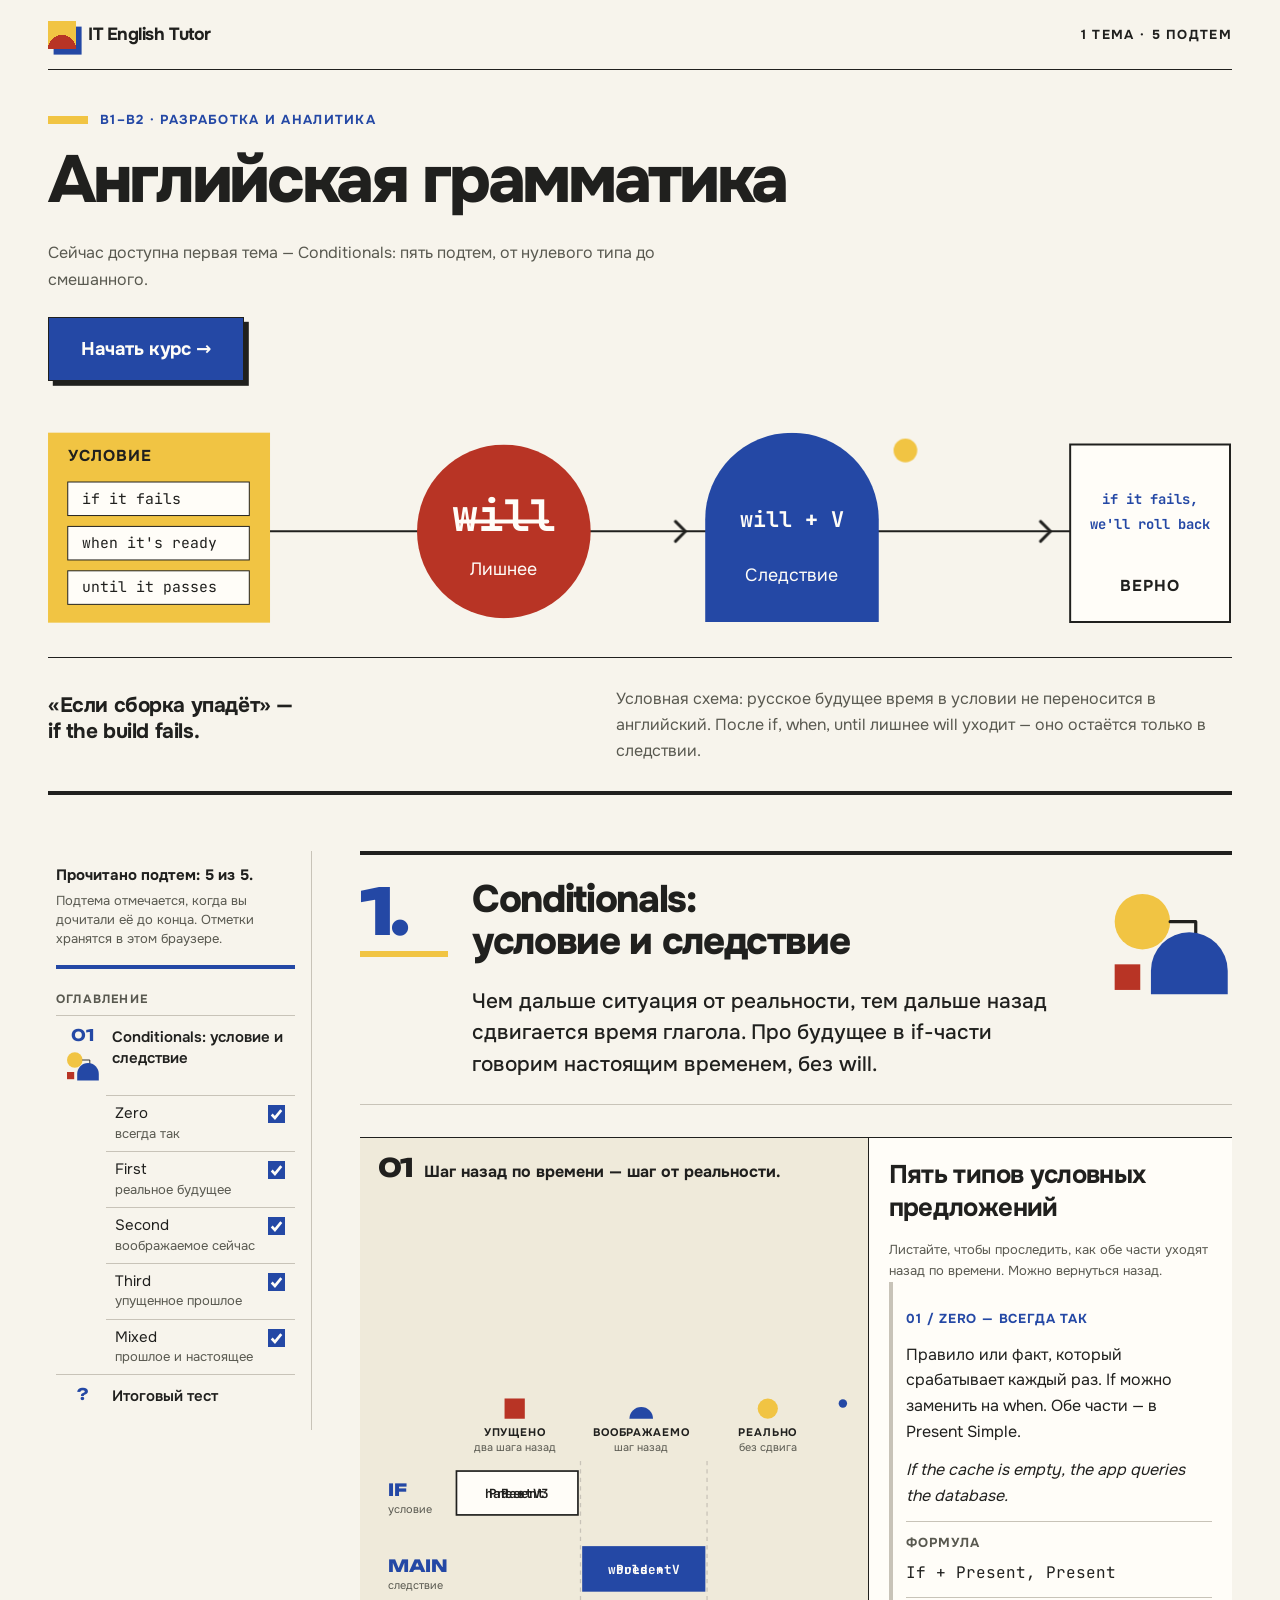
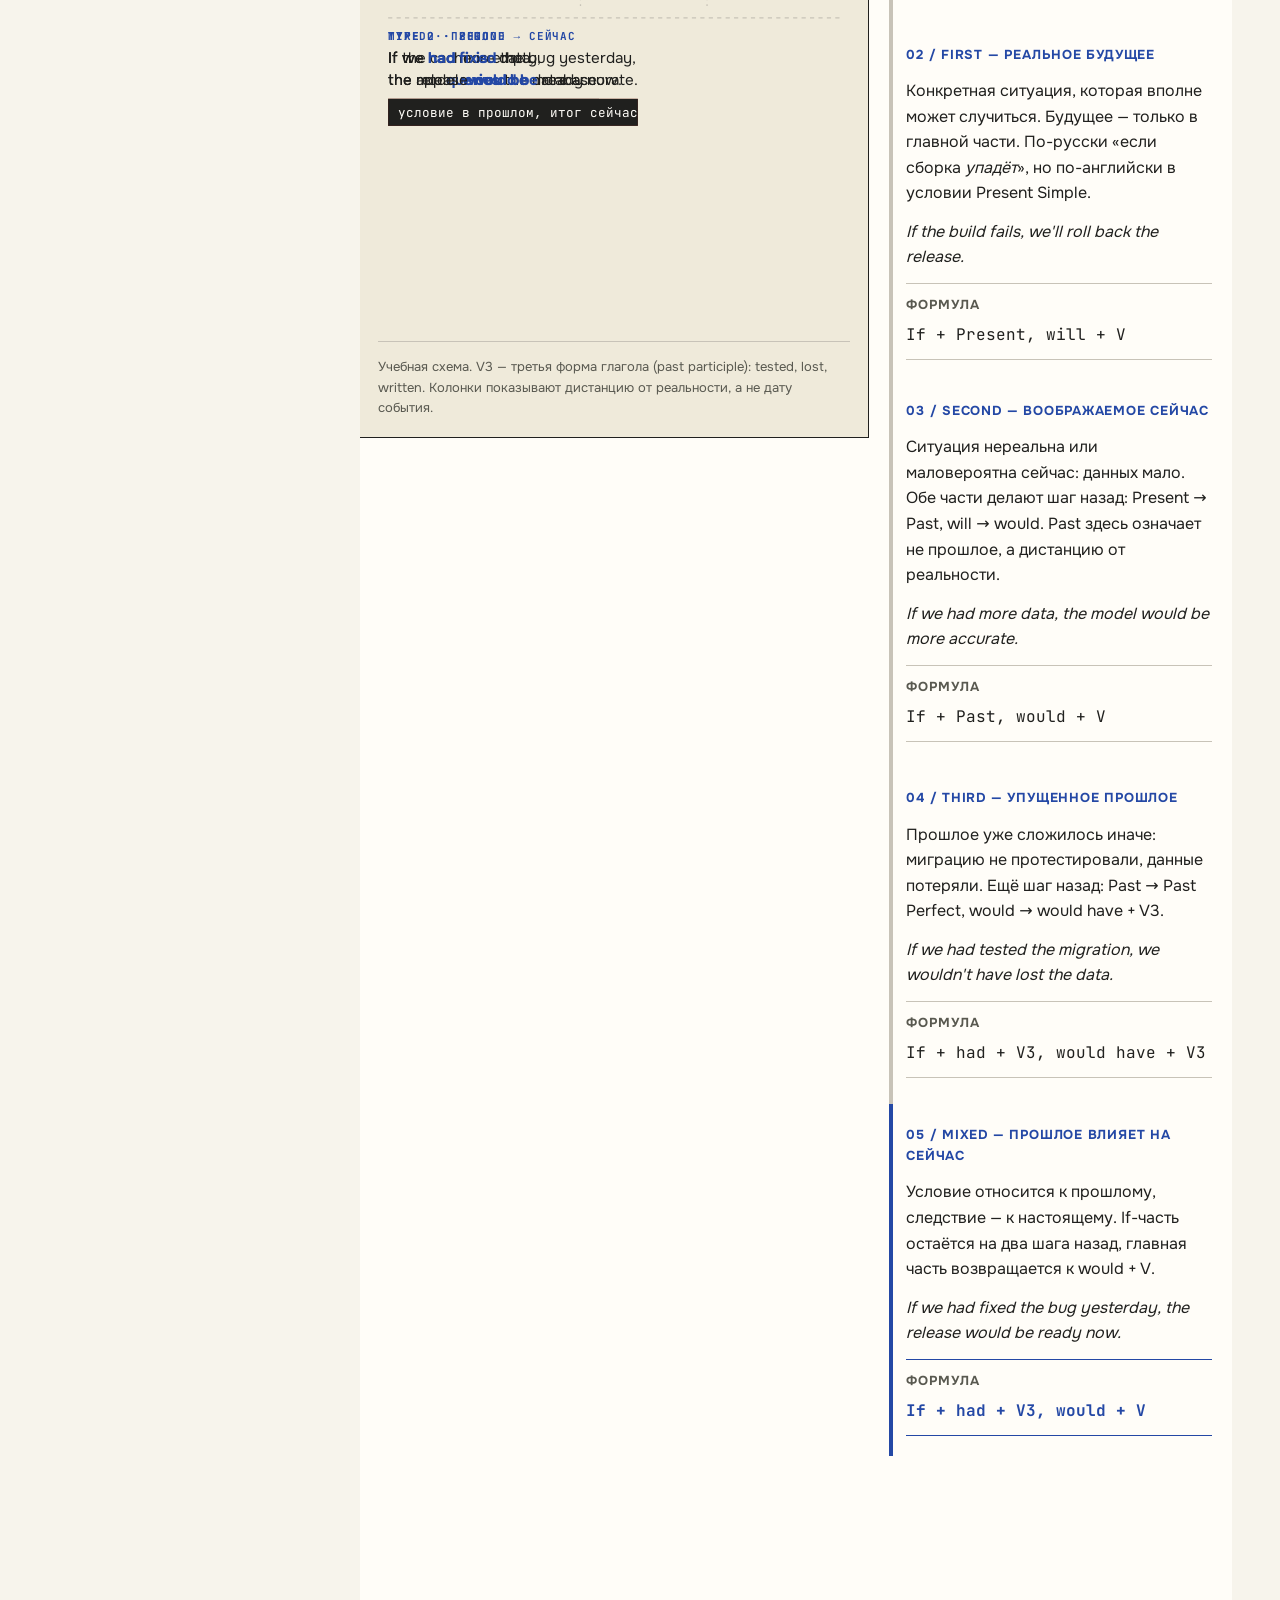
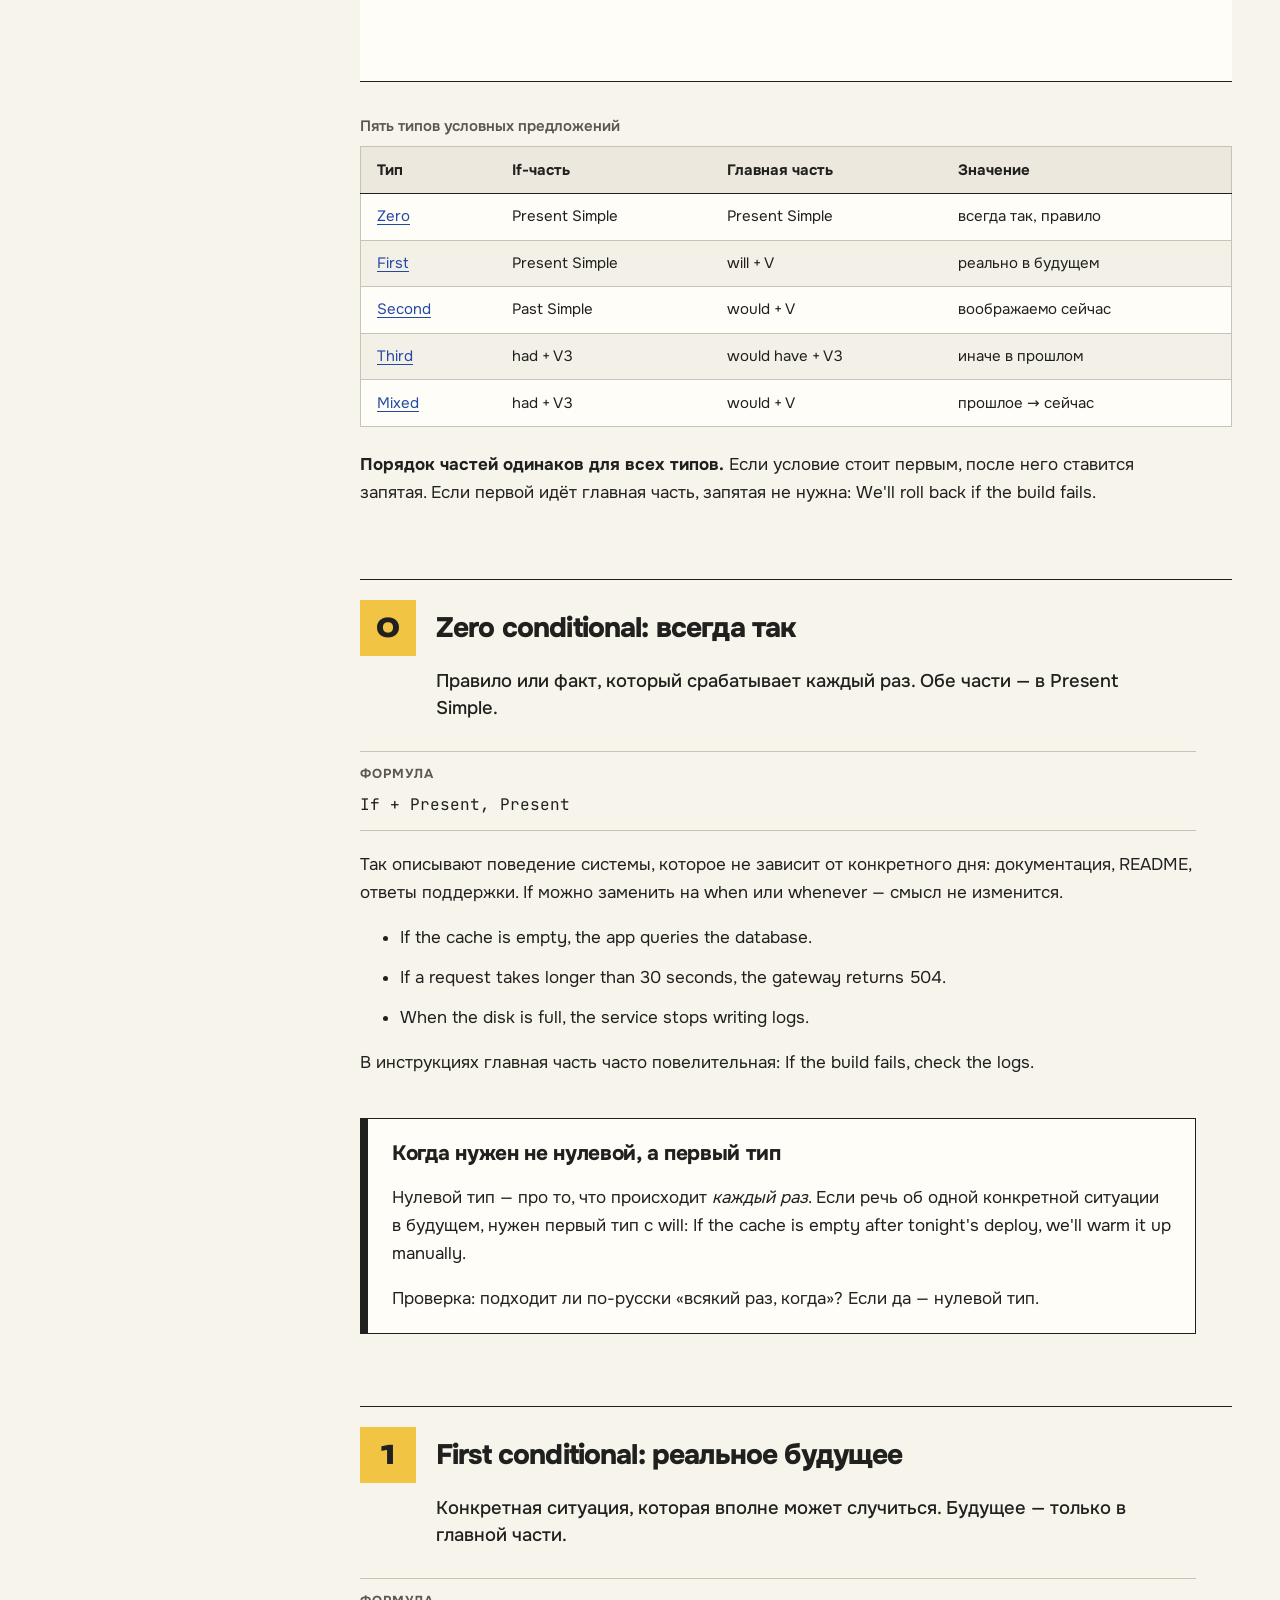
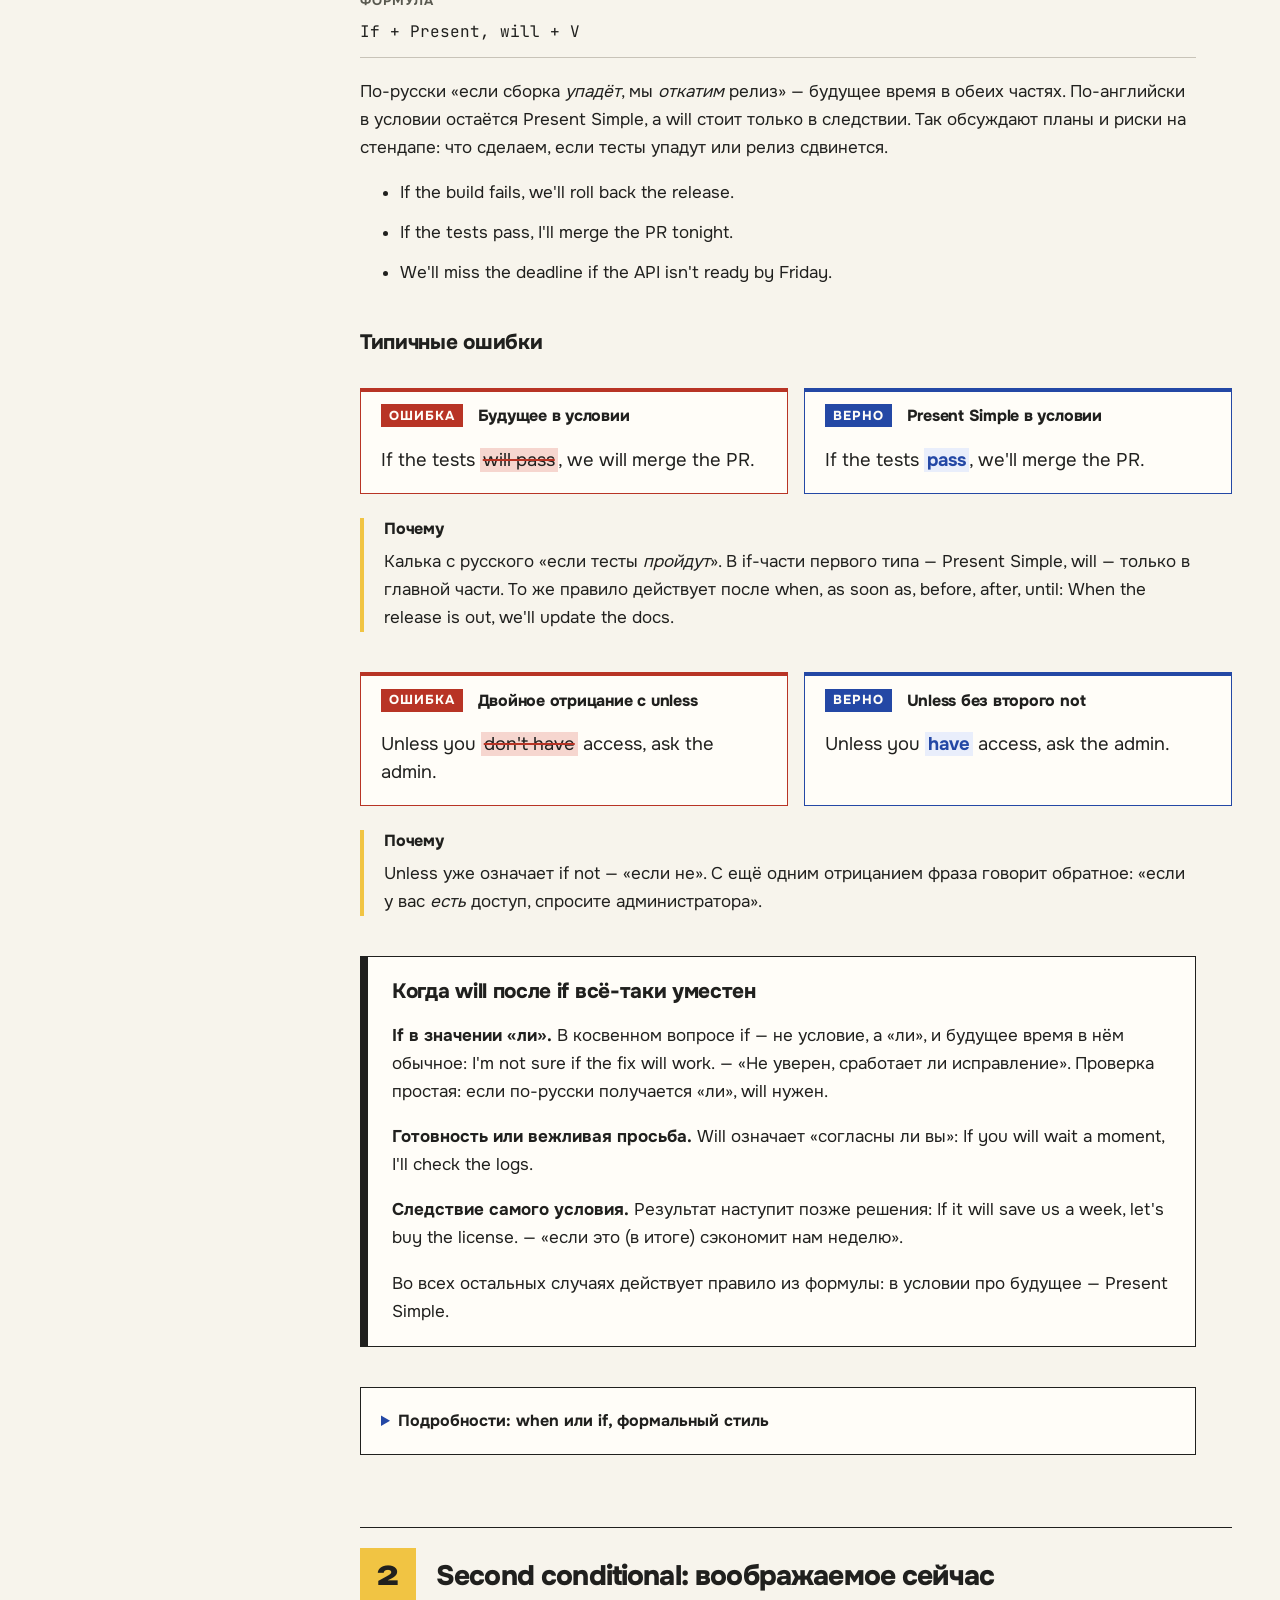
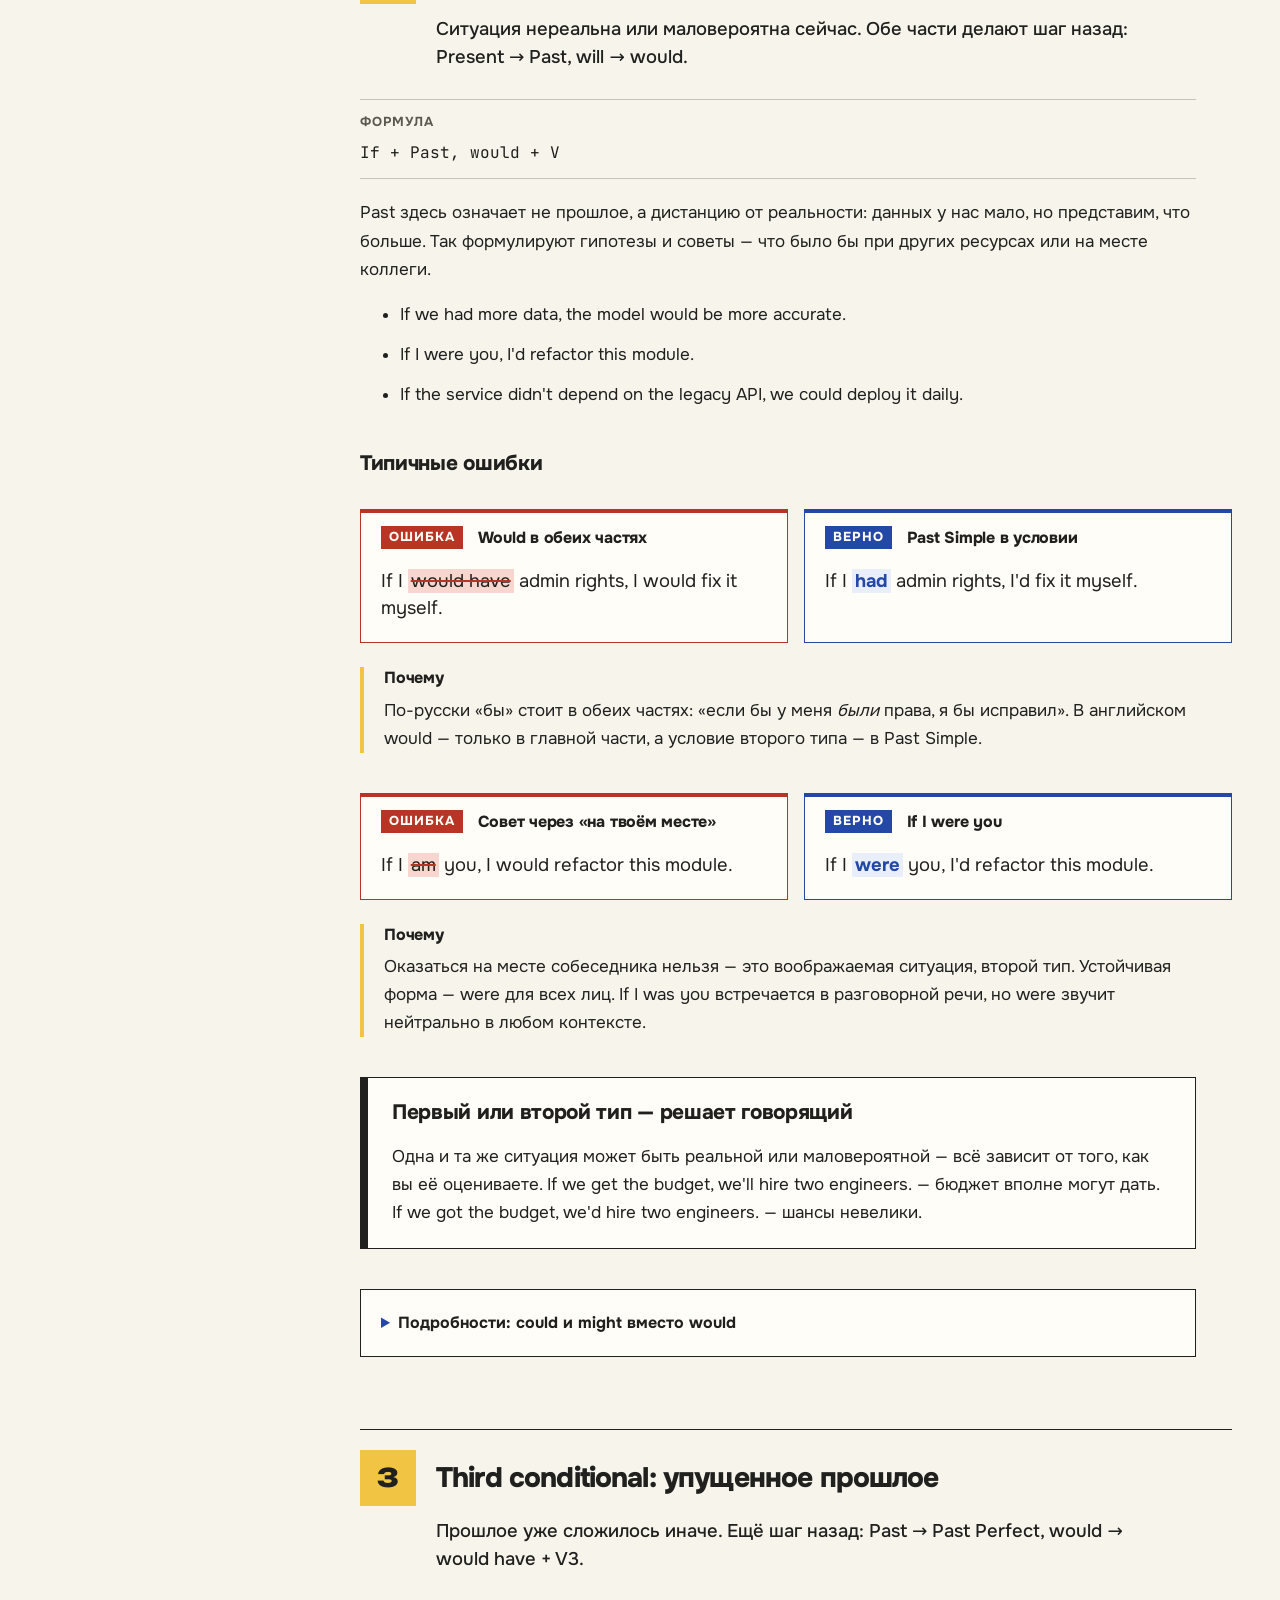
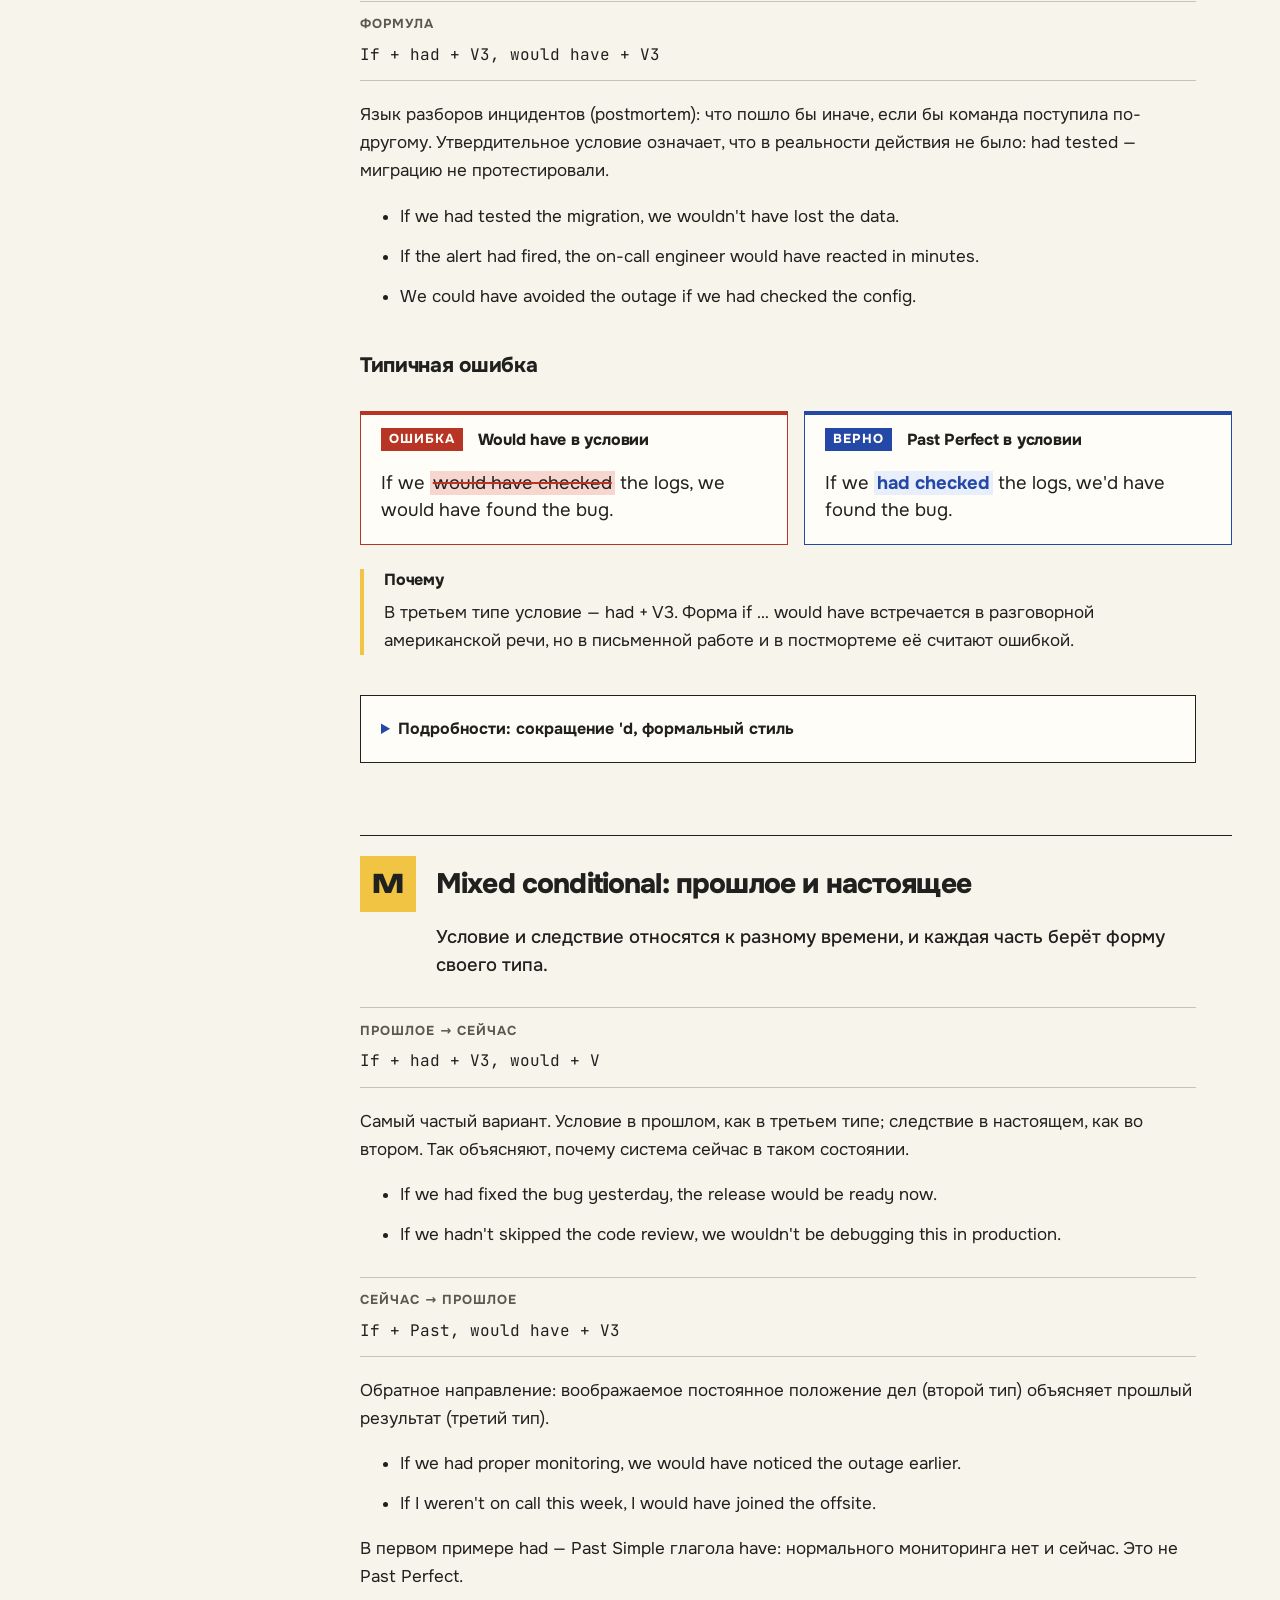
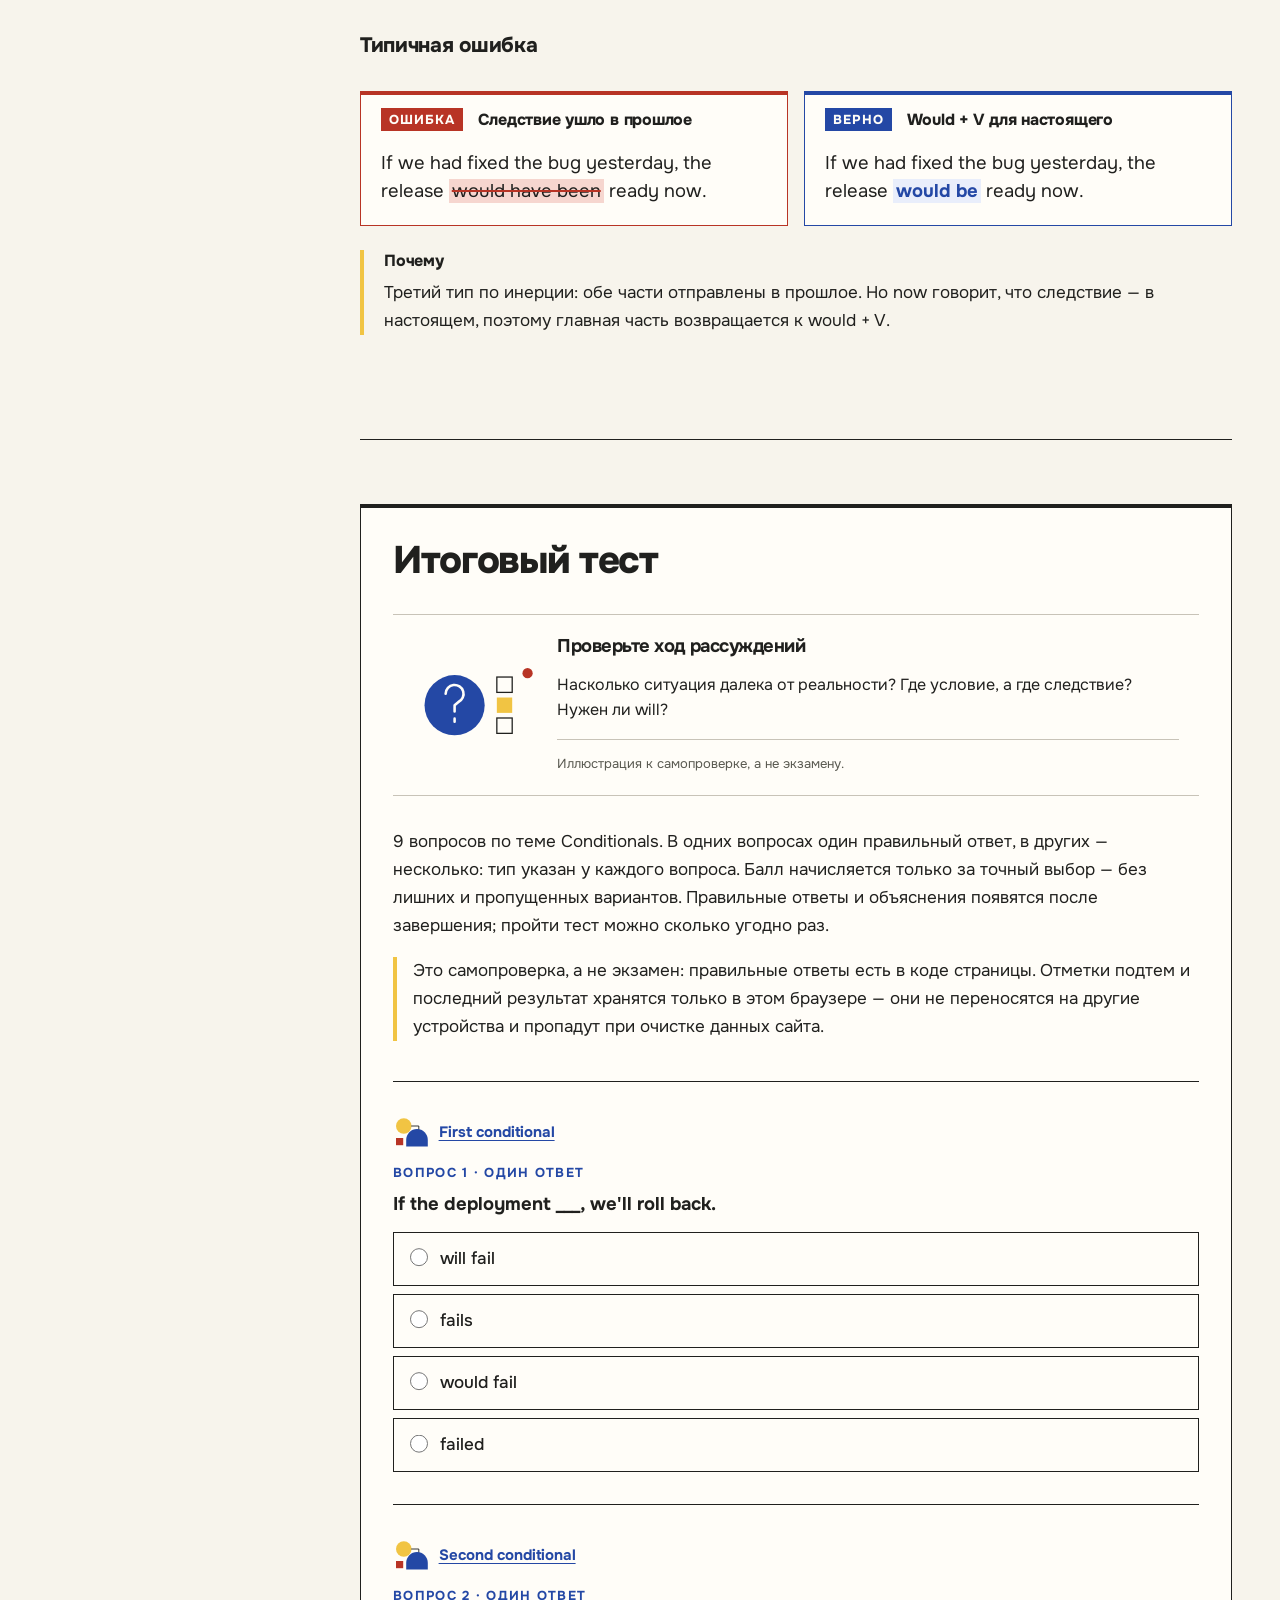
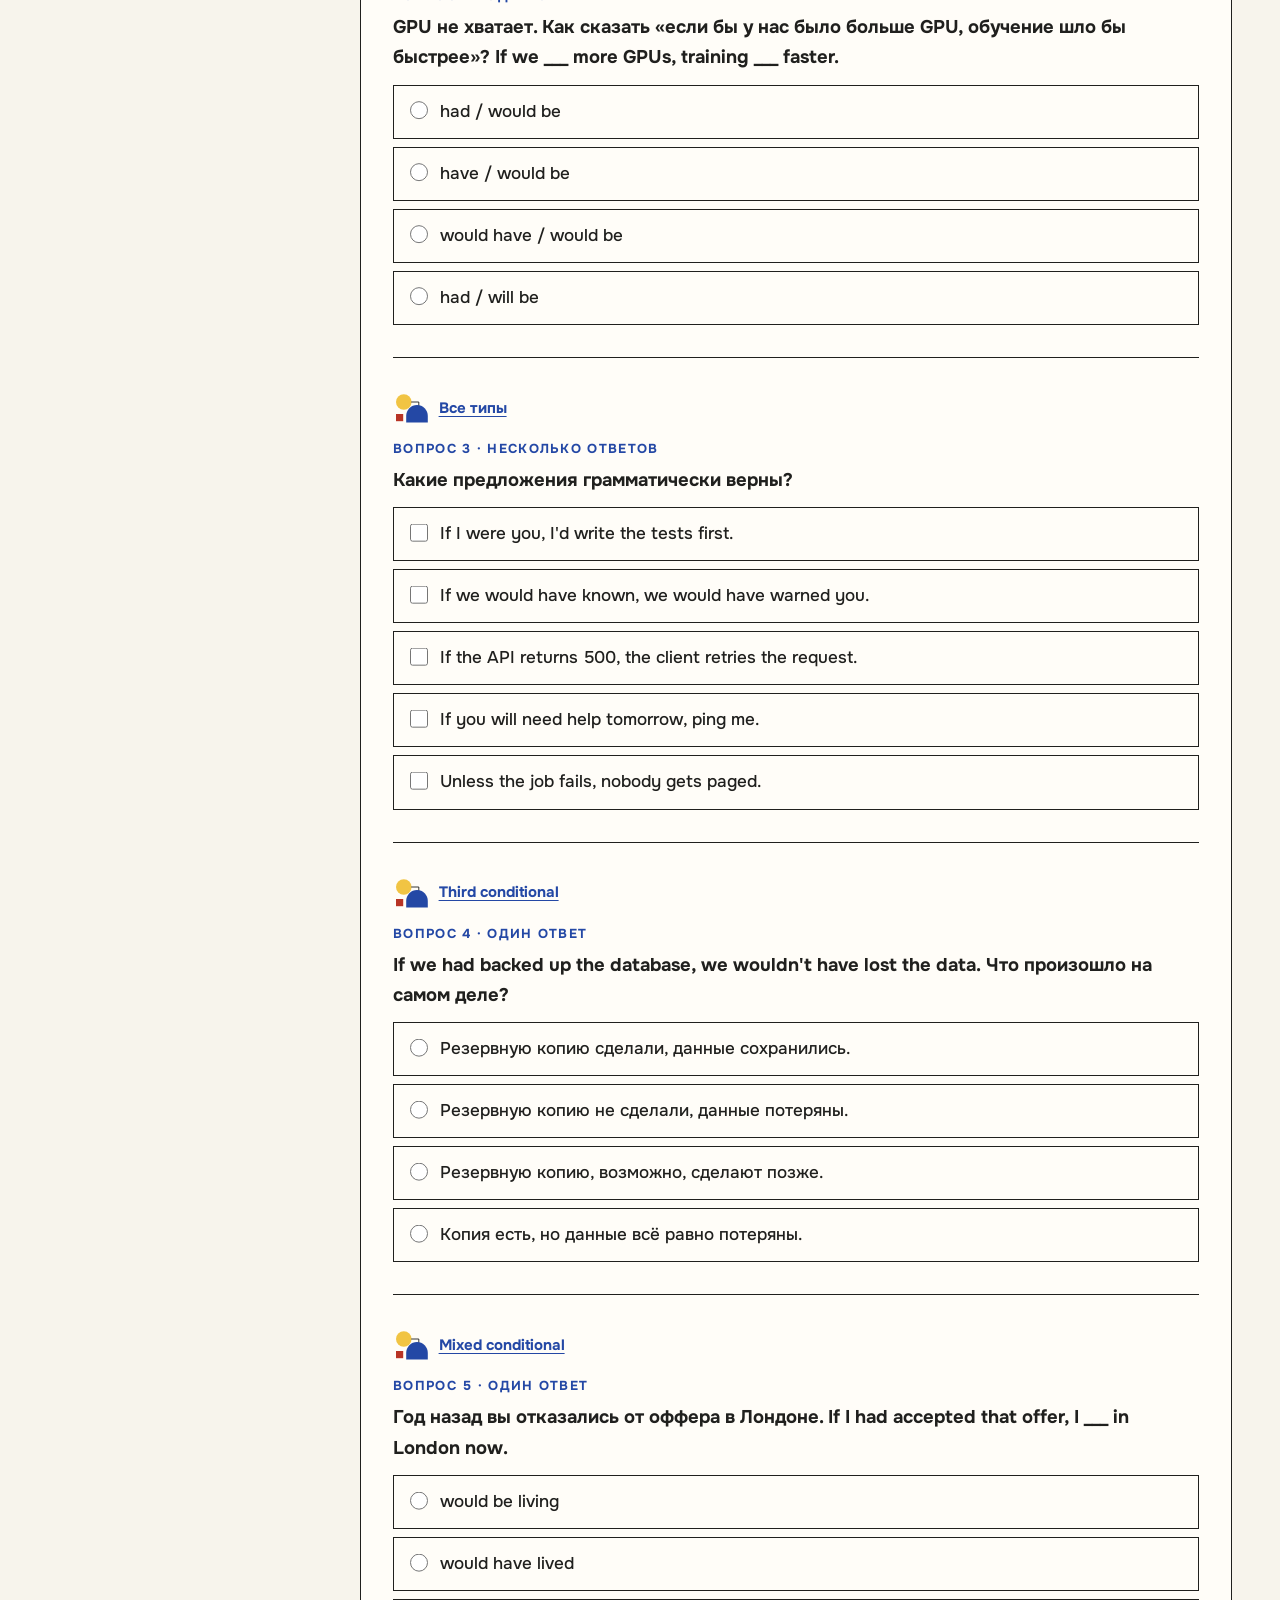
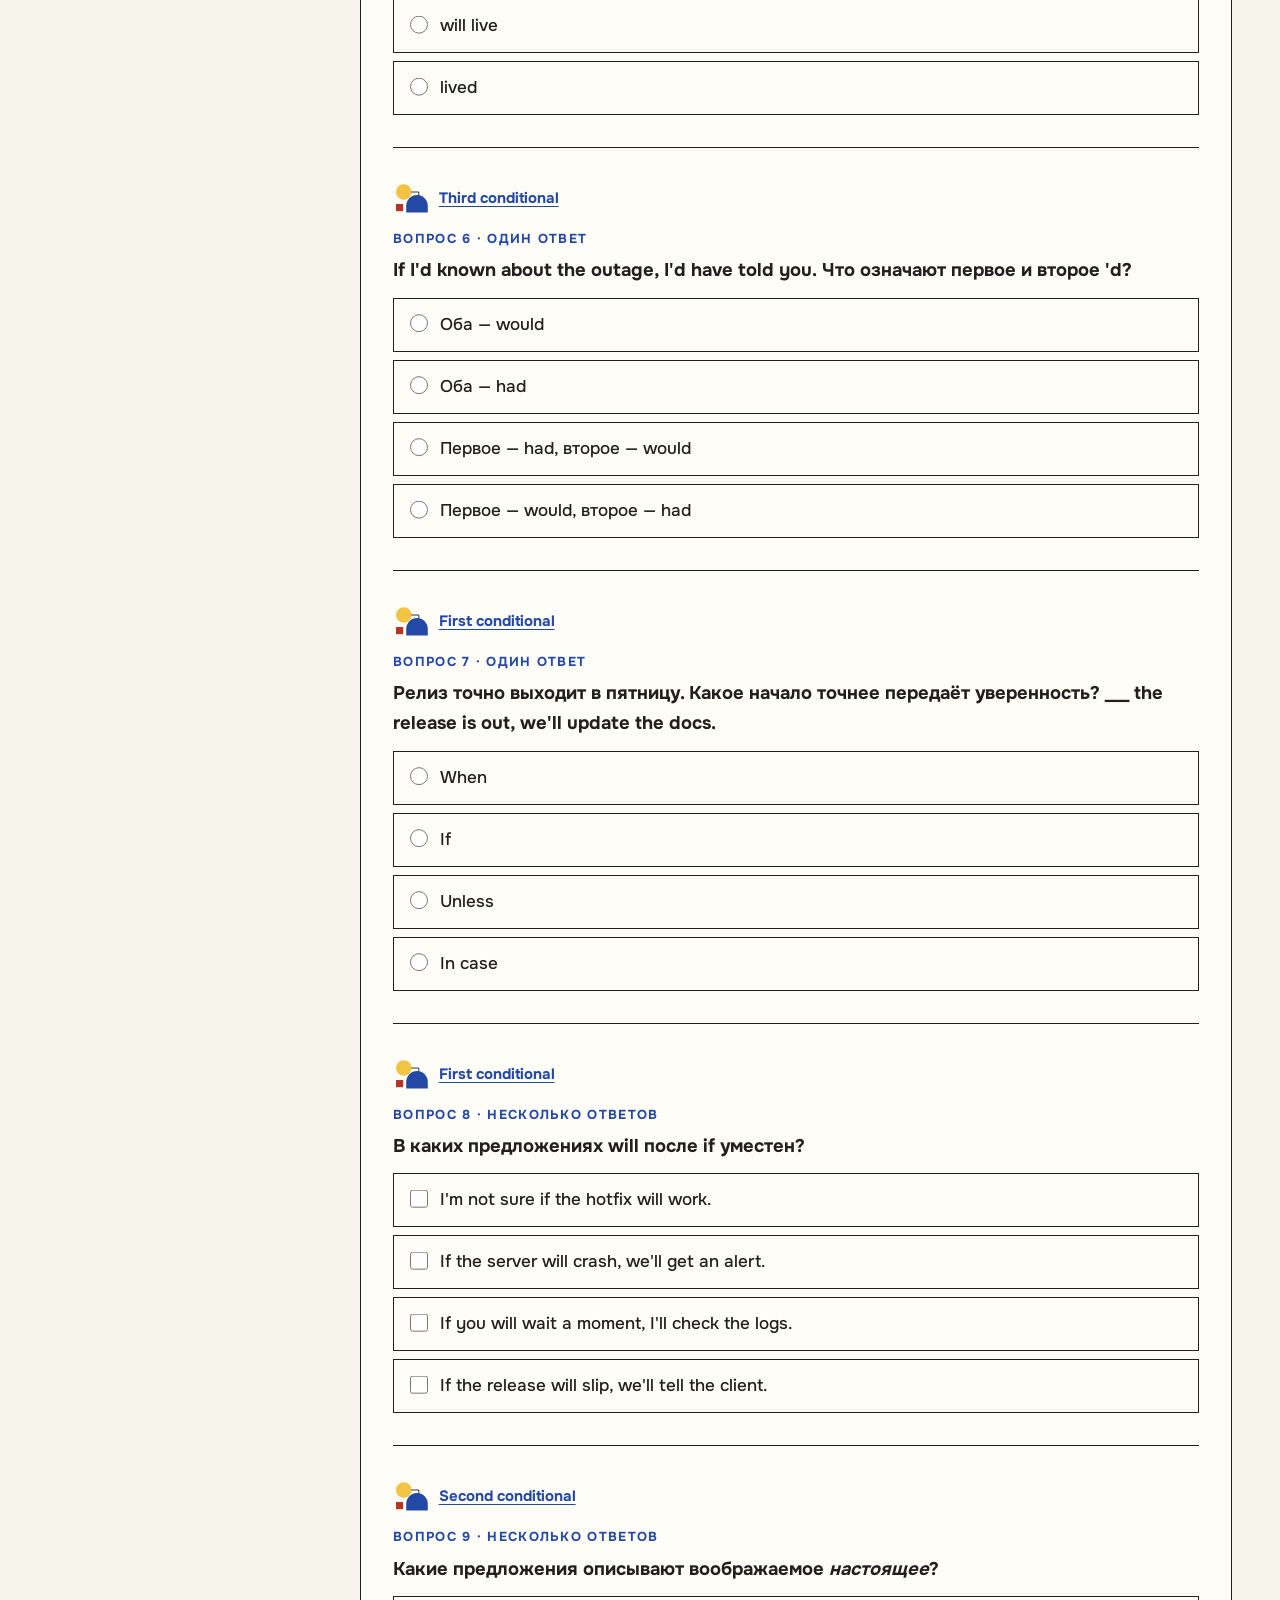
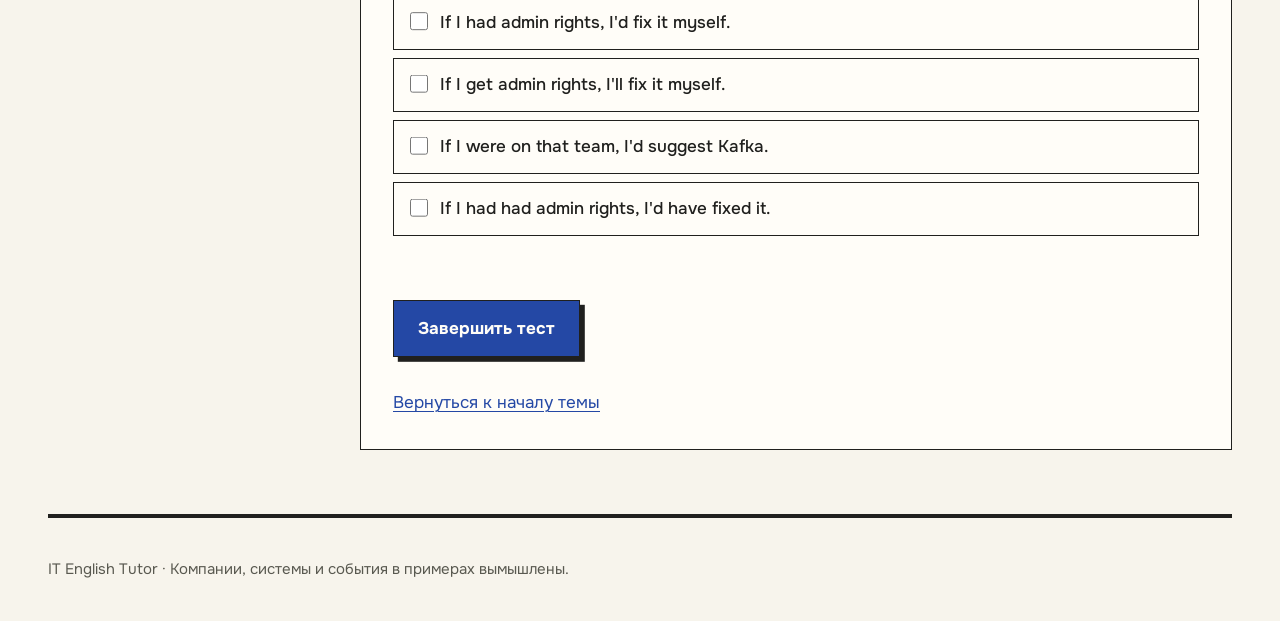
==== site/course.html @ c42755fa "IT English Tutor: заглавная страница и тема Conditionals Co-Authored-By: Claude Opus 5.5 <noreply@an" ====
<!doctype html>
<html lang="ru">
<head>
  <meta charset="utf-8">
  <meta name="viewport" content="width=device-width, initial-scale=1">
  <meta name="description" content="Английская грамматика на примерах из разработки и аналитики: схемы, типичные ошибки и самопроверка. Уровень B1–B2.">
  <title>IT English Tutor</title>
  <link rel="stylesheet" href="./styles.css">
  <link rel="preload" href="./fonts/onest-cyrillic.woff2" as="font" type="font/woff2" crossorigin>
  <link rel="preload" href="./fonts/onest-latin.woff2" as="font" type="font/woff2" crossorigin>
  <link rel="preload" href="./fonts/unbounded-latin.woff2" as="font" type="font/woff2" crossorigin>
  <script type="module" src="./course.js"></script>
</head>
<body>
  <svg width="0" height="0" style="position: absolute" aria-hidden="true" focusable="false">
    <symbol id="topic-symbol-1" viewBox="0 0 120 120">
      <circle class="art-yellow" cx="36" cy="40" r="26"/>
      <path class="art-line" d="M62 40h24v22"/>
      <path class="art-blue" d="M50 108V86a36 36 0 0 1 72 0v22Z" transform="translate(-6 0)"/>
      <rect class="art-red" x="10" y="80" width="24" height="24"/>
    </symbol>
  </svg>
  <a class="skip-link" href="#course">Перейти к содержанию</a>
  <header>
    <div class="brand-row">
      <p class="project-name"><a href="./" lang="en">IT English Tutor</a></p>
      <p class="course-label">1 тема · 5 подтем</p>
    </div>
    <div class="hero">
      <div class="hero-heading">
        <p class="eyebrow">B1–B2 · Разработка и аналитика</p>
        <h1>Английская грамматика</h1>
      </div>
      <div class="hero-intro">
        <div class="hero-aside">
          <p class="hero-audience">Сейчас доступна первая тема — <span lang="en">Conditionals</span>: пять подтем, от нулевого типа до смешанного.</p>
          <a class="next-link" href="#conditionals">Начать курс <span aria-hidden="true">→</span></a>
        </div>
      </div>
      <div class="hero-art course-art" data-motion="hero">
        <svg viewBox="0 0 1200 236" aria-hidden="true" focusable="false">
          <path class="hero-track" d="M172 124H1040"/>
          <g class="hero-entry">
            <rect class="art-yellow" x="0" y="24" width="224" height="192"/>
            <text class="hero-svg-label" x="20" y="53">УСЛОВИЕ</text>
            <g class="hero-row"><rect x="20" y="74" width="184" height="34"/><text x="34" y="96">if it fails</text></g>
            <g class="hero-row"><rect x="20" y="119" width="184" height="34"/><text x="34" y="141">when it's ready</text></g>
            <g class="hero-row"><rect x="20" y="164" width="184" height="34"/><text x="34" y="186">until it passes</text></g>
          </g>
          <g class="hero-redundant">
            <circle class="art-red" cx="462" cy="124" r="88"/>
            <text class="hero-svg-light hero-will" x="462" y="124" text-anchor="middle">will</text>
            <path class="art-white-line" d="M418 114h88"/>
            <text class="hero-svg-light" x="462" y="168" text-anchor="middle">Лишнее</text>
          </g>
          <g class="hero-entry" style="--entry-delay: 100ms">
            <path class="art-blue" d="M666 216V112a88 88 0 0 1 176 0v104Z"/>
            <text class="hero-code" x="754" y="120" text-anchor="middle">will + V</text>
            <text class="hero-svg-light" x="754" y="174" text-anchor="middle">Следствие</text>
          </g>
          <g class="hero-entry" style="--entry-delay: 200ms">
            <path class="art-paper" d="M1036 36h162v180h-162Z"/>
            <text class="hero-code hero-code--card" x="1117" y="96" text-anchor="middle">if it fails,</text>
            <text class="hero-code hero-code--card" x="1117" y="122" text-anchor="middle">we'll roll back</text>
            <text class="hero-svg-label" x="1117" y="184" text-anchor="middle">ВЕРНО</text>
          </g>
          <path class="art-line" d="m636 114 10 10-10 10m370-20 10 10-10 10"/>
          <circle class="art-yellow" cx="869" cy="42" r="12"/>
        </svg>
        <div class="hero-art-caption"><strong>«Если сборка упадёт» —<br><span lang="en">if the build fails.</span></strong><p>Условная схема: русское будущее время в условии не переносится в английский. После <span lang="en">if, when, until</span> лишнее <span lang="en">will</span> уходит — оно остаётся только в следствии.</p></div>
      </div>
    </div>
  </header>
  <div class="course-layout">
    <aside class="course-sidebar" aria-label="Настройки и оглавление">
      <noscript><p>Без JavaScript доступны все тексты и схемы. Отметки прочитанного и тест недоступны.</p></noscript>
      <div id="reading-progress" hidden>
        <p id="progress-status" role="status">Прочитано подтем: 0 из 5.</p>
        <p id="storage-note">Подтема отмечается, когда вы дочитали её до конца. Отметки хранятся в этом браузере.</p>
      </div>
      <nav aria-label="Оглавление курса">
        <h2>Оглавление</h2>
        <ol class="toc">
<li><a class="toc-lesson" href="#conditionals"><span class="toc-marker"><span class="toc-number">01</span><svg viewBox="0 0 120 120" aria-hidden="true" focusable="false"><use href="#topic-symbol-1"/></svg></span><span class="toc-title"><span lang="en">Conditionals</span>: условие и следствие</span></a>
<ol class="toc-sub">
<li><a href="#cond-zero"><span class="toc-sub-text"><span lang="en">Zero</span> <span class="toc-note">всегда так</span></span><span class="toc-check" data-read="cond-zero" hidden><span class="visually-hidden"> — прочитано</span></span></a></li>
<li><a href="#cond-first"><span class="toc-sub-text"><span lang="en">First</span> <span class="toc-note">реальное будущее</span></span><span class="toc-check" data-read="cond-first" hidden><span class="visually-hidden"> — прочитано</span></span></a></li>
<li><a href="#cond-second"><span class="toc-sub-text"><span lang="en">Second</span> <span class="toc-note">воображаемое сейчас</span></span><span class="toc-check" data-read="cond-second" hidden><span class="visually-hidden"> — прочитано</span></span></a></li>
<li><a href="#cond-third"><span class="toc-sub-text"><span lang="en">Third</span> <span class="toc-note">упущенное прошлое</span></span><span class="toc-check" data-read="cond-third" hidden><span class="visually-hidden"> — прочитано</span></span></a></li>
<li><a href="#cond-mixed"><span class="toc-sub-text"><span lang="en">Mixed</span> <span class="toc-note">прошлое и настоящее</span></span><span class="toc-check" data-read="cond-mixed" hidden><span class="visually-hidden"> — прочитано</span></span></a></li>
</ol></li>
<li><a class="toc-lesson" href="#quiz"><span class="toc-marker"><span class="toc-number">?</span></span><span class="toc-title">Итоговый тест</span></a></li>
        </ol>
      </nav>
    </aside>
    <main id="course" tabindex="-1">
<section id="conditionals" class="topic" tabindex="-1" aria-labelledby="conditionals-title">
<div class="lesson-heading">
  <h2 id="conditionals-title"><span class="lesson-number">1.</span> <span class="lesson-title"><span lang="en">Conditionals</span>: условие и следствие</span></h2>
  <svg viewBox="0 0 120 120" aria-hidden="true" focusable="false"><use href="#topic-symbol-1"/></svg>
  <p class="lesson-thesis">Чем дальше ситуация от реальности, тем дальше назад сдвигается время глагола. Про будущее в <span lang="en">if</span>-части говорим настоящим временем, без <span lang="en">will</span>.</p>
</div>
<figure class="course-art scroll-scene continuous-scene cond-scene" data-stage="4">
  <div class="art-panel">
    <p class="art-index"><span>01</span> Шаг назад по времени — шаг от реальности.</p>
    <svg viewBox="0 0 560 406" aria-hidden="true" focusable="false" lang="en">
      <rect class="art-red" x="150" y="10" width="24" height="24"/>
      <path class="art-blue" d="M298 34a14 14 0 0 1 28 0Z"/>
      <circle class="art-yellow" cx="462" cy="22" r="12"/>
      <text class="cond-head" x="162" y="54">УПУЩЕНО</text>
      <text class="cond-head" x="312" y="54">ВООБРАЖАЕМО</text>
      <text class="cond-head" x="462" y="54">РЕАЛЬНО</text>
      <text class="cond-row-note" x="162" y="72" text-anchor="middle">два шага назад</text>
      <text class="cond-row-note" x="312" y="72" text-anchor="middle">шаг назад</text>
      <text class="cond-row-note" x="462" y="72" text-anchor="middle">без сдвига</text>
      <path class="cond-divider" d="M240 84V256M390 84V256"/>
      <text class="cond-row" x="12" y="126">IF</text>
      <text class="cond-row-note" x="12" y="146">условие</text>
      <text class="cond-row" x="12" y="216">MAIN</text>
      <text class="cond-row-note" x="12" y="236">следствие</text>
      <g class="cond-chip cond-chip--if">
        <rect x="393" y="96" width="144" height="52"/>
        <text x="465" y="128" data-at="0 1">Present</text>
        <text x="465" y="128" data-at="2">Past</text>
        <text x="465" y="128" data-at="3 4">had + V3</text>
      </g>
      <g class="cond-chip cond-chip--main">
        <rect x="393" y="186" width="144" height="52"/>
        <text x="465" y="218" data-at="0">Present</text>
        <text x="465" y="218" data-at="1">will + V</text>
        <text x="465" y="218" data-at="2 4">would + V</text>
        <text x="465" y="218" data-at="3">would have + V3</text>
      </g>
      <path class="cond-divider" d="M12 270H548"/>
      <g data-at="0">
        <text class="cond-type" x="12" y="296">TYPE 0 · ZERO</text>
        <text class="cond-sentence" x="12" y="324">If the cache <tspan class="cond-key">is</tspan> empty,</text>
        <text class="cond-sentence" x="12" y="350">the app <tspan class="cond-key">queries</tspan> the database.</text>
        <g class="cond-badge cond-badge--note"><rect x="12" y="366" width="250" height="32"/><text x="24" y="388">if = when: так каждый раз</text></g>
      </g>
      <g data-at="1">
        <text class="cond-type" x="12" y="296">TYPE 1 · FIRST</text>
        <text class="cond-sentence" x="12" y="324">If the build <tspan class="cond-key">fails</tspan>,</text>
        <text class="cond-sentence" x="12" y="350">we <tspan class="cond-key">will roll back</tspan> the release.</text>
        <g class="cond-badge"><rect x="12" y="366" width="260" height="32"/><text x="24" y="388">НЕ: If the build will fail</text></g>
      </g>
      <g data-at="2">
        <text class="cond-type" x="12" y="296">TYPE 2 · SECOND</text>
        <text class="cond-sentence" x="12" y="324">If we <tspan class="cond-key">had</tspan> more data,</text>
        <text class="cond-sentence" x="12" y="350">the model <tspan class="cond-key">would be</tspan> more accurate.</text>
        <g class="cond-badge"><rect x="12" y="366" width="296" height="32"/><text x="24" y="388">НЕ: If we would have more data</text></g>
      </g>
      <g data-at="3">
        <text class="cond-type" x="12" y="296">TYPE 3 · THIRD</text>
        <text class="cond-sentence" x="12" y="324">If we <tspan class="cond-key">had tested</tspan> the migration,</text>
        <text class="cond-sentence" x="12" y="350">we <tspan class="cond-key">wouldn't have lost</tspan> the data.</text>
        <g class="cond-badge"><rect x="12" y="366" width="270" height="32"/><text x="24" y="388">НЕ: If we would have tested</text></g>
      </g>
      <g data-at="4">
        <text class="cond-type" x="12" y="296">MIXED · ПРОШЛОЕ → СЕЙЧАС</text>
        <text class="cond-sentence" x="12" y="324">If we <tspan class="cond-key">had fixed</tspan> the bug yesterday,</text>
        <text class="cond-sentence" x="12" y="350">the release <tspan class="cond-key">would be</tspan> ready now.</text>
        <g class="cond-badge cond-badge--note"><rect x="12" y="366" width="296" height="32"/><text x="24" y="388">условие в прошлом, итог сейчас</text></g>
      </g>
      <circle class="art-blue" cx="551" cy="16" r="5"/>
    </svg>
    <p class="art-note">Учебная схема. V3 — третья форма глагола (<span lang="en">past participle</span>): <span lang="en">tested, lost, written</span>. Колонки показывают дистанцию от реальности, а не дату события.</p>
  </div>
  <figcaption><strong class="art-title">Пять типов условных предложений</strong>
    <p class="scene-hint">Листайте, чтобы проследить, как обе части уходят назад по времени. Можно вернуться назад.</p>
    <ol class="scene-steps">
      <li class="scene-step"><span class="scene-step-label">01 / <span lang="en">Zero</span> — всегда так</span><p>Правило или факт, который срабатывает каждый раз. <span lang="en">If</span> можно заменить на <span lang="en">when</span>. Обе части — в <span lang="en">Present Simple</span>.</p><p class="step-example" lang="en">If the cache is empty, the app queries the database.</p><p class="step-formula"><span>Формула</span><code>If + Present, Present</code></p></li>
      <li class="scene-step"><span class="scene-step-label">02 / <span lang="en">First</span> — реальное будущее</span><p>Конкретная ситуация, которая вполне может случиться. Будущее — только в главной части. По-русски «если сборка <em>упадёт</em>», но по-английски в условии <span lang="en">Present Simple</span>.</p><p class="step-example" lang="en">If the build fails, we'll roll back the release.</p><p class="step-formula"><span>Формула</span><code>If + Present, will + V</code></p></li>
      <li class="scene-step"><span class="scene-step-label">03 / <span lang="en">Second</span> — воображаемое сейчас</span><p>Ситуация нереальна или маловероятна сейчас: данных мало. Обе части делают шаг назад: <span lang="en">Present → Past, will → would</span>. <span lang="en">Past</span> здесь означает не прошлое, а дистанцию от реальности.</p><p class="step-example" lang="en">If we had more data, the model would be more accurate.</p><p class="step-formula"><span>Формула</span><code>If + Past, would + V</code></p></li>
      <li class="scene-step"><span class="scene-step-label">04 / <span lang="en">Third</span> — упущенное прошлое</span><p>Прошлое уже сложилось иначе: миграцию не протестировали, данные потеряли. Ещё шаг назад: <span lang="en">Past → Past Perfect, would → would have + V3</span>.</p><p class="step-example" lang="en">If we had tested the migration, we wouldn't have lost the data.</p><p class="step-formula"><span>Формула</span><code>If + had + V3, would have + V3</code></p></li>
      <li class="scene-step"><span class="scene-step-label">05 / <span lang="en">Mixed</span> — прошлое влияет на сейчас</span><p>Условие относится к прошлому, следствие — к настоящему. <span lang="en">If</span>-часть остаётся на два шага назад, главная часть возвращается к <span lang="en">would + V</span>.</p><p class="step-example" lang="en">If we had fixed the bug yesterday, the release would be ready now.</p><p class="step-formula"><span>Формула</span><code>If + had + V3, would + V</code></p></li>
    </ol>
  </figcaption>
</figure>
<div class="table-scroll" tabindex="0" role="group" aria-labelledby="conditionals-table-caption"><table>
<caption id="conditionals-table-caption">Пять типов условных предложений</caption>
<thead><tr><th scope="col">Тип</th><th scope="col"><span lang="en">If</span>-часть</th><th scope="col">Главная часть</th><th scope="col">Значение</th></tr></thead><tbody>
<tr><td lang="en"><a href="#cond-zero">Zero</a></td><td lang="en">Present Simple</td><td lang="en">Present Simple</td><td>всегда так, правило</td></tr>
<tr><td lang="en"><a href="#cond-first">First</a></td><td lang="en">Present Simple</td><td lang="en">will + V</td><td>реально в будущем</td></tr>
<tr><td lang="en"><a href="#cond-second">Second</a></td><td lang="en">Past Simple</td><td lang="en">would + V</td><td>воображаемо сейчас</td></tr>
<tr><td lang="en"><a href="#cond-third">Third</a></td><td lang="en">had + V3</td><td lang="en">would have + V3</td><td>иначе в прошлом</td></tr>
<tr><td lang="en"><a href="#cond-mixed">Mixed</a></td><td lang="en">had + V3</td><td lang="en">would + V</td><td>прошлое → сейчас</td></tr>
</tbody></table></div>
<p><strong>Порядок частей одинаков для всех типов.</strong> Если условие стоит первым, после него ставится запятая. Если первой идёт главная часть, запятая не нужна: <span lang="en">We'll roll back if the build fails.</span></p>

<section id="cond-zero" class="subtopic" tabindex="-1" aria-labelledby="cond-zero-title">
<div class="subtopic-heading">
  <span class="subtopic-number" aria-hidden="true">0</span>
  <h3 id="cond-zero-title"><span lang="en">Zero conditional</span>: всегда так</h3>
  <p>Правило или факт, который срабатывает каждый раз. Обе части — в <span lang="en">Present Simple</span>.</p>
</div>
<p class="step-formula"><span>Формула</span><code>If + Present, Present</code></p>
<p>Так описывают поведение системы, которое не зависит от конкретного дня: документация, README, ответы поддержки. <span lang="en">If</span> можно заменить на <span lang="en">when</span> или <span lang="en">whenever</span> — смысл не изменится.</p>
<ul lang="en">
<li>If the cache is empty, the app queries the database.</li>
<li>If a request takes longer than 30 seconds, the gateway returns 504.</li>
<li>When the disk is full, the service stops writing logs.</li>
</ul>
<p>В инструкциях главная часть часто повелительная: <span lang="en">If the build fails, check the logs.</span></p>

<div class="lesson-limit">
<h4>Когда нужен не нулевой, а первый тип</h4>
<p>Нулевой тип — про то, что происходит <em>каждый раз</em>. Если речь об одной конкретной ситуации в будущем, нужен первый тип с <span lang="en">will</span>: <span lang="en">If the cache is empty after tonight's deploy, we'll warm it up manually.</span></p>
<p>Проверка: подходит ли по-русски «всякий раз, когда»? Если да — нулевой тип.</p>
</div>
</section>

<section id="cond-first" class="subtopic" tabindex="-1" aria-labelledby="cond-first-title">
<div class="subtopic-heading">
  <span class="subtopic-number" aria-hidden="true">1</span>
  <h3 id="cond-first-title"><span lang="en">First conditional</span>: реальное будущее</h3>
  <p>Конкретная ситуация, которая вполне может случиться. Будущее — только в главной части.</p>
</div>
<p class="step-formula"><span>Формула</span><code>If + Present, will + V</code></p>
<p>По-русски «если сборка <em>упадёт</em>, мы <em>откатим</em> релиз» — будущее время в обеих частях. По-английски в условии остаётся <span lang="en">Present Simple</span>, а <span lang="en">will</span> стоит только в следствии. Так обсуждают планы и риски на стендапе: что сделаем, если тесты упадут или релиз сдвинется.</p>
<ul lang="en">
<li>If the build fails, we'll roll back the release.</li>
<li>If the tests pass, I'll merge the PR tonight.</li>
<li>We'll miss the deadline if the API isn't ready by Friday.</li>
</ul>

<h4>Типичные ошибки</h4>
<div class="compare">
<div class="compare-example compare-before">
<h4><span class="compare-label">Ошибка</span> Будущее в условии</h4>
<p class="sentence" lang="en">If the tests <mark>will pass</mark>, we will merge the PR.</p>
</div>
<div class="compare-work">
<h4>Почему</h4>
<p>Калька с русского «если тесты <em>пройдут</em>». В <span lang="en">if</span>-части первого типа — <span lang="en">Present Simple</span>, <span lang="en">will</span> — только в главной части. То же правило действует после <span lang="en">when, as soon as, before, after, until</span>: <span lang="en">When the release is out, we'll update the docs.</span></p>
</div>
<div class="compare-example compare-after">
<h4><span class="compare-label">Верно</span> <span lang="en">Present Simple</span> в условии</h4>
<p class="sentence" lang="en">If the tests <mark>pass</mark>, we'll merge the PR.</p>
</div>
</div>

<div class="compare">
<div class="compare-example compare-before">
<h4><span class="compare-label">Ошибка</span> Двойное отрицание с <span lang="en">unless</span></h4>
<p class="sentence" lang="en">Unless you <mark>don't have</mark> access, ask the admin.</p>
</div>
<div class="compare-work">
<h4>Почему</h4>
<p><span lang="en">Unless</span> уже означает <span lang="en">if not</span> — «если не». С ещё одним отрицанием фраза говорит обратное: «если у вас <em>есть</em> доступ, спросите администратора».</p>
</div>
<div class="compare-example compare-after">
<h4><span class="compare-label">Верно</span> <span lang="en">Unless</span> без второго <span lang="en">not</span></h4>
<p class="sentence" lang="en">Unless you <mark>have</mark> access, ask the admin.</p>
</div>
</div>

<div class="lesson-limit">
<h4>Когда <span lang="en">will</span> после <span lang="en">if</span> всё-таки уместен</h4>
<p><strong><span lang="en">If</span> в значении «ли».</strong> В косвенном вопросе <span lang="en">if</span> — не условие, а «ли», и будущее время в нём обычное: <span lang="en">I'm not sure if the fix will work.</span> — «Не уверен, сработает ли исправление». Проверка простая: если по-русски получается «ли», <span lang="en">will</span> нужен.</p>
<p><strong>Готовность или вежливая просьба.</strong> <span lang="en">Will</span> означает «согласны ли вы»: <span lang="en">If you will wait a moment, I'll check the logs.</span></p>
<p><strong>Следствие самого условия.</strong> Результат наступит позже решения: <span lang="en">If it will save us a week, let's buy the license.</span> — «если это (в итоге) сэкономит нам неделю».</p>
<p>Во всех остальных случаях действует правило из формулы: в условии про будущее — <span lang="en">Present Simple</span>.</p>
</div>

<details>
<summary>Подробности: <span lang="en">when</span> или <span lang="en">if</span>, формальный стиль<span class="visually-hidden"> — First conditional</span></summary>
<p><strong><span lang="en">When</span> или <span lang="en">if</span>.</strong> <span lang="en">When</span> — уверены, что событие произойдёт: <span lang="en">When the release is out…</span> <span lang="en">If</span> — может и не произойти: <span lang="en">If the release slips…</span></p>
<p><strong>Формальная инверсия.</strong> В официальных письмах и документации <span lang="en">if</span> иногда опускают и начинают с <span lang="en">should</span>: <span lang="en">Should you have any questions, contact support.</span></p>
</details>
</section>

<section id="cond-second" class="subtopic" tabindex="-1" aria-labelledby="cond-second-title">
<div class="subtopic-heading">
  <span class="subtopic-number" aria-hidden="true">2</span>
  <h3 id="cond-second-title"><span lang="en">Second conditional</span>: воображаемое сейчас</h3>
  <p>Ситуация нереальна или маловероятна сейчас. Обе части делают шаг назад: <span lang="en">Present → Past, will → would</span>.</p>
</div>
<p class="step-formula"><span>Формула</span><code>If + Past, would + V</code></p>
<p><span lang="en">Past</span> здесь означает не прошлое, а дистанцию от реальности: данных у нас мало, но представим, что больше. Так формулируют гипотезы и советы — что было бы при других ресурсах или на месте коллеги.</p>
<ul lang="en">
<li>If we had more data, the model would be more accurate.</li>
<li>If I were you, I'd refactor this module.</li>
<li>If the service didn't depend on the legacy API, we could deploy it daily.</li>
</ul>

<h4>Типичные ошибки</h4>
<div class="compare">
<div class="compare-example compare-before">
<h4><span class="compare-label">Ошибка</span> <span lang="en">Would</span> в обеих частях</h4>
<p class="sentence" lang="en">If I <mark>would have</mark> admin rights, I would fix it myself.</p>
</div>
<div class="compare-work">
<h4>Почему</h4>
<p>По-русски «бы» стоит в обеих частях: «если бы у меня <em>были</em> права, я бы исправил». В английском <span lang="en">would</span> — только в главной части, а условие второго типа — в <span lang="en">Past Simple</span>.</p>
</div>
<div class="compare-example compare-after">
<h4><span class="compare-label">Верно</span> <span lang="en">Past Simple</span> в условии</h4>
<p class="sentence" lang="en">If I <mark>had</mark> admin rights, I'd fix it myself.</p>
</div>
</div>

<div class="compare">
<div class="compare-example compare-before">
<h4><span class="compare-label">Ошибка</span> Совет через «на твоём месте»</h4>
<p class="sentence" lang="en">If I <mark>am</mark> you, I would refactor this module.</p>
</div>
<div class="compare-work">
<h4>Почему</h4>
<p>Оказаться на месте собеседника нельзя — это воображаемая ситуация, второй тип. Устойчивая форма — <span lang="en">were</span> для всех лиц. <span lang="en">If I was you</span> встречается в разговорной речи, но <span lang="en">were</span> звучит нейтрально в любом контексте.</p>
</div>
<div class="compare-example compare-after">
<h4><span class="compare-label">Верно</span> <span lang="en">If I were you</span></h4>
<p class="sentence" lang="en">If I <mark>were</mark> you, I'd refactor this module.</p>
</div>
</div>

<div class="lesson-limit">
<h4>Первый или второй тип — решает говорящий</h4>
<p>Одна и та же ситуация может быть реальной или маловероятной — всё зависит от того, как вы её оцениваете. <span lang="en">If we get the budget, we'll hire two engineers.</span> — бюджет вполне могут дать. <span lang="en">If we got the budget, we'd hire two engineers.</span> — шансы невелики.</p>
</div>

<details>
<summary>Подробности: <span lang="en">could</span> и <span lang="en">might</span> вместо <span lang="en">would</span><span class="visually-hidden"> — Second conditional</span></summary>
<p><span lang="en">If we had more time, we could add integration tests</span> — «смогли бы». <span lang="en">If we had more time, we might add them</span> — «возможно, добавили бы».</p>
</details>
</section>

<section id="cond-third" class="subtopic" tabindex="-1" aria-labelledby="cond-third-title">
<div class="subtopic-heading">
  <span class="subtopic-number" aria-hidden="true">3</span>
  <h3 id="cond-third-title"><span lang="en">Third conditional</span>: упущенное прошлое</h3>
  <p>Прошлое уже сложилось иначе. Ещё шаг назад: <span lang="en">Past → Past Perfect, would → would have + V3</span>.</p>
</div>
<p class="step-formula"><span>Формула</span><code>If + had + V3, would have + V3</code></p>
<p>Язык разборов инцидентов (<span lang="en">postmortem</span>): что пошло бы иначе, если бы команда поступила по-другому. Утвердительное условие означает, что в реальности действия не было: <span lang="en">had tested</span> — миграцию не протестировали.</p>
<ul lang="en">
<li>If we had tested the migration, we wouldn't have lost the data.</li>
<li>If the alert had fired, the on-call engineer would have reacted in minutes.</li>
<li>We could have avoided the outage if we had checked the config.</li>
</ul>

<h4>Типичная ошибка</h4>
<div class="compare">
<div class="compare-example compare-before">
<h4><span class="compare-label">Ошибка</span> <span lang="en">Would have</span> в условии</h4>
<p class="sentence" lang="en">If we <mark>would have checked</mark> the logs, we would have found the bug.</p>
</div>
<div class="compare-work">
<h4>Почему</h4>
<p>В третьем типе условие — <span lang="en">had + V3</span>. Форма <span lang="en">if … would have</span> встречается в разговорной американской речи, но в письменной работе и в постмортеме её считают ошибкой.</p>
</div>
<div class="compare-example compare-after">
<h4><span class="compare-label">Верно</span> <span lang="en">Past Perfect</span> в условии</h4>
<p class="sentence" lang="en">If we <mark>had checked</mark> the logs, we'd have found the bug.</p>
</div>
</div>

<details>
<summary>Подробности: сокращение <span lang="en">'d</span>, формальный стиль<span class="visually-hidden"> — Third conditional</span></summary>
<p><strong>Сокращение <span lang="en">'d</span>.</strong> <span lang="en">I'd</span> — это <span lang="en">I would</span> или <span lang="en">I had</span>. В <span lang="en">If I'd known about the outage, I'd have told you</span> первое <span lang="en">'d</span> — <span lang="en">had</span> (сразу после <span lang="en">if</span>), второе — <span lang="en">would</span> (перед <span lang="en">have</span> + V3).</p>
<p><strong>Формальная инверсия.</strong> В официальных письмах <span lang="en">if</span> опускают и начинают с <span lang="en">had</span>: <span lang="en">Had we known about the issue, we would have notified customers.</span></p>
</details>
</section>

<section id="cond-mixed" class="subtopic" tabindex="-1" aria-labelledby="cond-mixed-title">
<div class="subtopic-heading">
  <span class="subtopic-number" aria-hidden="true">M</span>
  <h3 id="cond-mixed-title"><span lang="en">Mixed conditional</span>: прошлое и настоящее</h3>
  <p>Условие и следствие относятся к разному времени, и каждая часть берёт форму своего типа.</p>
</div>
<p class="step-formula"><span>Прошлое → сейчас</span><code>If + had + V3, would + V</code></p>
<p>Самый частый вариант. Условие в прошлом, как в третьем типе; следствие в настоящем, как во втором. Так объясняют, почему система сейчас в таком состоянии.</p>
<ul lang="en">
<li>If we had fixed the bug yesterday, the release would be ready now.</li>
<li>If we hadn't skipped the code review, we wouldn't be debugging this in production.</li>
</ul>
<p class="step-formula"><span>Сейчас → прошлое</span><code>If + Past, would have + V3</code></p>
<p>Обратное направление: воображаемое постоянное положение дел (второй тип) объясняет прошлый результат (третий тип).</p>
<ul lang="en">
<li>If we had proper monitoring, we would have noticed the outage earlier.</li>
<li>If I weren't on call this week, I would have joined the offsite.</li>
</ul>
<p>В первом примере <span lang="en">had</span> — <span lang="en">Past Simple</span> глагола <span lang="en">have</span>: нормального мониторинга нет и сейчас. Это не <span lang="en">Past Perfect</span>.</p>

<h4>Типичная ошибка</h4>
<div class="compare">
<div class="compare-example compare-before">
<h4><span class="compare-label">Ошибка</span> Следствие ушло в прошлое</h4>
<p class="sentence" lang="en">If we had fixed the bug yesterday, the release <mark>would have been</mark> ready now.</p>
</div>
<div class="compare-work">
<h4>Почему</h4>
<p>Третий тип по инерции: обе части отправлены в прошлое. Но <span lang="en">now</span> говорит, что следствие — в настоящем, поэтому главная часть возвращается к <span lang="en">would + V</span>.</p>
</div>
<div class="compare-example compare-after">
<h4><span class="compare-label">Верно</span> <span lang="en">Would + V</span> для настоящего</h4>
<p class="sentence" lang="en">If we had fixed the bug yesterday, the release <mark>would be</mark> ready now.</p>
</div>
</div>
</section>
</section>

<section id="quiz" tabindex="-1" aria-labelledby="quiz-title">
<h2 id="quiz-title">Итоговый тест</h2>
<figure class="course-art course-art--compact">
  <svg viewBox="0 0 200 160" aria-hidden="true" focusable="false">
    <circle class="art-blue" cx="65" cy="80" r="47"/>
    <path class="art-white-line" d="M51 62a14 14 0 1 1 20 13l-6 5v10M65 101v5"/>
    <rect class="art-paper" x="131" y="36" width="24" height="24"/><rect class="art-yellow" x="131" y="68" width="24" height="24"/><rect class="art-paper" x="131" y="100" width="24" height="24"/>
    <circle class="art-red" cx="179" cy="30" r="8"/>
  </svg>
  <figcaption><strong class="art-title">Проверьте ход рассуждений</strong>
    <p>Насколько ситуация далека от реальности? Где условие, а где следствие? Нужен ли <span lang="en">will</span>?</p>
    <p class="art-note">Иллюстрация к самопроверке, а не экзамену.</p>
  </figcaption>
</figure>
<p>9 вопросов по теме <span lang="en">Conditionals</span>. В одних вопросах один правильный ответ, в других — несколько: тип указан у каждого вопроса. Балл начисляется только за точный выбор — без лишних и пропущенных вариантов. Правильные ответы и объяснения появятся после завершения; пройти тест можно сколько угодно раз.</p>
<p class="notice">Это самопроверка, а не экзамен: правильные ответы есть в коде страницы. Отметки подтем и последний результат хранятся только в этом браузере — они не переносятся на другие устройства и пропадут при очистке данных сайта.</p>
<p id="quiz-last" hidden></p>
<noscript><p class="notice">Тест проверяет ответы в браузере и требует JavaScript. Тексты тем доступны без него.</p></noscript>
<form id="quiz-form" hidden novalidate>
<div id="quiz-result" class="quiz-result" tabindex="-1" hidden>
  <p class="eyebrow">Результат</p>
  <p class="quiz-score"><strong id="quiz-score"></strong></p>
  <p>Балл засчитан только за точный выбор вариантов. Под каждым вопросом — правильные варианты и объяснение.</p>
  <button type="button" class="quiz-button" data-quiz-retry>Пройти заново</button>
</div>
<ol class="quiz-questions">
<li class="quiz-question" id="question-1">
<p class="quiz-meta"><svg viewBox="0 0 120 120" aria-hidden="true" focusable="false"><use href="#topic-symbol-1"/></svg><a href="#cond-first"><span lang="en">First conditional</span></a></p>
<fieldset data-answer="b">
  <legend><span class="quiz-kind">Вопрос 1 · Один ответ</span> <span lang="en">If the deployment ___, we'll roll back.</span></legend>
  <label><input type="radio" name="question-1" value="a"> <span lang="en">will fail</span></label>
  <label><input type="radio" name="question-1" value="b"> <span lang="en">fails</span></label>
  <label><input type="radio" name="question-1" value="c"> <span lang="en">would fail</span></label>
  <label><input type="radio" name="question-1" value="d"> <span lang="en">failed</span></label>
</fieldset>
<div class="quiz-feedback" hidden><p class="quiz-verdict"></p><p>Реальная ситуация в будущем — первый тип. Будущее показывает <span lang="en">will</span> в главной части, а в условии — <span lang="en">Present Simple</span>: <span lang="en">fails</span>.</p></div>
</li>
<li class="quiz-question" id="question-2">
<p class="quiz-meta"><svg viewBox="0 0 120 120" aria-hidden="true" focusable="false"><use href="#topic-symbol-1"/></svg><a href="#cond-second"><span lang="en">Second conditional</span></a></p>
<fieldset data-answer="a">
  <legend><span class="quiz-kind">Вопрос 2 · Один ответ</span> GPU не хватает. Как сказать «если бы у нас было больше GPU, обучение шло бы быстрее»? <span lang="en">If we ___ more GPUs, training ___ faster.</span></legend>
  <label><input type="radio" name="question-2" value="a"> <span lang="en">had / would be</span></label>
  <label><input type="radio" name="question-2" value="b"> <span lang="en">have / would be</span></label>
  <label><input type="radio" name="question-2" value="c"> <span lang="en">would have / would be</span></label>
  <label><input type="radio" name="question-2" value="d"> <span lang="en">had / will be</span></label>
</fieldset>
<div class="quiz-feedback" hidden><p class="quiz-verdict"></p><p>Воображаемое настоящее — второй тип: обе части на шаг назад. Условие — <span lang="en">Past Simple</span> (<span lang="en">had</span>), следствие — <span lang="en">would + V</span>. <span lang="en">Would</span> в условии и <span lang="en">will</span> в следствии здесь не подходят.</p></div>
</li>
<li class="quiz-question" id="question-3">
<p class="quiz-meta"><svg viewBox="0 0 120 120" aria-hidden="true" focusable="false"><use href="#topic-symbol-1"/></svg><a href="#conditionals">Все типы</a></p>
<fieldset data-answer="a c e">
  <legend><span class="quiz-kind">Вопрос 3 · Несколько ответов</span> Какие предложения грамматически верны?</legend>
  <label><input type="checkbox" name="question-3" value="a"> <span lang="en">If I were you, I'd write the tests first.</span></label>
  <label><input type="checkbox" name="question-3" value="b"> <span lang="en">If we would have known, we would have warned you.</span></label>
  <label><input type="checkbox" name="question-3" value="c"> <span lang="en">If the API returns 500, the client retries the request.</span></label>
  <label><input type="checkbox" name="question-3" value="d"> <span lang="en">If you will need help tomorrow, ping me.</span></label>
  <label><input type="checkbox" name="question-3" value="e"> <span lang="en">Unless the job fails, nobody gets paged.</span></label>
</fieldset>
<div class="quiz-feedback" hidden><p class="quiz-verdict"></p><p>Верны совет через <span lang="en">If I were you</span>, правило нулевого типа и <span lang="en">unless</span> без второго отрицания. В варианте про знание нужно <span lang="en">If we had known</span>, а в варианте про помощь — <span lang="en">If you need help</span>: это условие о будущем, а не просьба о готовности.</p></div>
</li>
<li class="quiz-question" id="question-4">
<p class="quiz-meta"><svg viewBox="0 0 120 120" aria-hidden="true" focusable="false"><use href="#topic-symbol-1"/></svg><a href="#cond-third"><span lang="en">Third conditional</span></a></p>
<fieldset data-answer="b">
  <legend><span class="quiz-kind">Вопрос 4 · Один ответ</span> <span lang="en">If we had backed up the database, we wouldn't have lost the data.</span> Что произошло на самом деле?</legend>
  <label><input type="radio" name="question-4" value="a"> <span>Резервную копию сделали, данные сохранились.</span></label>
  <label><input type="radio" name="question-4" value="b"> <span>Резервную копию не сделали, данные потеряны.</span></label>
  <label><input type="radio" name="question-4" value="c"> <span>Резервную копию, возможно, сделают позже.</span></label>
  <label><input type="radio" name="question-4" value="d"> <span>Копия есть, но данные всё равно потеряны.</span></label>
</fieldset>
<div class="quiz-feedback" hidden><p class="quiz-verdict"></p><p>Третий тип описывает прошлое, которое сложилось иначе. Утвердительное условие означает, что в реальности действия не было, отрицательное следствие — что результат наступил: копии нет, данные потеряны.</p></div>
</li>
<li class="quiz-question" id="question-5">
<p class="quiz-meta"><svg viewBox="0 0 120 120" aria-hidden="true" focusable="false"><use href="#topic-symbol-1"/></svg><a href="#cond-mixed"><span lang="en">Mixed conditional</span></a></p>
<fieldset data-answer="a">
  <legend><span class="quiz-kind">Вопрос 5 · Один ответ</span> Год назад вы отказались от оффера в Лондоне. <span lang="en">If I had accepted that offer, I ___ in London now.</span></legend>
  <label><input type="radio" name="question-5" value="a"> <span lang="en">would be living</span></label>
  <label><input type="radio" name="question-5" value="b"> <span lang="en">would have lived</span></label>
  <label><input type="radio" name="question-5" value="c"> <span lang="en">will live</span></label>
  <label><input type="radio" name="question-5" value="d"> <span lang="en">lived</span></label>
</fieldset>
<div class="quiz-feedback" hidden><p class="quiz-verdict"></p><p>Смешанный тип: условие в прошлом (<span lang="en">had accepted</span>), следствие сейчас — на это указывает <span lang="en">now</span>. Главная часть возвращается к <span lang="en">would + V</span>; длительная форма <span lang="en">would be living</span> подчёркивает текущее состояние. <span lang="en">Would have lived</span> отнесло бы следствие в прошлое.</p></div>
</li>
<li class="quiz-question" id="question-6">
<p class="quiz-meta"><svg viewBox="0 0 120 120" aria-hidden="true" focusable="false"><use href="#topic-symbol-1"/></svg><a href="#cond-third"><span lang="en">Third conditional</span></a></p>
<fieldset data-answer="c">
  <legend><span class="quiz-kind">Вопрос 6 · Один ответ</span> <span lang="en">If I'd known about the outage, I'd have told you.</span> Что означают первое и второе <span lang="en">'d</span>?</legend>
  <label><input type="radio" name="question-6" value="a"> <span>Оба — <span lang="en">would</span></span></label>
  <label><input type="radio" name="question-6" value="b"> <span>Оба — <span lang="en">had</span></span></label>
  <label><input type="radio" name="question-6" value="c"> <span>Первое — <span lang="en">had</span>, второе — <span lang="en">would</span></span></label>
  <label><input type="radio" name="question-6" value="d"> <span>Первое — <span lang="en">would</span>, второе — <span lang="en">had</span></span></label>
</fieldset>
<div class="quiz-feedback" hidden><p class="quiz-verdict"></p><p>Третий тип: <span lang="en">If I had known…, I would have told you.</span> Сразу после <span lang="en">if</span> сокращение почти всегда означает <span lang="en">had</span>; перед <span lang="en">have</span> + V3 — <span lang="en">would</span>.</p></div>
</li>
<li class="quiz-question" id="question-7">
<p class="quiz-meta"><svg viewBox="0 0 120 120" aria-hidden="true" focusable="false"><use href="#topic-symbol-1"/></svg><a href="#cond-first"><span lang="en">First conditional</span></a></p>
<fieldset data-answer="a">
  <legend><span class="quiz-kind">Вопрос 7 · Один ответ</span> Релиз точно выходит в пятницу. Какое начало точнее передаёт уверенность? <span lang="en">___ the release is out, we'll update the docs.</span></legend>
  <label><input type="radio" name="question-7" value="a"> <span lang="en">When</span></label>
  <label><input type="radio" name="question-7" value="b"> <span lang="en">If</span></label>
  <label><input type="radio" name="question-7" value="c"> <span lang="en">Unless</span></label>
  <label><input type="radio" name="question-7" value="d"> <span lang="en">In case</span></label>
</fieldset>
<div class="quiz-feedback" hidden><p class="quiz-verdict"></p><p><span lang="en">When</span> — событие точно произойдёт, вопрос только во времени. <span lang="en">If</span> грамматически возможен, но добавляет сомнение: релиз может и не выйти. <span lang="en">Unless</span> меняет смысл на «если не», <span lang="en">in case</span> — «на случай, если».</p></div>
</li>
<li class="quiz-question" id="question-8">
<p class="quiz-meta"><svg viewBox="0 0 120 120" aria-hidden="true" focusable="false"><use href="#topic-symbol-1"/></svg><a href="#cond-first"><span lang="en">First conditional</span></a></p>
<fieldset data-answer="a c">
  <legend><span class="quiz-kind">Вопрос 8 · Несколько ответов</span> В каких предложениях <span lang="en">will</span> после <span lang="en">if</span> уместен?</legend>
  <label><input type="checkbox" name="question-8" value="a"> <span lang="en">I'm not sure if the hotfix will work.</span></label>
  <label><input type="checkbox" name="question-8" value="b"> <span lang="en">If the server will crash, we'll get an alert.</span></label>
  <label><input type="checkbox" name="question-8" value="c"> <span lang="en">If you will wait a moment, I'll check the logs.</span></label>
  <label><input type="checkbox" name="question-8" value="d"> <span lang="en">If the release will slip, we'll tell the client.</span></label>
</fieldset>
<div class="quiz-feedback" hidden><p class="quiz-verdict"></p><p>В первом варианте <span lang="en">if</span> значит «ли» — это косвенный вопрос, а не условие. В варианте с ожиданием <span lang="en">will</span> выражает готовность собеседника. Варианты про падение сервера и сдвиг релиза — обычные условия о будущем: <span lang="en">If the server crashes…, If the release slips…</span></p></div>
</li>
<li class="quiz-question" id="question-9">
<p class="quiz-meta"><svg viewBox="0 0 120 120" aria-hidden="true" focusable="false"><use href="#topic-symbol-1"/></svg><a href="#cond-second"><span lang="en">Second conditional</span></a></p>
<fieldset data-answer="a c">
  <legend><span class="quiz-kind">Вопрос 9 · Несколько ответов</span> Какие предложения описывают воображаемое <em>настоящее</em>?</legend>
  <label><input type="checkbox" name="question-9" value="a"> <span lang="en">If I had admin rights, I'd fix it myself.</span></label>
  <label><input type="checkbox" name="question-9" value="b"> <span lang="en">If I get admin rights, I'll fix it myself.</span></label>
  <label><input type="checkbox" name="question-9" value="c"> <span lang="en">If I were on that team, I'd suggest Kafka.</span></label>
  <label><input type="checkbox" name="question-9" value="d"> <span lang="en">If I had had admin rights, I'd have fixed it.</span></label>
</fieldset>
<div class="quiz-feedback" hidden><p class="quiz-verdict"></p><p>Второй тип — <span lang="en">Past Simple</span> в условии и <span lang="en">would + V</span>: права администратора и участие в команде воображаемые. Вариант с <span lang="en">get</span> — реальная возможность в будущем (первый тип), с <span lang="en">had had</span> — упущенное прошлое (третий тип).</p></div>
</li>
</ol>
<p id="quiz-skipped" class="notice" role="alert" hidden></p>
<div class="quiz-actions">
  <button type="submit" class="quiz-button quiz-submit">Завершить тест</button>
  <button type="button" class="quiz-button" data-quiz-retry hidden>Пройти заново</button>
</div>
</form>
<p class="quiz-back"><a href="#conditionals">Вернуться к началу темы</a></p>
</section>
    </main>
  </div>
  <footer><p><span lang="en">IT English Tutor</span> · Компании, системы и события в примерах вымышлены.</p></footer>
</body>
</html>
---- site/styles.css ----
/* Self-hosted OFL fonts, licenses in fonts/OFL.txt */
@font-face { font-family: "Onest"; font-weight: 400 800; font-display: swap; src: url("fonts/onest-cyrillic.woff2") format("woff2"); unicode-range: U+0301, U+0400-045F, U+0490-0491, U+04B0-04B1, U+2116; }
@font-face { font-family: "Onest"; font-weight: 400 800; font-display: swap; src: url("fonts/onest-latin.woff2") format("woff2"); unicode-range: U+0000-00FF, U+0131, U+0152-0153, U+02BB-02BC, U+02C6, U+02DA, U+02DC, U+0304, U+0308, U+0329, U+2000-206F, U+20AC, U+2122, U+2191, U+2193, U+2212, U+2215, U+FEFF, U+FFFD; }
@font-face { font-family: "Unbounded"; font-weight: 500 800; font-display: swap; src: url("fonts/unbounded-cyrillic.woff2") format("woff2"); unicode-range: U+0301, U+0400-045F, U+0490-0491, U+04B0-04B1, U+2116; }
@font-face { font-family: "Unbounded"; font-weight: 500 800; font-display: swap; src: url("fonts/unbounded-latin.woff2") format("woff2"); unicode-range: U+0000-00FF, U+0131, U+0152-0153, U+02BB-02BC, U+02C6, U+02DA, U+02DC, U+0304, U+0308, U+0329, U+2000-206F, U+20AC, U+2122, U+2191, U+2193, U+2212, U+2215, U+FEFF, U+FFFD; }
@font-face { font-family: "JetBrains Mono"; font-weight: 400 700; font-display: swap; src: url("fonts/jetbrains-mono-cyrillic.woff2") format("woff2"); unicode-range: U+0301, U+0400-045F, U+0490-0491, U+04B0-04B1, U+2116; }
@font-face { font-family: "JetBrains Mono"; font-weight: 400 700; font-display: swap; src: url("fonts/jetbrains-mono-latin.woff2") format("woff2"); unicode-range: U+0000-00FF, U+0131, U+0152-0153, U+02BB-02BC, U+02C6, U+02DA, U+02DC, U+0304, U+0308, U+0329, U+2000-206F, U+20AC, U+2122, U+2191, U+2193, U+2212, U+2215, U+FEFF, U+FFFD; }

:root {
  color-scheme: light;
  --paper: #f7f4ec;
  --surface: #fffdf8;
  --ink: #20201e;
  --muted: #595950;
  --line: #c8c3b8;
  --blue: #2448a5;
  --red: #b83425;
  --yellow: #f1c443;
  --font-text: "Onest", "Segoe UI", system-ui, sans-serif;
  --font-display: "Unbounded", "Onest", "Segoe UI", sans-serif;
  --font-mono: "JetBrains Mono", Consolas, "Liberation Mono", monospace;
  color: var(--ink);
  background: var(--paper);
  font-family: var(--font-text);
  font-size: 100%;
  line-height: 1.65;
}

* { box-sizing: border-box; }
[hidden] { display: none !important; }

body {
  max-width: 104rem;
  margin: 0 auto;
  padding: 0 3rem;
}

a { color: var(--blue); text-underline-offset: 0.2em; }
a:hover { text-decoration-thickness: 0.15em; }
:focus-visible { outline: 3px solid var(--blue); outline-offset: 4px; }
/* Секции получают фокус только программно, при переходе по якорю: рамка вокруг всего блока не нужна. */
[tabindex="-1"]:focus { outline: none; }
::selection { color: var(--ink); background: var(--yellow); }

.brand-row {
  display: flex;
  justify-content: space-between;
  align-items: center;
  gap: 2rem;
  padding-block: 1.25rem;
  border-bottom: 1px solid var(--ink);
}

.project-name {
  display: flex;
  align-items: center;
  gap: 0.75rem;
  margin: 0;
  font-size: 1.1rem;
  font-weight: 700;
  letter-spacing: -0.025em;
}

.project-name::before {
  content: "";
  width: 1.75rem;
  height: 1.75rem;
  background: radial-gradient(circle at 50% 100%, var(--red) 0 0.875rem, var(--yellow) 0);
  box-shadow: 0.35rem 0.35rem 0 var(--blue);
}

.course-label, .eyebrow {
  margin: 0;
  font-size: 0.8125rem;
  font-weight: 700;
  letter-spacing: 0.1em;
  text-transform: uppercase;
}

.hero {
  display: grid;
  gap: 1.75rem;
  padding-block: 2.25rem 1.75rem;
  border-bottom: 4px solid var(--ink);
}

.eyebrow { color: var(--blue); }
.hero .eyebrow { display: inline-flex; align-items: center; gap: 0.75rem; }
.hero .eyebrow::before { content: ""; width: 2.5rem; height: 0.5rem; background: var(--yellow); }

h1 {
  max-width: 17ch;
  margin: 1rem 0 0;
  font-size: clamp(2.5rem, 5.2vw, 5.75rem);
  line-height: 0.96;
  letter-spacing: -0.05em;
  font-weight: 800;
  text-wrap: balance;
}

.hero-aside { display: flex; flex-direction: column; align-items: flex-start; gap: 1.5rem; }
.hero-audience { max-width: 58ch; margin: 0; color: var(--muted); font-size: 1rem; }
.hero .next-link { padding: 1rem 2rem; font-size: 1.15rem; }

.hero .hero-art {
  display: block;
  margin: 0;
  padding: 0;
  border: 0;
  background: transparent;
}

.hero-art .hero-art-caption { display: flex; justify-content: space-between; align-items: center; gap: 3rem; margin-top: 0.9rem; border-top: 1px solid var(--ink); padding-top: 1rem; }
.hero-art-caption strong { font-size: 1.3rem; line-height: 1.25; letter-spacing: -0.02em; }
.hero-art-caption p { max-width: 56ch; margin: 0; color: var(--muted); font-size: 0.9375rem; }
.hero-track { fill: none; stroke: var(--ink); stroke-width: 2; }
.hero-redundant { opacity: 0; }
.hero-row rect { fill: var(--surface); stroke: var(--ink); }
.hero-row text { fill: var(--ink); font: 15px var(--font-mono); }
.hero-svg-label { fill: var(--ink); font: 700 16px var(--font-text); letter-spacing: 1px; }
.hero-svg-light { fill: var(--surface); font: 18px var(--font-text); }
.hero-will { font: 700 44px var(--font-mono); }
.hero-code { fill: var(--surface); font: 700 22px var(--font-mono); }
.hero-code--card { fill: var(--blue); font-size: 14px; }


.project-name a { color: inherit; text-decoration: none; }
.project-name a:hover { text-decoration: underline; }

/* Заглавная: карточка темы целиком — ссылка на тему в курсе. */
.topic-cards { display: grid; grid-template-columns: repeat(auto-fill, minmax(min(100%, 22rem), 1fr)); gap: 2rem; margin: 0; padding: 3rem 0 4rem; list-style: none; }
.topic-cards > li { margin: 0; }
.topic-card {
  display: grid;
  grid-template-columns: minmax(0, 1fr) 5rem;
  align-content: start;
  gap: 0.75rem 1.5rem;
  height: 100%;
  padding: 1.5rem;
  border: 1.5px solid var(--ink);
  border-top-width: 4px;
  color: var(--ink);
  background: var(--surface);
  box-shadow: 0.4rem 0.4rem 0 var(--ink);
  text-decoration: none;
}
.topic-card:hover { background: #e9eefb; }
.topic-card:focus-visible { outline-color: var(--ink); }
.topic-card-number { align-self: start; justify-self: start; padding-bottom: 0.4rem; border-bottom: 6px solid var(--yellow); color: var(--blue); font-family: var(--font-display); font-size: 3rem; font-weight: 800; letter-spacing: -0.06em; line-height: 1; }
.topic-card svg { width: 100%; height: auto; }
.topic-card h3 { grid-column: 1 / -1; margin: 0.5rem 0 0; font-size: 1.6rem; font-weight: 800; line-height: 1.15; letter-spacing: -0.03em; }
.topic-card:hover h3 { color: var(--blue); }
.topic-card p { grid-column: 1 / -1; margin: 0; font-size: 1.0625rem; }
.topic-card-meta { grid-column: 1 / -1; padding-top: 0.75rem; border-top: 1px solid var(--line); color: var(--muted); font-size: 0.9375rem; font-weight: 600; }

.course-layout {
  display: grid;
  grid-template-columns: 16.5rem minmax(0, 1fr);
  gap: 3rem;
  padding-top: 3.5rem;
  align-items: start;
}

.course-sidebar {
  position: sticky;
  top: 1.25rem;
  max-height: calc(100vh - 2.5rem);
  overflow-y: auto;
  scroll-padding-block: 0.75rem;
  scrollbar-width: thin;
  padding: 0.5rem 1rem 0.75rem 0.5rem;
  border-right: 1px solid var(--line);
  font-size: 0.9375rem;
  line-height: 1.45;
}

fieldset {
  display: grid;
  grid-template-columns: 1fr 1fr;
  margin: 0;
  border: 0;
  padding: 0;
}

legend, .course-sidebar nav h2 {
  padding: 0 0 0.6rem;
  color: var(--muted);
  font-size: 0.75rem;
  font-weight: 700;
  letter-spacing: 0.1em;
  text-transform: uppercase;
}

label {
  display: flex;
  align-items: center;
  gap: 0.5rem;
  padding: 0.6rem 0.55rem;
  border: 1.5px solid var(--ink);
  background: var(--surface);
  font-weight: 600;
  cursor: pointer;
}

label + label { border-left: 0; }
label:hover { background: #e9eefb; }
label:has(:checked) { color: var(--surface); background: var(--ink); }
label:has(:checked) input { accent-color: var(--yellow); }
label:has(:checked) input:focus-visible { outline-color: var(--yellow); }
input { width: 1rem; height: 1rem; margin: 0; accent-color: var(--blue); }

#reading-progress > p + p { color: var(--muted); font-size: 0.8125rem; }

.brand-row .course-label { margin-left: auto; }

/* Полоса прогресса: --read (0…1) выставляет скрипт. */
#reading-progress {
  margin-block: 0 1.25rem;
  padding-bottom: 0.9rem;
  background:
    linear-gradient(var(--blue), var(--blue)) 0 100% / calc(var(--read, 0) * 100%) 4px no-repeat,
    linear-gradient(var(--line), var(--line)) 0 100% / 100% 4px no-repeat;
}

#reading-progress p { margin-block: 0.35rem; }
#progress-status { font-weight: 700; }
.course-sidebar nav h2 { margin: 1.5rem 0 0.6rem; padding: 0; }

.toc { list-style: none; margin: 0; padding: 0; }

.toc a {
  display: block;
  padding: 0.65rem 0.4rem;
  border-top: 1px solid var(--line);
  color: var(--ink);
  text-decoration: none;
}

.toc a:hover, .toc a:focus-visible {
  color: var(--blue);
  background: #e9eefb;
  text-decoration: underline;
}

.toc a[aria-current] { background: #e9eefb; box-shadow: inset 4px 0 0 var(--blue); }
.toc .toc-lesson { display: grid; grid-template-columns: 2.5rem minmax(0, 1fr); gap: 0.6rem; }
.toc-marker { display: flex; flex-direction: column; align-items: center; gap: 0.35rem; }
.toc-number { color: var(--blue); font-family: var(--font-display); font-size: 1rem; font-weight: 700; line-height: 1; }
.toc-marker svg { display: block; width: 2.25rem; height: 2.25rem; }
.toc-title { min-width: 0; font-weight: 600; }
.toc-sub a { display: flex; justify-content: space-between; align-items: start; gap: 0.5rem; }
.toc-note { display: block; color: var(--muted); font-size: 0.8125rem; }
.toc-sub a:hover .toc-note { color: inherit; }
.toc-check { flex: none; width: 1.1rem; height: 1.1rem; margin-top: 0.15rem; background: var(--blue) url("data:image/svg+xml,%3Csvg xmlns='http://www.w3.org/2000/svg' viewBox='0 0 16 16'%3E%3Cpath d='M3.5 8.5l3 3 6-7' fill='none' stroke='%23fffdf8' stroke-width='2.5'/%3E%3C/svg%3E") center / 100% no-repeat; }
main { min-width: 0; }

section {
  scroll-margin-top: 1.5rem;
  padding-bottom: 4rem;
  margin-bottom: 4rem;
  border-bottom: 1px solid var(--ink);
  font-size: 1.0625rem;
}

/* Две границы справа: текстовая колонка 76ch и полная ширина (схемы, таблица, пары «Ошибка → Верно»). */
section > p, section > ul, section > ol, section > details, .lesson-limit, .compare-work { max-width: 76ch; }

h2 {
  max-width: 34ch;
  margin: 0 0 1.5rem;
  font-size: clamp(2.25rem, 3vw, 3rem);
  font-weight: 800;
  line-height: 1.08;
  letter-spacing: -0.035em;
  text-wrap: balance;
}

.lesson-heading {
  display: grid;
  grid-template-columns: minmax(0, 1fr) clamp(7.5rem, 10vw, 10rem);
  align-items: start;
  gap: 1.5rem 2rem;
  padding-block: 1.5rem;
  border-top: 4px solid var(--ink);
  border-bottom: 1px solid var(--line);
}

.lesson-heading h2 { display: grid; grid-template-columns: 5.5rem minmax(0, 1fr); align-items: center; gap: 1.5rem; max-width: none; margin: 0; }
.lesson-heading > svg { grid-row: span 2; display: block; width: 100%; height: auto; }
.lesson-heading .lesson-thesis { grid-column: 1; max-width: 62ch; margin: 0 0 0 7rem; font-size: 1.3rem; font-weight: 500; line-height: 1.5; }

.lesson-number {
  align-self: start;
  padding-bottom: 0.5rem;
  border-bottom: 6px solid var(--yellow);
  color: var(--blue);
  font-family: var(--font-display);
  font-size: 4rem;
  font-weight: 800;
  letter-spacing: -0.06em;
  line-height: 1;
}

/* Подтема на уровень ниже темы: тонкая линия вместо толстой и номер в жёлтом квадрате вместо крупной синей цифры. */
.subtopic { margin: 4.5rem 0 0; padding-bottom: 0; border-bottom: 0; }
.subtopic-heading { display: grid; grid-template-columns: 3.5rem minmax(0, 1fr); align-items: center; gap: 0.75rem 1.25rem; padding-top: 1.25rem; border-top: 1.5px solid var(--ink); }
.subtopic-number { display: grid; place-items: center; height: 3.5rem; background: var(--yellow); color: var(--ink); font-family: var(--font-display); font-size: 1.6rem; font-weight: 800; line-height: 1; }
.subtopic-heading h3 { margin: 0; font-size: clamp(1.6rem, 2.2vw, 2.1rem); font-weight: 800; line-height: 1.15; letter-spacing: -0.03em; }
.subtopic-heading p { grid-column: 2; max-width: 62ch; margin: 0; font-size: 1.15rem; font-weight: 500; line-height: 1.5; }
.subtopic .step-formula { margin-block: 1.75rem 1.25rem; padding-block: 0.7rem; border-block: 1px solid var(--line); }

.course-art {
  display: grid;
  grid-template-columns: minmax(13rem, 0.42fr) minmax(0, 1fr);
  align-items: stretch;
  margin: 2rem 0;
  border-block: 1px solid var(--ink);
  background: var(--surface);
}

.course-art svg { display: block; width: 100%; height: auto; }
.course-art figcaption { align-self: center; padding: 1.6rem 1.75rem; }
.art-title { display: block; max-width: 30ch; margin-bottom: 1rem; font-size: 1.3rem; line-height: 1.3; letter-spacing: -0.025em; }
.course-art p { margin: 0.8rem 0 0; font-size: 1rem; line-height: 1.6; }
.course-art .art-note { margin-top: 1rem; padding-top: 0.9rem; border-top: 1px solid var(--line); color: var(--muted); font-size: 0.8125rem; }
.art-label { display: inline-block; min-width: 3.5rem; margin-right: 0.4rem; padding-left: 0.5rem; border-left: 3px solid var(--ink); font-weight: 700; }
.art-label-after { color: var(--blue); border-left-color: var(--blue); }
.art-panel { display: flex; flex-direction: column; justify-content: space-between; padding: 1.25rem; border-right: 1px solid var(--ink); background: #efeada; }
.art-panel svg { max-width: 17rem; margin: 0.75rem auto; }
.art-panel .art-index { display: flex; align-items: baseline; gap: 0.7rem; margin: 0; font-size: 1rem; font-weight: 700; line-height: 1.3; }
.art-index span { font-family: var(--font-display); font-size: 1.6rem; font-weight: 800; line-height: 1; letter-spacing: -0.05em; }
.course-art--compact { grid-template-columns: 8rem minmax(0, 1fr); gap: 1rem; align-items: center; padding: 1.25rem; border-color: var(--line); background: transparent; }
.course-art--compact figcaption { padding: 0; }
.course-art--compact .art-title { max-width: none; margin-bottom: 0; font-size: 1.15rem; }
.art-paper { fill: var(--surface); stroke: var(--ink); stroke-width: 2; }
.art-blue { fill: var(--blue); }
.art-red { fill: var(--red); }
.art-yellow { fill: var(--yellow); }
.art-text { fill: var(--ink); font: 11px var(--font-mono); text-anchor: middle; }
.art-text-light { fill: var(--surface); }
.art-text-result { font-size: 34px; font-weight: 700; }
.art-line, .art-blue-line, .art-red-line, .art-white-line { fill: none; stroke: var(--ink); stroke-width: 3; stroke-linecap: round; stroke-linejoin: round; }
.art-blue-line { stroke: var(--blue); stroke-width: 6; }
.art-red-line { stroke: var(--red); stroke-width: 5; }
.art-white-line { stroke: var(--surface); stroke-width: 4; }

.scroll-scene { grid-template-columns: minmax(0, 1fr) minmax(0, 1fr); }
.scroll-scene .art-panel { align-self: start; border-bottom: 1px solid var(--ink); }
.scroll-scene .art-panel svg { max-width: 25rem; margin-block: 1rem; }
.scroll-scene figcaption { align-self: stretch; padding: 1.5rem; }
.scene-steps { list-style: none; margin: 0; padding: 0; }
.scene-step { padding: 1.25rem 0 1.25rem 1rem; border-left: 4px solid var(--line); }
.scene-step + .scene-step { margin-top: 0; }
.scene-step-label { color: var(--blue); font-size: 0.8125rem; font-weight: 700; letter-spacing: 0.06em; text-transform: uppercase; }
.scene-hint { display: none; }

.continuous-scene { grid-template-columns: minmax(0, 1fr); }
.continuous-scene .art-panel { padding: 1.1rem; border-right: 0; background: #efeada; }
.continuous-scene .art-panel svg { max-width: 30rem; margin-block: 1.5rem 0.6rem; }
.continuous-scene figcaption { padding: 1.25rem; }
.continuous-scene .art-title { font-size: 1.6rem; }
.continuous-scene .scene-steps { display: grid; grid-template-columns: repeat(2, minmax(0, 1fr)); column-gap: 1.5rem; }
.continuous-scene .scene-step { padding-left: 0.85rem; }
.continuous-scene .step-formula { border-block: 1px solid var(--line); padding-block: 0.7rem; }
.step-formula span { display: block; margin-bottom: 0.4rem; color: var(--muted); font-size: 0.8125rem; font-weight: 700; letter-spacing: 0.08em; text-transform: uppercase; }
.step-formula code { padding: 0; background: transparent; font-size: 1rem; }

/* Прокрутка задаёт только целый этап, а промежуточные кадры проигрывает переход. */
@property --scene-progress { syntax: '<number>'; inherits: true; initial-value: 0; }
@property --motion-progress { syntax: '<number>'; inherits: true; initial-value: 0; }
@property --scene-zoom { syntax: '<number>'; inherits: true; initial-value: 1; }

@media (min-width: 64rem) and (min-height: 40rem) and (prefers-reduced-motion: no-preference) {
  /* position: relative — расширенная сцена рисуется поверх закреплённого оглавления, пока оно гаснет. */
  .motion-ready .scroll-scene { position: relative; transition: --scene-progress calc(1100ms * var(--playback, 1)) ease-in-out, margin 600ms ease-in-out, --scene-zoom 600ms ease-in-out; }
  .motion-ready .continuous-scene { transition-duration: calc(1600ms * var(--playback, 1)), 600ms, 600ms; }
  /* Сцена во весь экран: отступы до краёв выставляет скрипт, текст подписи крупнеет вместе с --scene-zoom. */
  .motion-ready .scroll-scene.is-wide { --scene-zoom: 1.2; margin-inline: calc(-1 * var(--bleed-left, 0px)) calc(-1 * var(--bleed-right, 0px)); }
  @media (min-width: 100rem) and (min-height: 56rem) { .motion-ready .scroll-scene.is-wide { --scene-zoom: 1.4; } }
  .motion-ready .course-sidebar { transition: opacity 400ms ease-out, visibility 400ms; }
  .motion-ready .course-layout:has(.is-wide) .course-sidebar { opacity: 0; visibility: hidden; }
  .motion-ready .scroll-scene figcaption { font-size: calc(1rem * var(--scene-zoom)); }
  .motion-ready .scroll-scene figcaption p, .motion-ready .scroll-scene .step-formula code { font-size: 1em; }
  .motion-ready .scroll-scene :is(.scene-hint, .scene-step-label, .step-formula span) { font-size: 0.8125em; }
  .motion-ready .scroll-scene .art-title { font-size: 1.6em; }
  .motion-ready [data-motion] { transition: --motion-progress calc(800ms * var(--playback, 1)) ease-out; }
  .motion-ready .scroll-scene .art-panel { position: sticky; top: 0; height: 100vh; justify-content: center; gap: 1.5rem; }
  /* Запас под последним шагом: пока его текст посередине экрана, картинка ещё закреплена целиком. */
  .motion-ready .scroll-scene figcaption { padding-bottom: 25vh; }
  /* Схема занимает всю свободную высоту панели и растёт вместе с её шириной. */
  .motion-ready .scroll-scene .art-panel svg { flex: 1 1 0; min-height: 0; }
  .motion-ready .scroll-scene .scene-step { display: flex; flex-direction: column; justify-content: center; min-height: 55vh; }
  .motion-ready .scroll-scene .scene-step.is-current { border-left-color: var(--blue); }
  .motion-ready .scene-hint { display: block; color: var(--muted); font-size: 0.8125rem; }
  .motion-ready .continuous-scene { grid-template-columns: minmax(0, 1.4fr) minmax(16rem, 1fr); }
  .motion-ready .continuous-scene .art-panel { border-right: 1px solid var(--ink); }
  .motion-ready .continuous-scene .art-panel svg { max-width: none; }
  .motion-ready .continuous-scene .scene-steps { display: block; }
  .motion-ready .continuous-scene .scene-step { min-height: 38vh; }
  .motion-ready .continuous-scene .scene-step.is-current .step-formula { border-color: var(--blue); }
  .motion-ready .continuous-scene .scene-step.is-current .step-formula code { color: var(--blue); font-weight: 700; }
  .motion-ready .hero-redundant { opacity: calc(1 - var(--motion-progress, 0)); transform: translateY(calc(var(--motion-progress, 0) * -30px)) scale(calc(1 - var(--motion-progress, 0) * 0.15)); transform-origin: 462px 124px; }
  .motion-ready .hero-entry { animation: art-assemble 650ms ease-out var(--entry-delay, 0ms) both; animation-play-state: paused; }
  .motion-ready:not(.motion-background) .course-art.is-visible .hero-entry { animation-play-state: running; }
  .next-link span[aria-hidden] { transition: transform 160ms ease-out; }
  .next-link:is(:hover, :focus-visible) span[aria-hidden] { transform: translateX(4px); }
}

@keyframes art-assemble {
  from { transform: translateY(14px); }
  to { transform: translateY(0); }
}

h4 { margin: 2.5rem 0 0.8rem; font-size: 1.3rem; font-weight: 750; line-height: 1.35; letter-spacing: -0.015em; }
li + li { margin-top: 0.75rem; }
.toc li + li { margin-top: 0; }
.toc-sub { list-style: none; margin: 0; padding: 0 0 0 3.1rem; }
.toc-sub a { padding: 0.45rem 0.6rem; }

code {
  font-family: var(--font-mono);
  font-size: 0.9em;
  font-variant-ligatures: none;
  overflow-wrap: anywhere;
}

p code, li code { padding: 0.05em 0.2em; background: #ece8de; }


.compare {
  display: grid;
  grid-template-areas: "before" "after" "work";
  gap: 1rem;
  margin-block: 2rem 2.5rem;
}

.compare-example {
  min-width: 0;
  border: 1.5px solid var(--red);
  border-top-width: 4px;
  background: var(--surface);
}

.compare-before { grid-area: before; }
.compare-after { grid-area: after; border-color: var(--blue); }

.compare-example h4 {
  margin: 0;
  padding: 0.8rem 1.25rem 0;
  font-size: 1rem;
}

.compare-label {
  display: inline-block;
  margin-right: 0.6rem;
  padding: 0.15rem 0.5rem;
  color: var(--surface);
  background: var(--red);
  font-size: 0.8125rem;
  letter-spacing: 0.08em;
  line-height: 1.4;
  text-transform: uppercase;
  vertical-align: 0.1em;
}

.compare-after .compare-label { background: var(--blue); }

.compare-work {
  grid-area: work;
  margin-top: 0.5rem;
  padding-left: 1.25rem;
  border-left: 4px solid var(--yellow);
}

.compare-work h4 { margin: 0 0 0.5rem; font-size: 1rem; }
.compare-work p { margin: 0; }
.compare-work p + p { margin-top: 0.75rem; }

.table-scroll { max-width: 100%; overflow-x: auto; margin-block: 1.5rem; }

table {
  min-width: 22rem;
  width: 100%;
  border: 1px solid var(--line);
  border-collapse: collapse;
  background: var(--surface);
  font-size: 0.9375rem;
  font-variant-numeric: tabular-nums;
}

caption { padding-bottom: 0.5rem; color: var(--muted); text-align: left; font-weight: 600; }

th, td {
  border-bottom: 1px solid var(--line);
  padding: 0.65rem 1rem;
  text-align: left;
  white-space: nowrap;
}

th { border-bottom: 1.5px solid var(--ink); background: #ece8de; }
tbody tr:nth-child(even) { background: #f3f0e7; }

.lesson-limit {
  margin-block: 2.5rem;
  padding: 1.25rem 1.5rem;
  border: 1.5px solid var(--ink);
  border-left: 0.5rem solid var(--ink);
  background: var(--surface);
}

.lesson-limit h4 { margin-top: 0; }
.lesson-limit > :last-child { margin-bottom: 0; }

details {
  padding: 1.25rem;
  border: 1.5px solid var(--ink);
  background: var(--surface);
  margin-block: 2rem;
}

summary { cursor: pointer; font-size: 1rem; font-weight: 700; }
summary::marker { color: var(--blue); }
details[open] summary { padding-bottom: 1rem; border-bottom: 1px solid var(--line); }

.next-link {
  display: inline-block;
  padding: 0.85rem 1.5rem;
  border: 1.5px solid var(--ink);
  color: var(--surface);
  background: var(--blue);
  box-shadow: 0.3rem 0.3rem 0 var(--ink);
  font-size: 1rem;
  font-weight: 700;
  text-decoration: none;
}

.next-link:hover { color: var(--ink); background: var(--yellow); }
.next-link:focus-visible { outline-color: var(--ink); }

.visually-hidden, .skip-link:not(:focus) {
  position: absolute;
  width: 1px;
  height: 1px;
  padding: 0;
  overflow: hidden;
  clip-path: inset(50%);
  white-space: nowrap;
}

.skip-link:focus {
  position: fixed;
  top: 1rem;
  left: 1rem;
  z-index: 1;
  padding: 0.75rem 1rem;
  background: var(--surface);
}

footer {
  padding-block: 1.5rem;
  border-top: 4px solid var(--ink);
  color: var(--muted);
  font-size: 0.9375rem;
}

#quiz { padding: 2rem; border: 1.5px solid var(--ink); border-top-width: 4px; background: var(--surface); }
.notice { border-left: 4px solid var(--yellow); padding-left: 1rem; }

/* Итоговый тест: до завершения выделяется только выбор, правильность появляется после. */
.quiz-questions { margin: 2.5rem 0 0; padding: 0; list-style: none; }
.quiz-question { margin: 0; padding-block: 2rem; border-top: 1.5px solid var(--ink); }
.quiz-question + .quiz-question { margin-top: 0; }
.quiz-meta { display: flex; align-items: center; gap: 0.6rem; margin: 0 0 0.75rem; font-size: 0.9375rem; font-weight: 700; }
.quiz-meta svg { width: 2.25rem; height: 2.25rem; }
#quiz fieldset { display: grid; grid-template-columns: none; gap: 0.5rem; }
#quiz legend { padding: 0 0 0.75rem; color: var(--ink); font-size: 1.15rem; font-weight: 700; letter-spacing: normal; text-transform: none; }
.quiz-kind { display: block; margin-bottom: 0.35rem; color: var(--blue); font-size: 0.8125rem; letter-spacing: 0.1em; text-transform: uppercase; }
#quiz label { flex-wrap: wrap; align-items: baseline; gap: 0.75rem; padding: 0.75rem 1rem; border: 1.5px solid var(--ink); font-weight: 500; }
#quiz label input { flex: none; width: 1.15rem; height: 1.15rem; transform: translateY(0.2em); }
#quiz label > span:not(.quiz-mark) { flex: 1; }
#quiz label:has(:checked) { color: var(--ink); background: #fbeec2; box-shadow: inset 0.4rem 0 0 var(--yellow); }
#quiz label:has(:checked) input { accent-color: var(--blue); }
#quiz label:has(:checked) code { background: var(--surface); }
#quiz fieldset:disabled label { cursor: default; }
#quiz fieldset:disabled label:not(:has(:checked)):hover { background: var(--surface); }
/* После проверки браузеры бледнят выключенные поля: рисуем их сами, выбор остаётся контрастным. */
#quiz fieldset:disabled input { appearance: none; border: 2px solid var(--muted); border-radius: 2px; background: var(--surface); }
#quiz fieldset:disabled input[type="radio"] { border-radius: 50%; }
#quiz fieldset:disabled input:checked { border-color: var(--blue); background: var(--blue); box-shadow: inset 0 0 0 3px var(--surface); }
#quiz fieldset:disabled input[type="checkbox"]:checked { box-shadow: none; background: var(--blue) url("data:image/svg+xml,%3Csvg xmlns='http://www.w3.org/2000/svg' viewBox='0 0 16 16'%3E%3Cpath d='M3.5 8.5l3 3 6-7' fill='none' stroke='%23fffdf8' stroke-width='2.5'/%3E%3C/svg%3E") center / 100% no-repeat; }
#quiz label.is-answer { border: 3px solid var(--blue); }
#quiz label.is-miss { border: 3px dashed var(--red); }
.quiz-mark { flex-basis: 100%; padding-left: 1.9rem; font-size: 0.8125rem; font-weight: 700; }
.is-answer .quiz-mark { color: var(--blue); }
.is-miss .quiz-mark { color: var(--red); }
.quiz-feedback { margin-top: 1rem; padding-left: 1rem; border-left: 4px solid var(--red); }
.quiz-feedback.is-right { border-left-color: var(--blue); }
.quiz-verdict { margin: 0; font-weight: 700; }
.quiz-result { margin-top: 2rem; padding: 1.5rem 2rem; border: 1.5px solid var(--blue); border-top-width: 4px; background: var(--paper); }
.quiz-result .eyebrow { margin: 0; font-weight: 700; }
.quiz-score { margin: 0.25rem 0; font-family: var(--font-display); font-size: 2.5rem; line-height: 1.2; }
.quiz-actions { display: flex; gap: 1rem; margin-top: 2rem; }
.quiz-back { margin: 2rem 0 0; }
.quiz-button {
  padding: 0.85rem 1.5rem;
  border: 1.5px solid var(--ink);
  color: var(--surface);
  background: var(--blue);
  box-shadow: 0.3rem 0.3rem 0 var(--ink);
  font: inherit;
  font-weight: 700;
  cursor: pointer;
}
.quiz-button:hover { color: var(--ink); background: var(--yellow); }
.quiz-button:focus-visible { outline-color: var(--ink); }

@media (prefers-reduced-motion: no-preference) {
  .motion-ready #quiz label { transition: background-color 160ms ease-out, box-shadow 160ms ease-out; }
  .motion-ready :is(.quiz-result, .quiz-feedback) { animation: quiz-appear 320ms ease-out; }
}
@keyframes quiz-appear {
  from { opacity: 0; transform: translateY(8px); }
}

@media (min-width: 64rem) {
  .compare {
    grid-template-columns: minmax(0, 1fr) minmax(0, 1fr);
    grid-template-areas: "before after" "work work";
  }
}

@media (max-width: 75rem) {
  body { padding-inline: 1.5rem; }
  .hero { gap: 2rem; }
  .course-layout { grid-template-columns: 15rem minmax(0, 1fr); gap: 2rem; }
  h2 { font-size: 2rem; }
}

/* Пары «Ошибка → Верно»: английская фраза вместо блока кода. */
.sentence { margin: 0; padding: 1.2rem 1.25rem; font-size: 1.15rem; line-height: 1.5; }
.sentence mark { padding: 0 0.15em; color: inherit; }
.compare-before .sentence mark { background: #f6d6cf; text-decoration: line-through var(--red) 2px; }
.compare-after .sentence mark { background: #e9eefb; color: var(--blue); font-weight: 700; }
.step-example { font-style: italic; }

/* Урок 1: if-часть и главная часть отходят назад по времени, чем дальше ситуация от реальности.
   Колонка задаётся этапом; без движения показан последний этап (data-stage="4" в разметке). */
.cond-head { fill: var(--ink); font: 700 13px var(--font-text); letter-spacing: 1px; text-anchor: middle; }
.cond-divider { fill: none; stroke: var(--line); stroke-width: 1.5; stroke-dasharray: 5 5; }
.cond-row { fill: var(--blue); font: 800 20px var(--font-display); }
.cond-row-note { fill: var(--muted); font: 13px var(--font-text); }
.cond-chip { --col: 0; transform: translateX(calc(var(--col) * -150px)); }
.cond-chip rect { fill: var(--surface); stroke: var(--ink); stroke-width: 2; }
.cond-chip--main rect { fill: var(--blue); stroke: var(--blue); }
.cond-chip text { fill: var(--ink); font: 700 15px var(--font-mono); text-anchor: middle; }
.cond-chip--main text { fill: var(--surface); }
.cond-type { fill: var(--blue); font: 700 13px var(--font-mono); letter-spacing: 1px; }
.cond-sentence { fill: var(--ink); font: 18px var(--font-text); }
.cond-sentence tspan.cond-key { fill: var(--blue); font-weight: 700; }
.cond-badge rect { fill: var(--red); }
.cond-badge--note rect { fill: var(--ink); }
.cond-badge text { fill: var(--surface); font: 15px var(--font-mono); }
[data-at] { visibility: hidden; opacity: 0; }
.cond-scene[data-stage="0"] [data-at~="0"], .cond-scene[data-stage="1"] [data-at~="1"], .cond-scene[data-stage="2"] [data-at~="2"],
.cond-scene[data-stage="3"] [data-at~="3"], .cond-scene[data-stage="4"] [data-at~="4"] { visibility: visible; opacity: 1; }
.cond-scene[data-stage="2"] :is(.cond-chip--if, .cond-chip--main), .cond-scene[data-stage="4"] .cond-chip--main { --col: 1; }
.cond-scene[data-stage="3"] :is(.cond-chip--if, .cond-chip--main), .cond-scene[data-stage="4"] .cond-chip--if { --col: 2; }

@media (min-width: 64rem) and (min-height: 40rem) and (prefers-reduced-motion: no-preference) {
  .motion-ready .cond-chip { transition: transform calc(900ms * var(--playback, 1)) ease-in-out; }
  .motion-ready .cond-scene [data-at] { transition: opacity calc(450ms * var(--playback, 1)) ease-out, visibility calc(450ms * var(--playback, 1)); }
}

/* Узкие экраны: одна колонка, оглавление над курсом. */
@media (max-width: 48rem) {
  body { padding-inline: 1rem; }
  .brand-row { flex-wrap: wrap; gap: 0.75rem 1.5rem; }
  .hero .hero-art svg { display: none; }
  .hero-art .hero-art-caption { flex-direction: column; align-items: start; gap: 0.75rem; }
  .course-layout { grid-template-columns: minmax(0, 1fr); gap: 2rem; padding-top: 2rem; }
  .course-sidebar { position: static; max-height: none; overflow: visible; padding: 0; border-right: 0; }
  .lesson-heading { grid-template-columns: minmax(0, 1fr) 4.5rem; }
  .lesson-heading h2 { grid-template-columns: minmax(0, 1fr); gap: 0.75rem; font-size: 1.9rem; }
  .lesson-number { justify-self: start; font-size: 2.75rem; }
  .lesson-heading .lesson-thesis { margin-left: 0; font-size: 1.15rem; }
  .subtopic-heading { grid-template-columns: 2.75rem minmax(0, 1fr); }
  .subtopic-number { height: 2.75rem; font-size: 1.3rem; }
  .subtopic-heading p { grid-column: 1 / -1; }
  .continuous-scene .scene-steps { grid-template-columns: minmax(0, 1fr); }
  #quiz { padding: 1.25rem 1rem; }
  .course-art--compact { grid-template-columns: 5rem minmax(0, 1fr); padding: 1rem 0; }
  .quiz-actions { flex-wrap: wrap; }
}
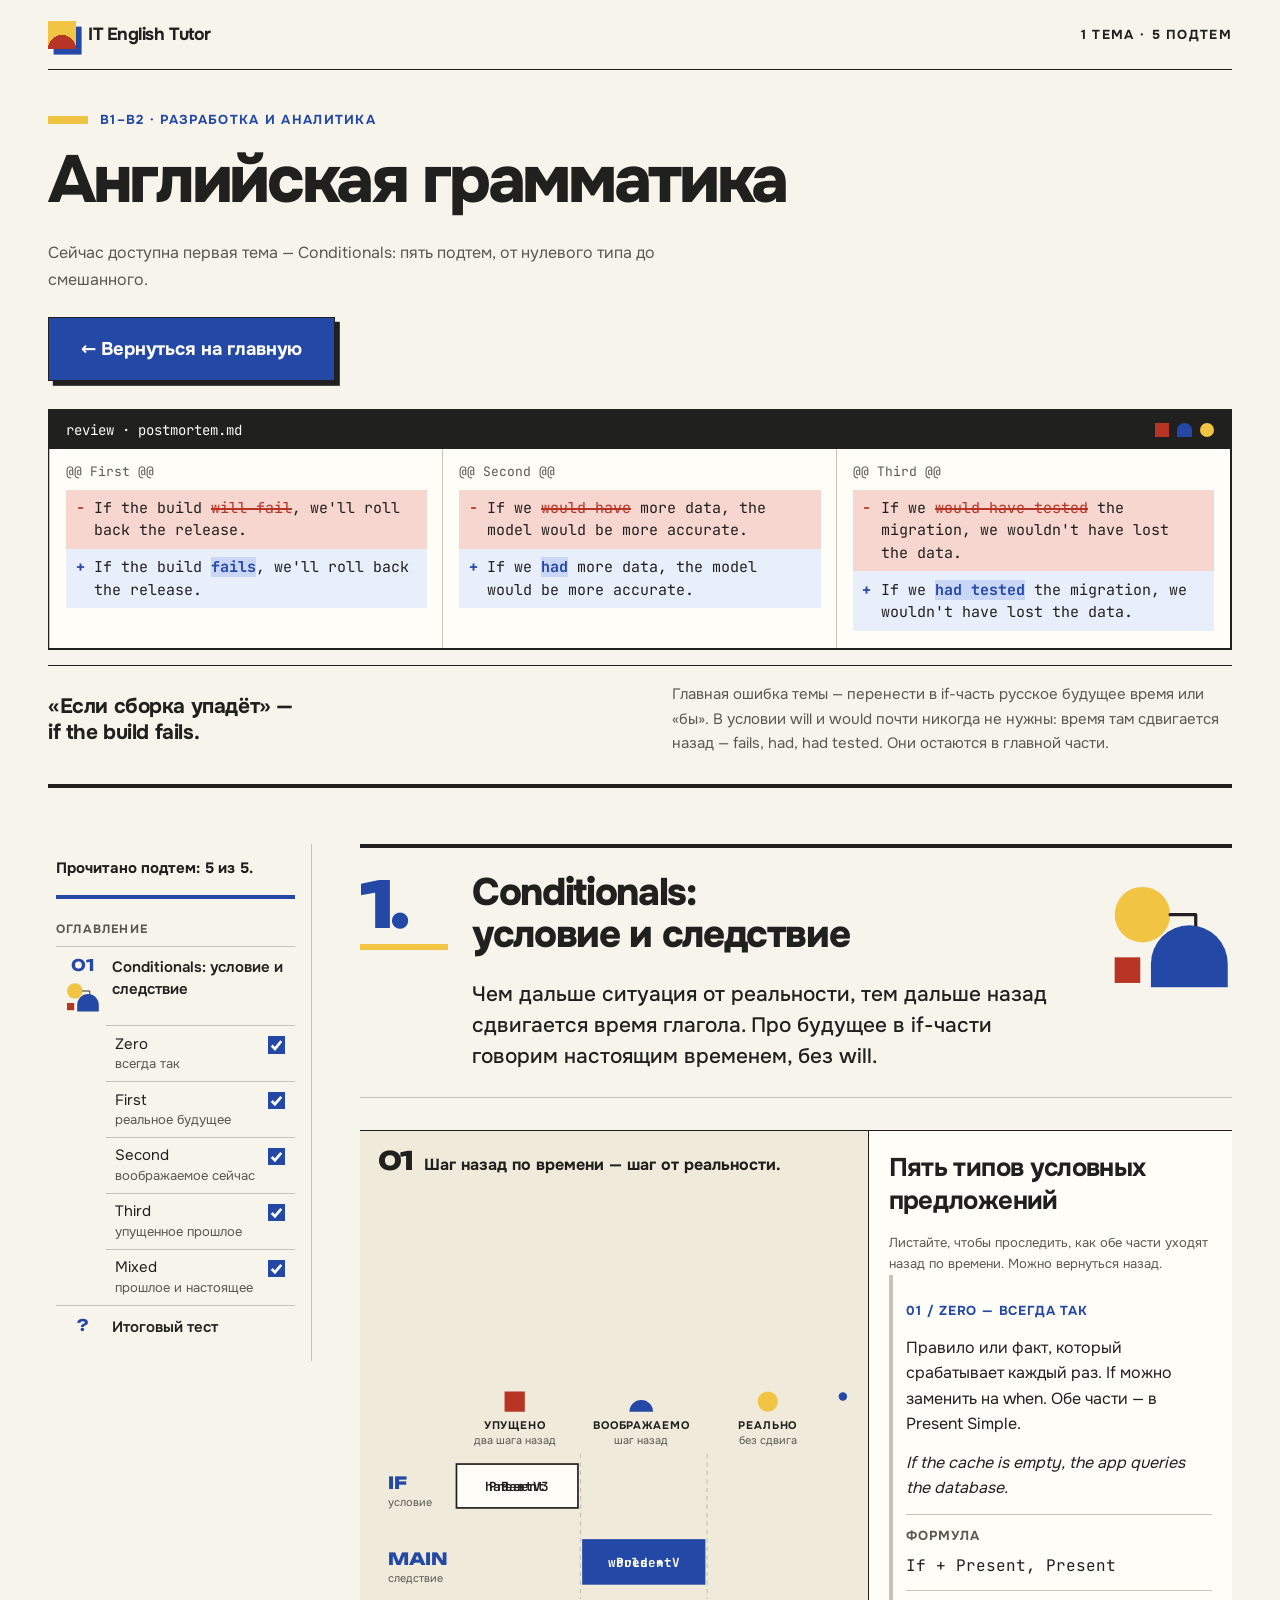
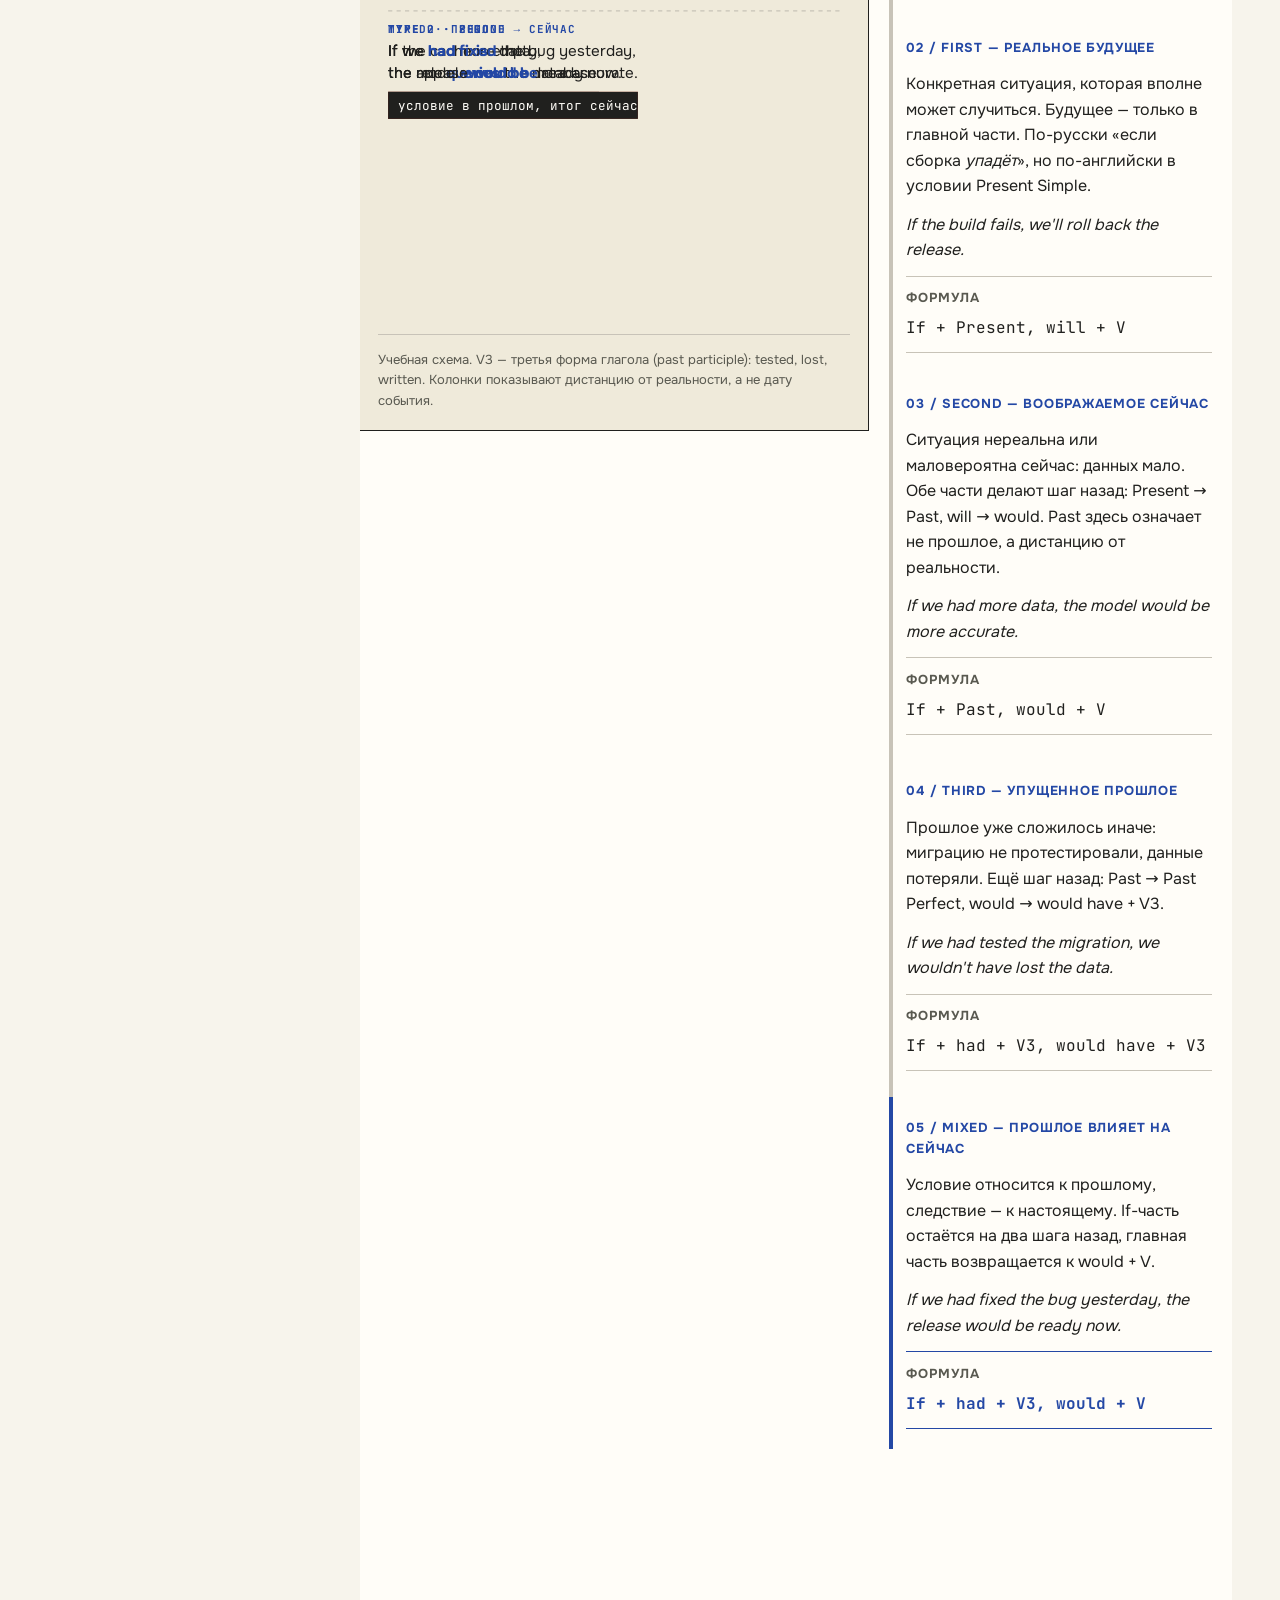
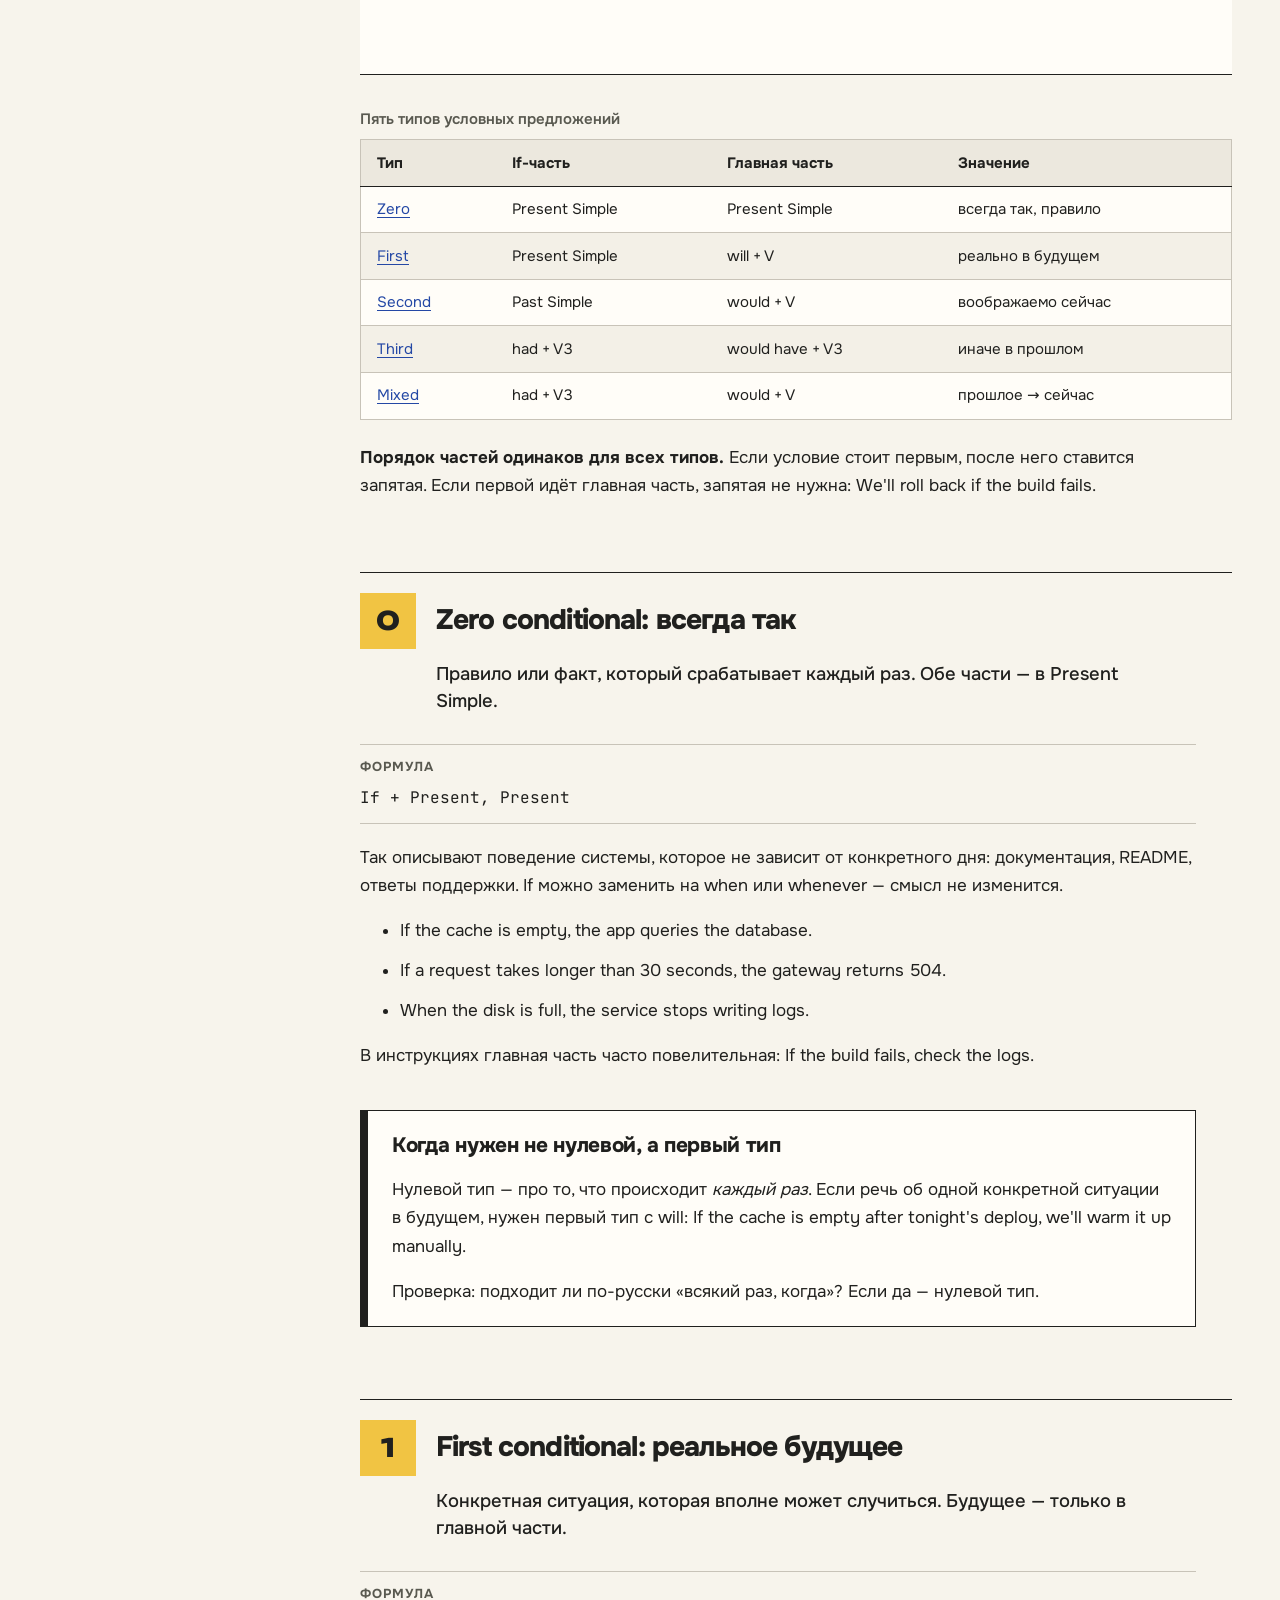
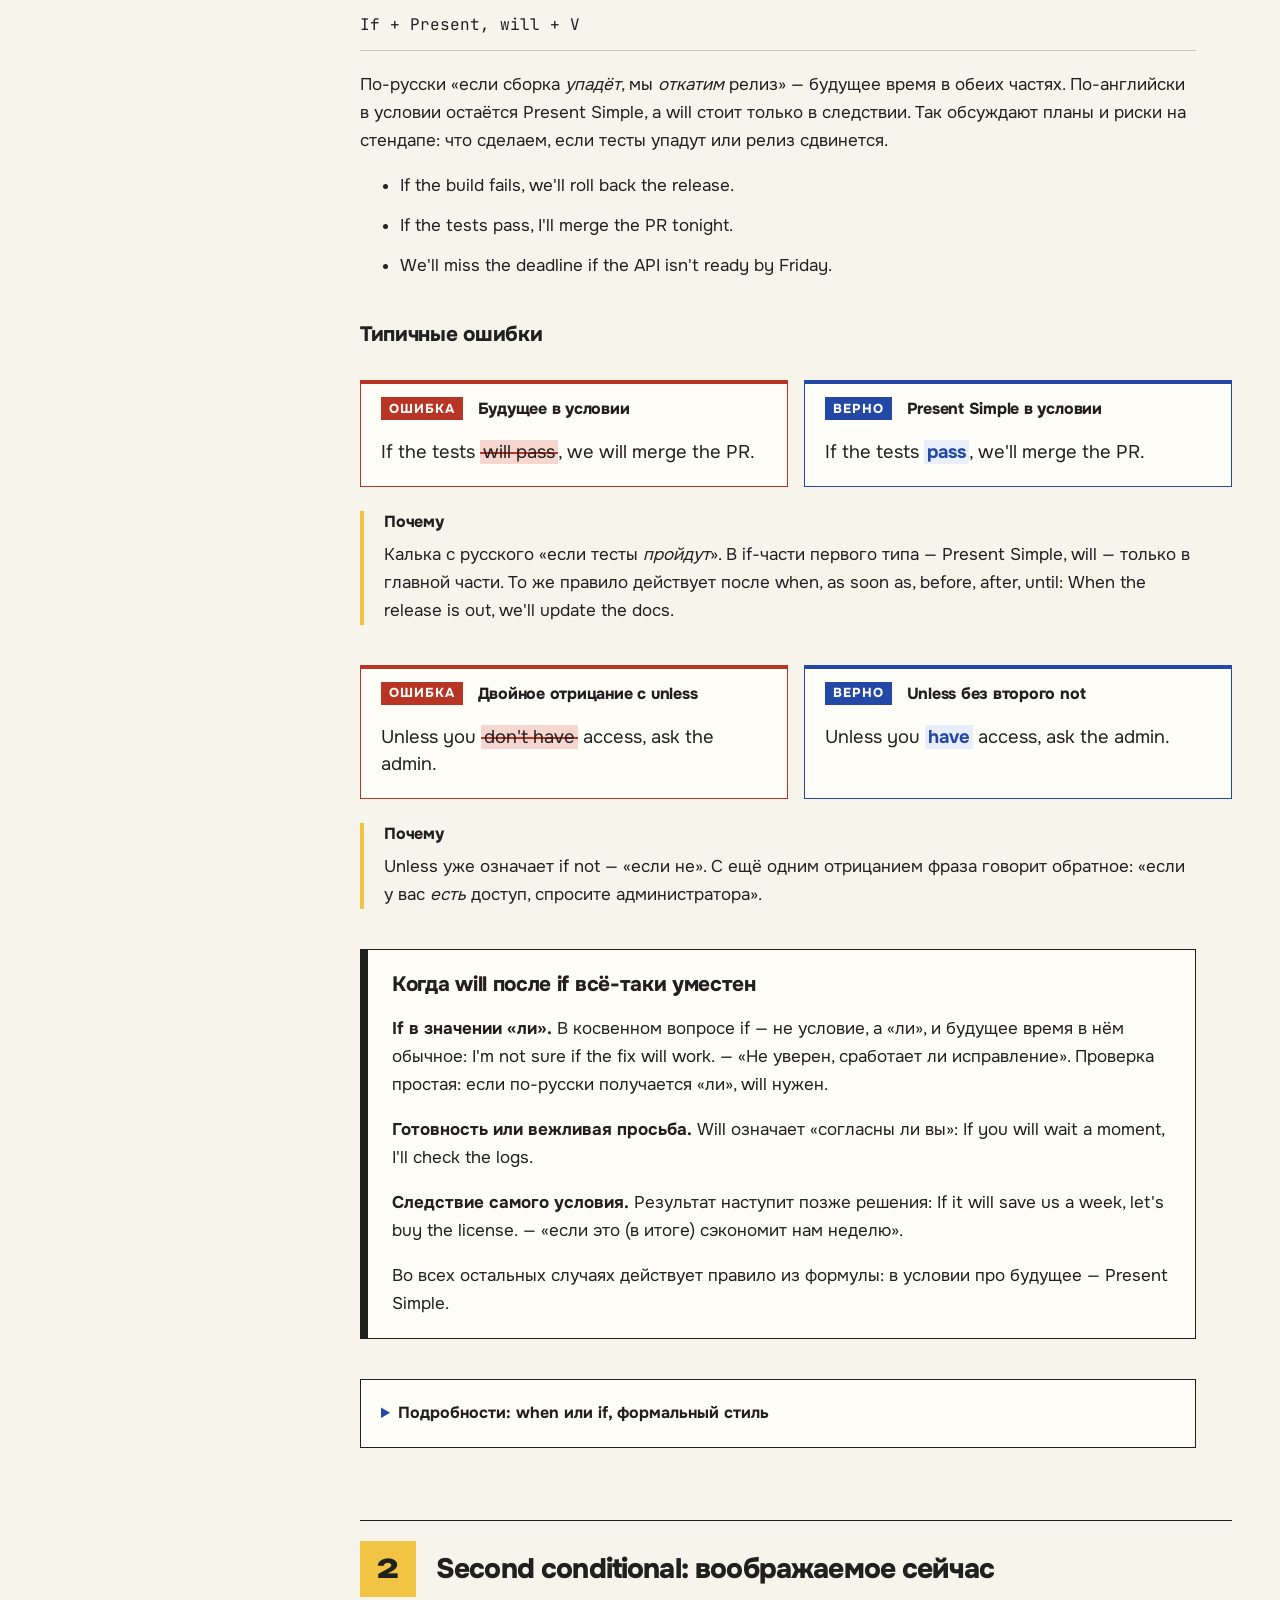
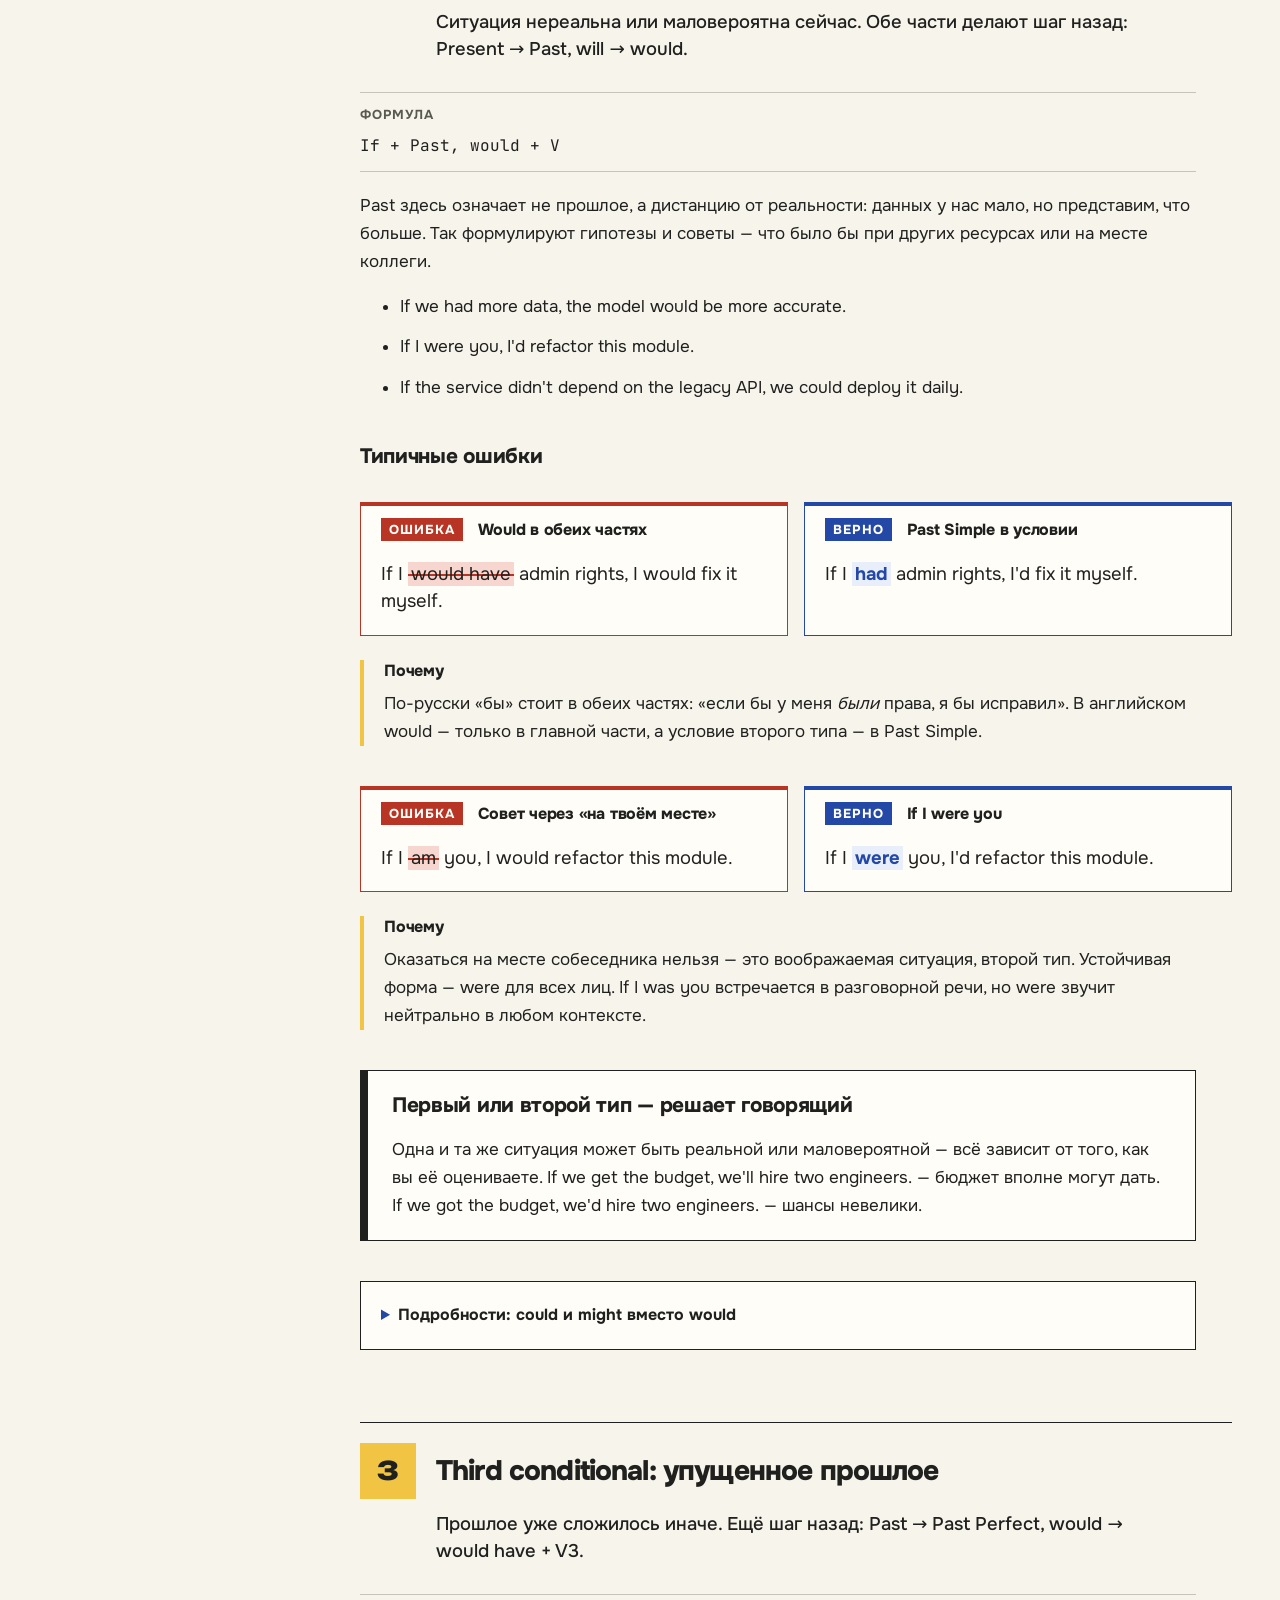
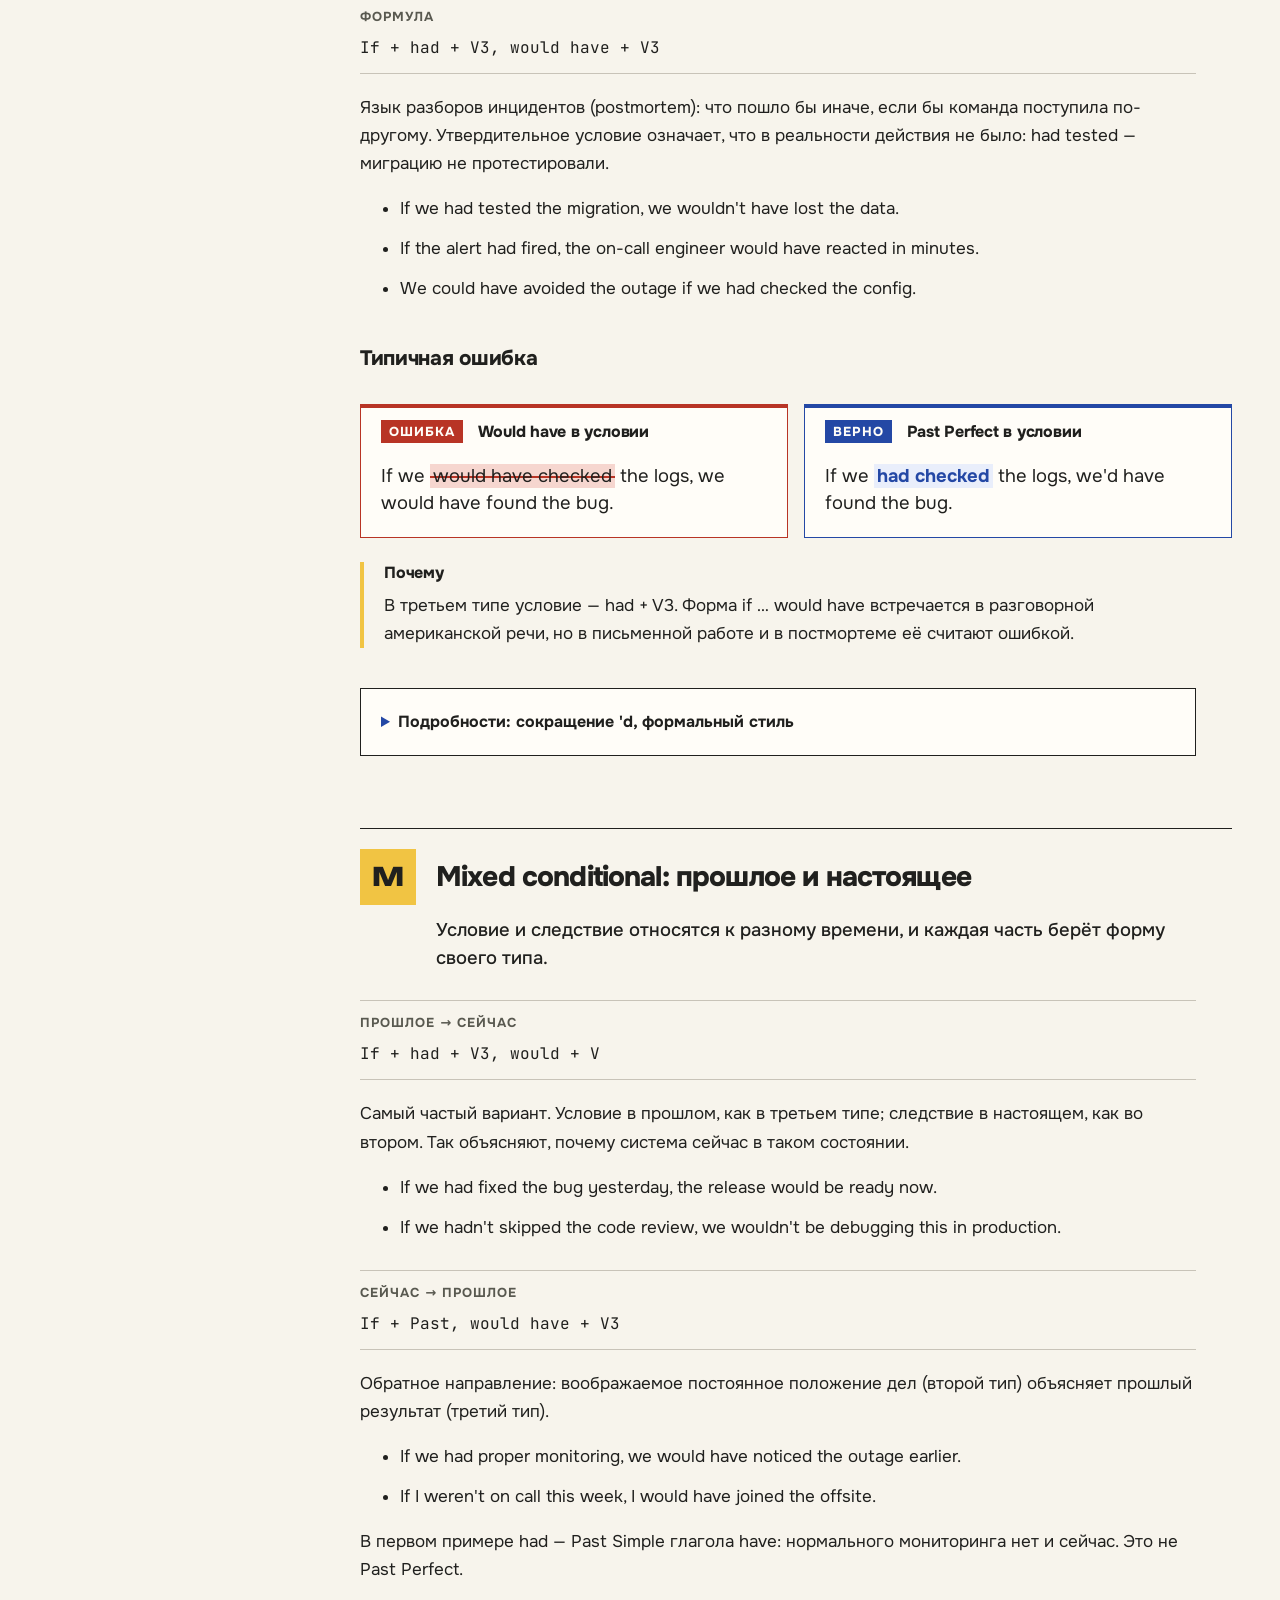
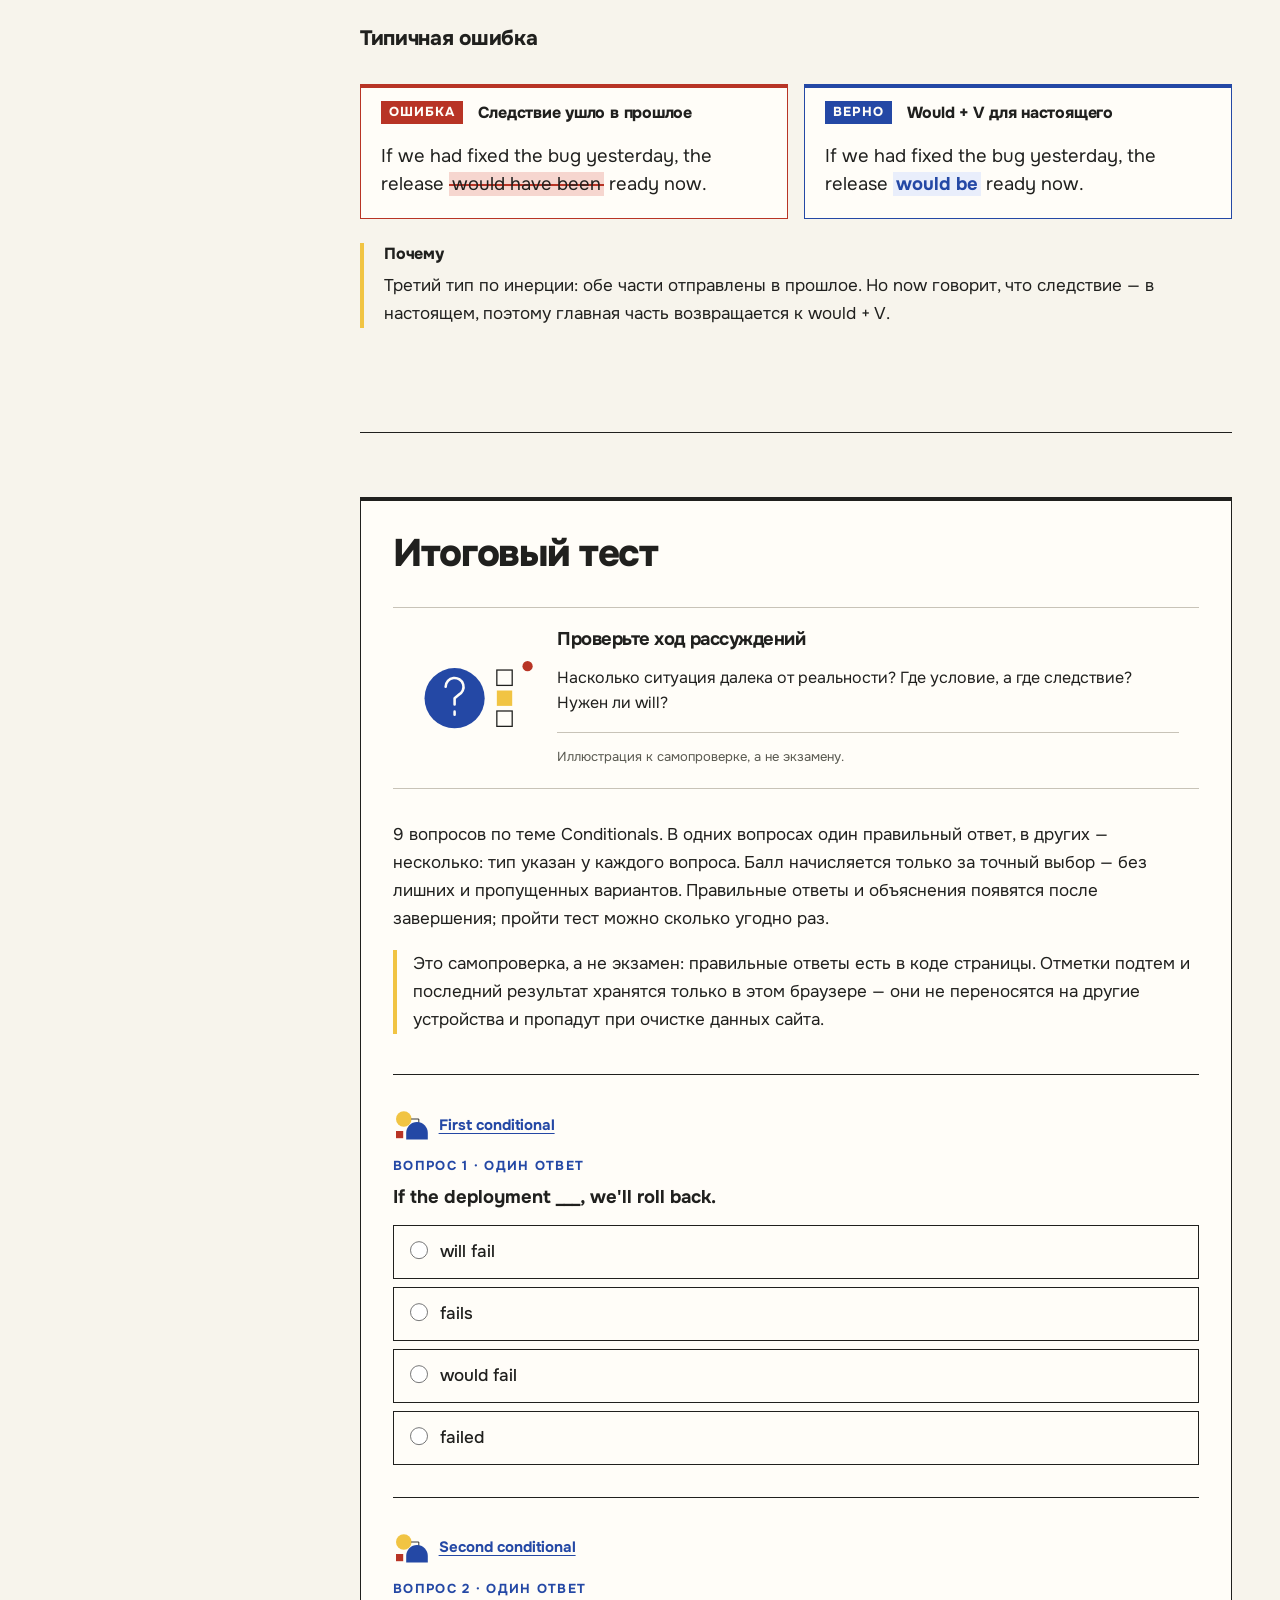
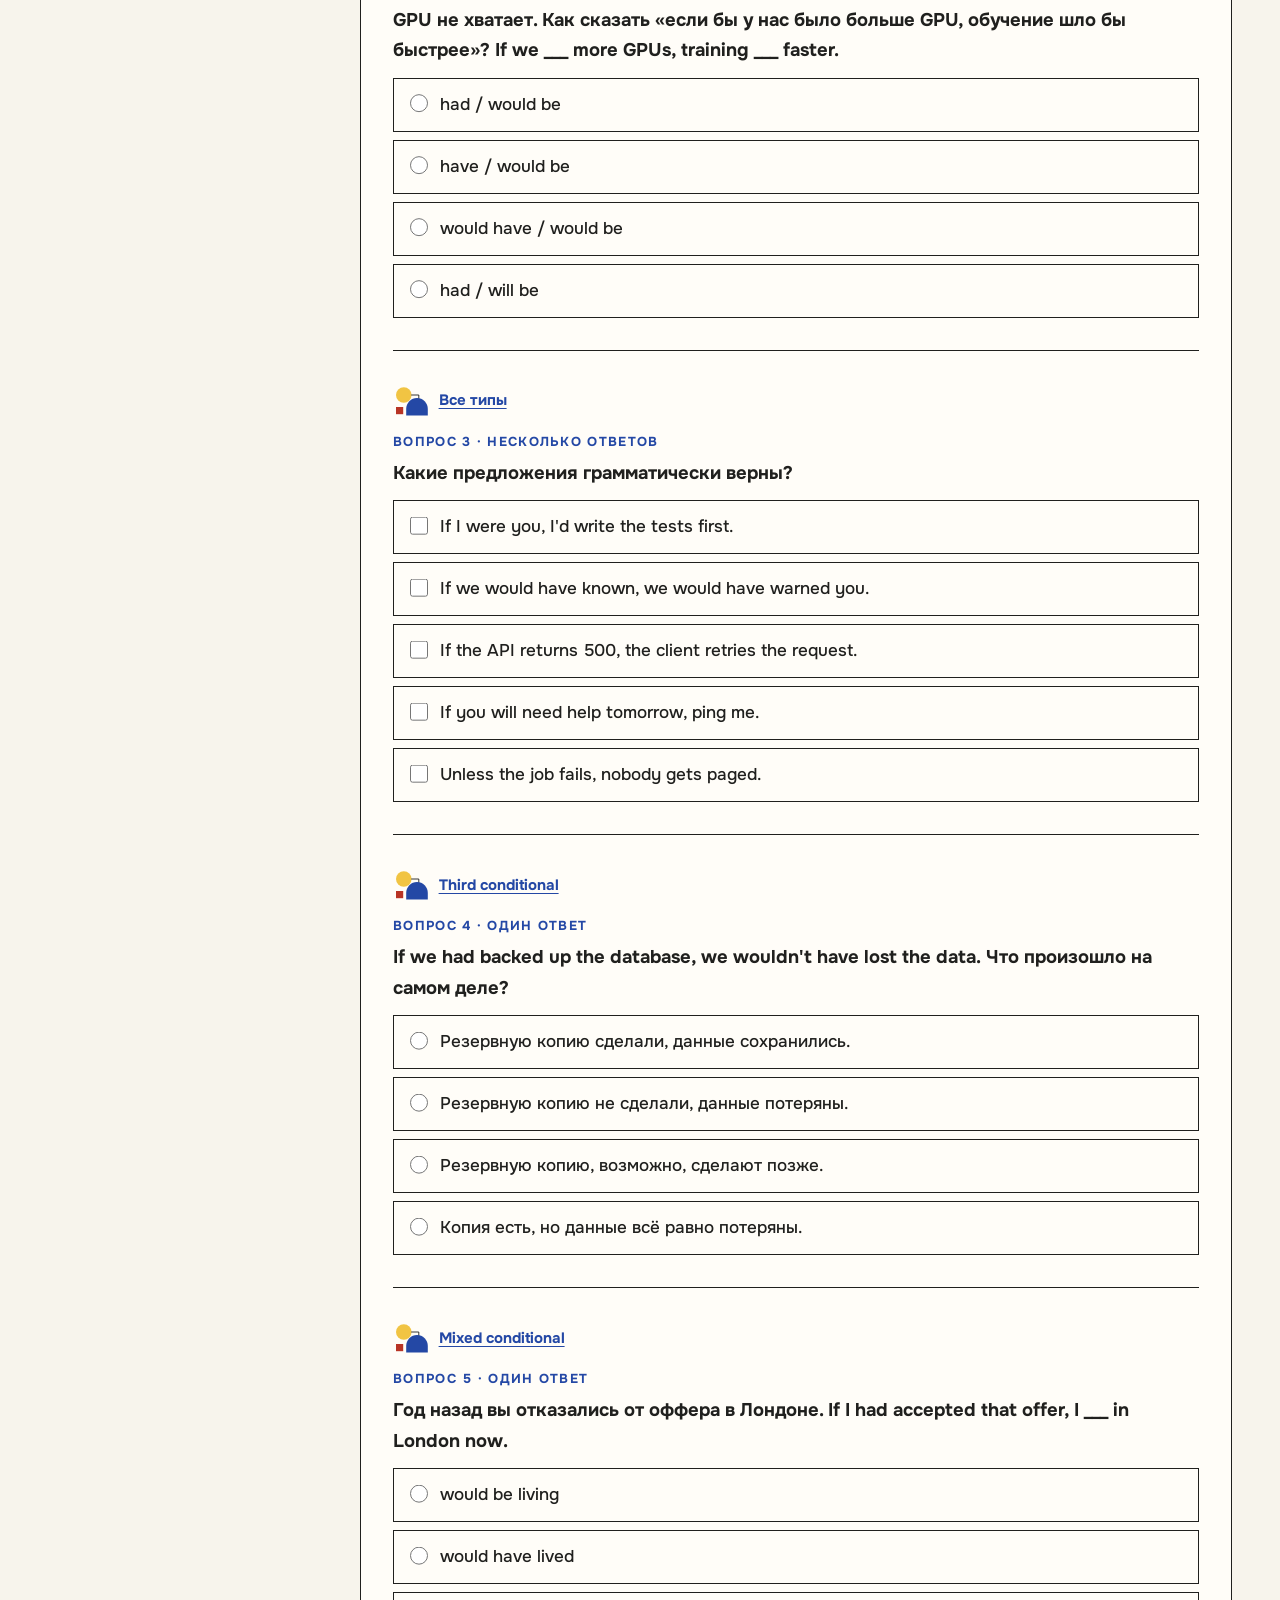
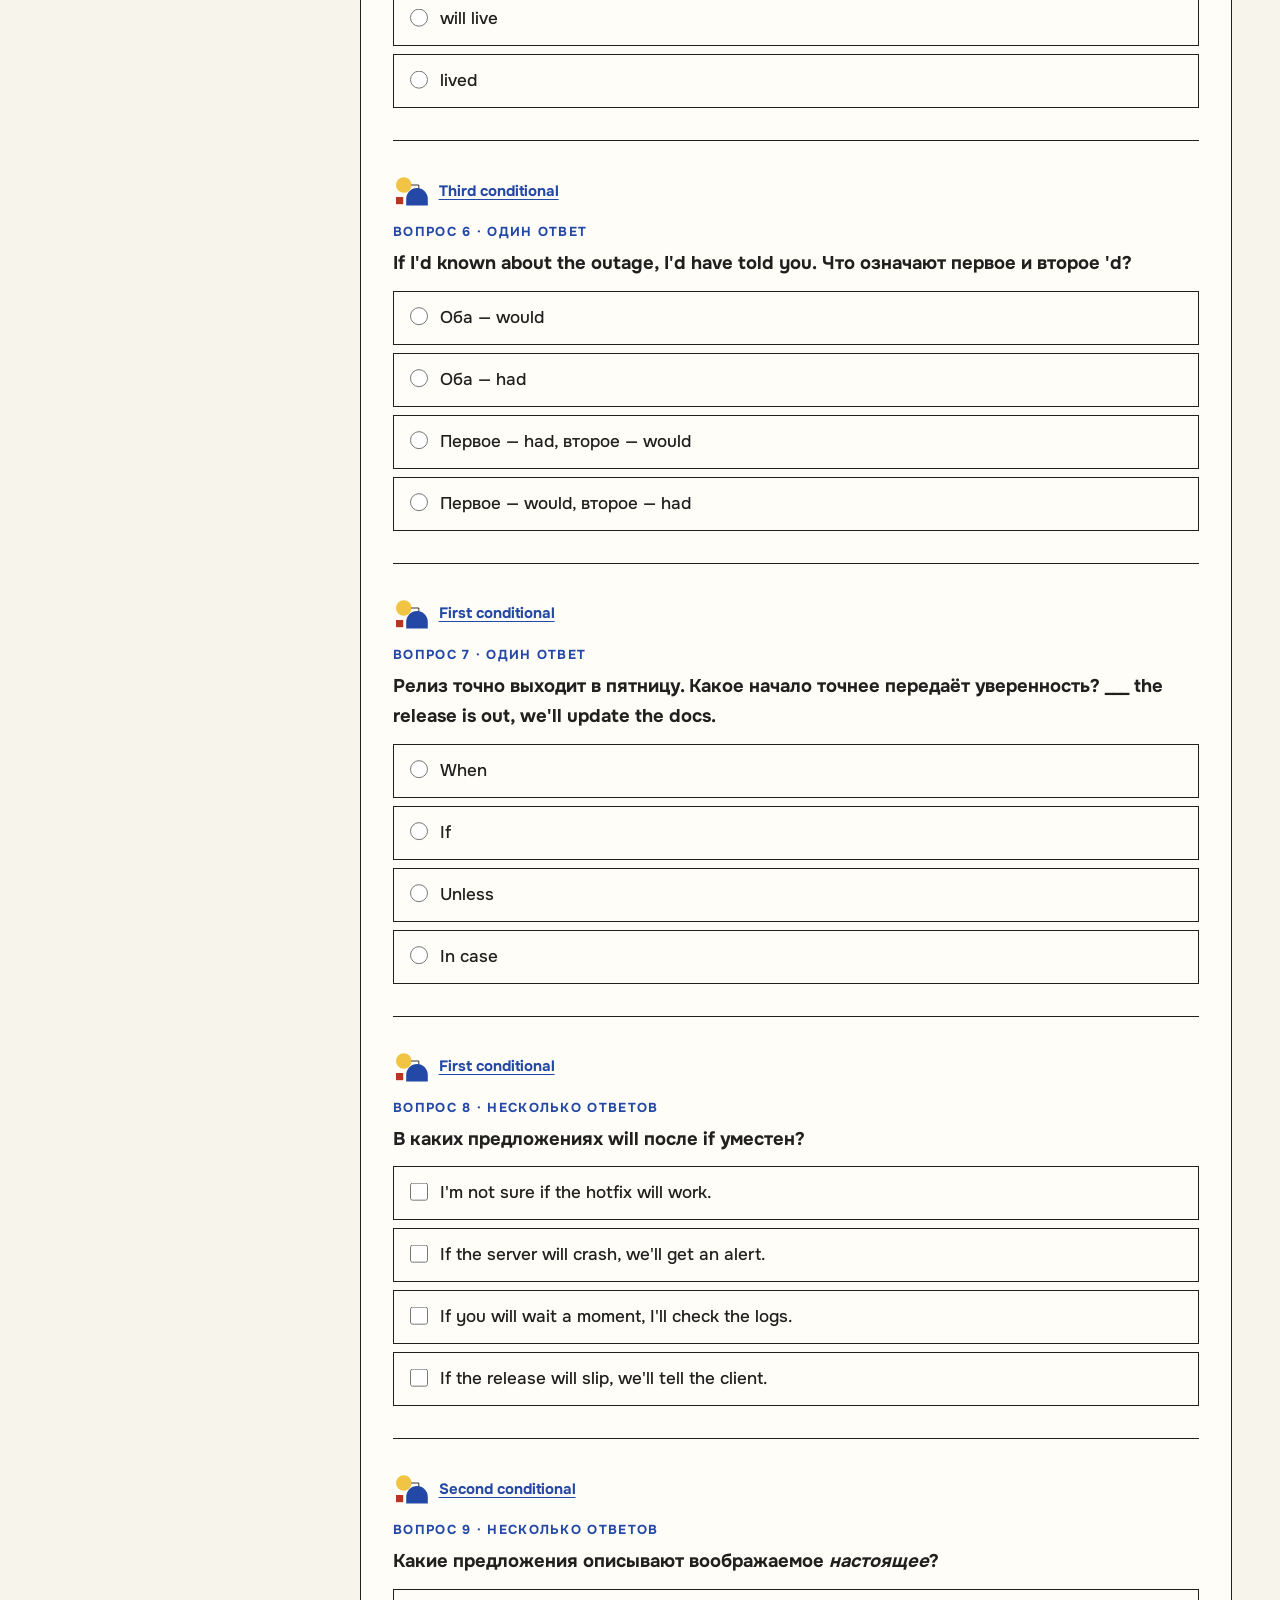
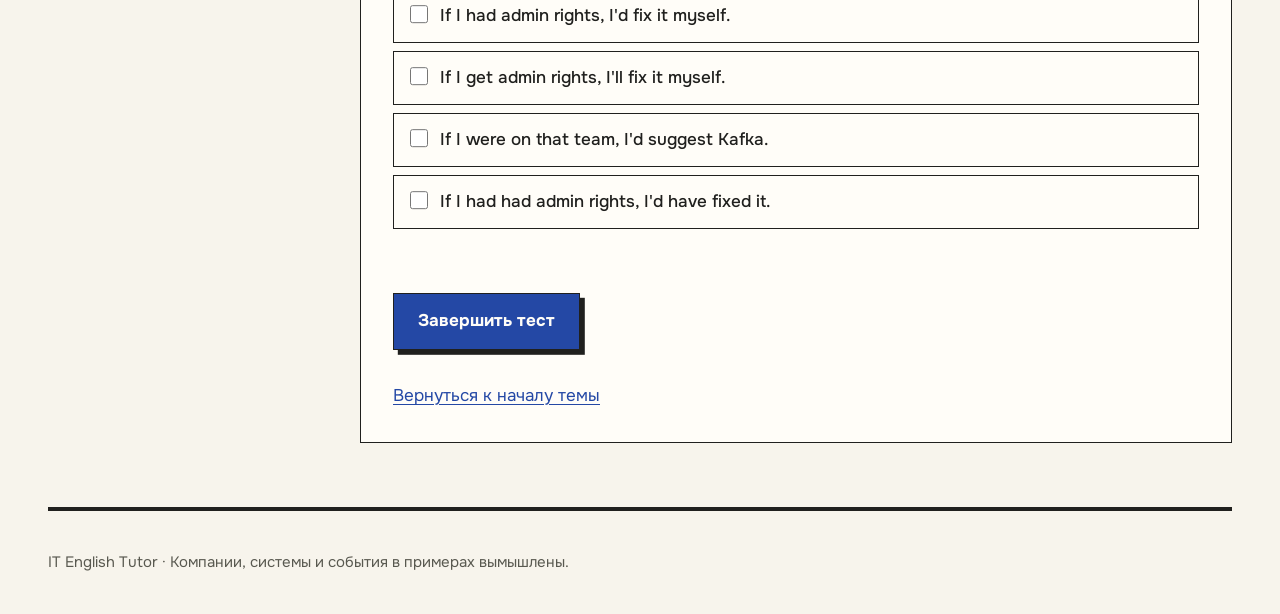
==== commit 963ca1db: "commit" ====
--- a/site/course.html
+++ b/site/course.html
@@ -34,41 +34,32 @@
       <div class="hero-intro">
         <div class="hero-aside">
           <p class="hero-audience">Сейчас доступна первая тема — <span lang="en">Conditionals</span>: пять подтем, от нулевого типа до смешанного.</p>
-          <a class="next-link" href="#conditionals">Начать курс <span aria-hidden="true">→</span></a>
+          <a class="next-link" href="./"><span aria-hidden="true">←</span> Вернуться на главную</a>
         </div>
       </div>
-      <div class="hero-art course-art" data-motion="hero">
-        <svg viewBox="0 0 1200 236" aria-hidden="true" focusable="false">
-          <path class="hero-track" d="M172 124H1040"/>
-          <g class="hero-entry">
-            <rect class="art-yellow" x="0" y="24" width="224" height="192"/>
-            <text class="hero-svg-label" x="20" y="53">УСЛОВИЕ</text>
-            <g class="hero-row"><rect x="20" y="74" width="184" height="34"/><text x="34" y="96">if it fails</text></g>
-            <g class="hero-row"><rect x="20" y="119" width="184" height="34"/><text x="34" y="141">when it's ready</text></g>
-            <g class="hero-row"><rect x="20" y="164" width="184" height="34"/><text x="34" y="186">until it passes</text></g>
-          </g>
-          <g class="hero-redundant">
-            <circle class="art-red" cx="462" cy="124" r="88"/>
-            <text class="hero-svg-light hero-will" x="462" y="124" text-anchor="middle">will</text>
-            <path class="art-white-line" d="M418 114h88"/>
-            <text class="hero-svg-light" x="462" y="168" text-anchor="middle">Лишнее</text>
-          </g>
-          <g class="hero-entry" style="--entry-delay: 100ms">
-            <path class="art-blue" d="M666 216V112a88 88 0 0 1 176 0v104Z"/>
-            <text class="hero-code" x="754" y="120" text-anchor="middle">will + V</text>
-            <text class="hero-svg-light" x="754" y="174" text-anchor="middle">Следствие</text>
-          </g>
-          <g class="hero-entry" style="--entry-delay: 200ms">
-            <path class="art-paper" d="M1036 36h162v180h-162Z"/>
-            <text class="hero-code hero-code--card" x="1117" y="96" text-anchor="middle">if it fails,</text>
-            <text class="hero-code hero-code--card" x="1117" y="122" text-anchor="middle">we'll roll back</text>
-            <text class="hero-svg-label" x="1117" y="184" text-anchor="middle">ВЕРНО</text>
-          </g>
-          <path class="art-line" d="m636 114 10 10-10 10m370-20 10 10-10 10"/>
-          <circle class="art-yellow" cx="869" cy="42" r="12"/>
-        </svg>
-        <div class="hero-art-caption"><strong>«Если сборка упадёт» —<br><span lang="en">if the build fails.</span></strong><p>Условная схема: русское будущее время в условии не переносится в английский. После <span lang="en">if, when, until</span> лишнее <span lang="en">will</span> уходит — оно остаётся только в следствии.</p></div>
-      </div>
+      <figure class="hero-art">
+        <div class="review">
+          <p class="review-bar"><span lang="en">review · postmortem.md</span><span class="review-shapes" aria-hidden="true"><i></i><i></i><i></i></span></p>
+          <div class="review-hunks">
+            <div class="review-hunk">
+              <a class="review-head" href="#cond-first">@@ <span lang="en">First</span> @@</a>
+              <p class="review-del" lang="en"><span class="visually-hidden" lang="ru">Ошибка: </span>If the build <mark>will fail</mark>, we'll roll back the release.</p>
+              <p class="review-add" lang="en"><span class="visually-hidden" lang="ru">Верно: </span>If the build <mark>fails</mark>, we'll roll back the release.</p>
+            </div>
+            <div class="review-hunk">
+              <a class="review-head" href="#cond-second">@@ <span lang="en">Second</span> @@</a>
+              <p class="review-del" lang="en"><span class="visually-hidden" lang="ru">Ошибка: </span>If we <mark>would have</mark> more data, the model would be more accurate.</p>
+              <p class="review-add" lang="en"><span class="visually-hidden" lang="ru">Верно: </span>If we <mark>had</mark> more data, the model would be more accurate.</p>
+            </div>
+            <div class="review-hunk">
+              <a class="review-head" href="#cond-third">@@ <span lang="en">Third</span> @@</a>
+              <p class="review-del" lang="en"><span class="visually-hidden" lang="ru">Ошибка: </span>If we <mark>would have tested</mark> the migration, we wouldn't have lost the data.</p>
+              <p class="review-add" lang="en"><span class="visually-hidden" lang="ru">Верно: </span>If we <mark>had tested</mark> the migration, we wouldn't have lost the data.</p>
+            </div>
+          </div>
+        </div>
+        <figcaption class="hero-art-caption"><strong>«Если сборка упадёт» —<br><span lang="en">if the build fails.</span></strong><p>Главная ошибка темы — перенести в <span lang="en">if</span>-часть русское будущее время или «бы». В условии <span lang="en">will</span> и <span lang="en">would</span> почти никогда не нужны: время там сдвигается назад — <span lang="en">fails, had, had tested</span>. Они остаются в главной части.</p></figcaption>
+      </figure>
     </div>
   </header>
   <div class="course-layout">
@@ -76,7 +67,7 @@
       <noscript><p>Без JavaScript доступны все тексты и схемы. Отметки прочитанного и тест недоступны.</p></noscript>
       <div id="reading-progress" hidden>
         <p id="progress-status" role="status">Прочитано подтем: 0 из 5.</p>
-        <p id="storage-note">Подтема отмечается, когда вы дочитали её до конца. Отметки хранятся в этом браузере.</p>
+        <p id="storage-note" hidden>Браузер не дал сохранить прогресс: отметки и результат теста действуют до перезагрузки страницы.</p>
       </div>
       <nav aria-label="Оглавление курса">
         <h2>Оглавление</h2>
--- a/site/styles.css
+++ b/site/styles.css
@@ -113,15 +113,45 @@
 .hero-art .hero-art-caption { display: flex; justify-content: space-between; align-items: center; gap: 3rem; margin-top: 0.9rem; border-top: 1px solid var(--ink); padding-top: 1rem; }
 .hero-art-caption strong { font-size: 1.3rem; line-height: 1.25; letter-spacing: -0.02em; }
 .hero-art-caption p { max-width: 56ch; margin: 0; color: var(--muted); font-size: 0.9375rem; }
-.hero-track { fill: none; stroke: var(--ink); stroke-width: 2; }
-.hero-redundant { opacity: 0; }
-.hero-row rect { fill: var(--surface); stroke: var(--ink); }
-.hero-row text { fill: var(--ink); font: 15px var(--font-mono); }
-.hero-svg-label { fill: var(--ink); font: 700 16px var(--font-text); letter-spacing: 1px; }
-.hero-svg-light { fill: var(--surface); font: 18px var(--font-text); }
-.hero-will { font: 700 44px var(--font-mono); }
-.hero-code { fill: var(--surface); font: 700 22px var(--font-mono); }
-.hero-code--card { fill: var(--blue); font-size: 14px; }
+
+/* Обложка курса: карточка код-ревью, каждая правка убирает will/would из if-части. */
+.review { border: 2px solid var(--ink); background: var(--surface); }
+.review-bar { display: flex; justify-content: space-between; align-items: center; margin: 0; padding: 0.6rem 1rem; color: var(--surface); background: var(--ink); font: 0.875rem var(--font-mono); }
+.review-shapes { display: flex; gap: 0.5rem; }
+.review-shapes i { width: 0.9rem; height: 0.9rem; background: var(--red); }
+.review-shapes i:nth-child(2) { border-radius: 0.9rem 0.9rem 0 0; background: var(--blue); }
+.review-shapes i:nth-child(3) { border-radius: 50%; background: var(--yellow); }
+.review-hunks { display: grid; grid-template-columns: repeat(auto-fit, minmax(17rem, 1fr)); }
+.review-hunk { padding: 0.9rem 1rem 1.1rem; border-left: 1px solid var(--line); margin-left: -1px; }
+.review-head { display: block; margin-bottom: 0.6rem; color: var(--muted); font: 0.8125rem var(--font-mono); text-decoration: none; }
+.review-head:hover { color: var(--blue); text-decoration: underline; }
+.review-hunk p { position: relative; margin: 0; padding: 0.45rem 0.75rem 0.45rem 1.75rem; font: 0.9375rem/1.5 var(--font-mono); }
+.review-hunk p::before { position: absolute; left: 0.6rem; font-weight: 700; }
+.review-del { background: #f6d6cf; }
+.review-del::before { content: "−"; color: var(--red); }
+.review-del mark { color: var(--red); background-color: transparent; }
+.review-add { background: #e9eefb; }
+.review-add::before { content: "+"; color: var(--blue); }
+.review-add mark { --fix-color: #c9d6f5; }
+
+/* Пары «ошибка → исправление» на обложке и в «Типичных ошибках». Зачёркивание и подсветка — фон, а не
+   text-decoration: их ширину можно анимировать. */
+:is(.review-del, .compare-before) mark { background-image: linear-gradient(var(--red) 0 0); background-repeat: no-repeat; background-position: 0 55%; background-size: 100% 2px; }
+:is(.review-add, .compare-after .sentence) mark { color: var(--blue); font-weight: 700; background: linear-gradient(var(--fix-color, #e9eefb) 0 0) no-repeat 0 0 / 100% 100%; }
+@media (prefers-reduced-motion: no-preference) {
+  /* Пара анимируется, только пока обе её фразы на экране (is-visible ставит скрипт); без скрипта всё сразу на месте.
+     Сначала зачёркивается ошибка, следом подсвечивается исправление. */
+  .compare { --pair-delay: 300ms; }
+  /* Обложку видно сразу при открытии страницы: пары идут после перехода между страницами, по очереди. */
+  .review-hunk { --pair-delay: 800ms; }
+  .review-hunk:nth-child(2) { --pair-delay: 1300ms; }
+  .review-hunk:nth-child(3) { --pair-delay: 1800ms; }
+  .motion-ready :is(.review-del, .compare-before) mark { animation: strike 450ms ease-in-out var(--pair-delay) both paused; }
+  .motion-ready :is(.review-add, .compare-after .sentence) mark { animation: fix 450ms ease-in-out calc(var(--pair-delay) + 450ms) both paused; }
+  .motion-ready:not(.motion-background) :is(.review-hunk, .compare).is-visible mark { animation-play-state: running; }
+}
+@keyframes strike { from { background-size: 0 2px; } }
+@keyframes fix { from { color: var(--ink); background-size: 0 100%; } }
 
 
 .project-name a { color: inherit; text-decoration: none; }
@@ -367,7 +397,6 @@
 
 /* Прокрутка задаёт только целый этап, а промежуточные кадры проигрывает переход. */
 @property --scene-progress { syntax: '<number>'; inherits: true; initial-value: 0; }
-@property --motion-progress { syntax: '<number>'; inherits: true; initial-value: 0; }
 @property --scene-zoom { syntax: '<number>'; inherits: true; initial-value: 1; }
 
 @media (min-width: 64rem) and (min-height: 40rem) and (prefers-reduced-motion: no-preference) {
@@ -383,7 +412,6 @@
   .motion-ready .scroll-scene figcaption p, .motion-ready .scroll-scene .step-formula code { font-size: 1em; }
   .motion-ready .scroll-scene :is(.scene-hint, .scene-step-label, .step-formula span) { font-size: 0.8125em; }
   .motion-ready .scroll-scene .art-title { font-size: 1.6em; }
-  .motion-ready [data-motion] { transition: --motion-progress calc(800ms * var(--playback, 1)) ease-out; }
   .motion-ready .scroll-scene .art-panel { position: sticky; top: 0; height: 100vh; justify-content: center; gap: 1.5rem; }
   /* Запас под последним шагом: пока его текст посередине экрана, картинка ещё закреплена целиком. */
   .motion-ready .scroll-scene figcaption { padding-bottom: 25vh; }
@@ -399,16 +427,8 @@
   .motion-ready .continuous-scene .scene-step { min-height: 38vh; }
   .motion-ready .continuous-scene .scene-step.is-current .step-formula { border-color: var(--blue); }
   .motion-ready .continuous-scene .scene-step.is-current .step-formula code { color: var(--blue); font-weight: 700; }
-  .motion-ready .hero-redundant { opacity: calc(1 - var(--motion-progress, 0)); transform: translateY(calc(var(--motion-progress, 0) * -30px)) scale(calc(1 - var(--motion-progress, 0) * 0.15)); transform-origin: 462px 124px; }
-  .motion-ready .hero-entry { animation: art-assemble 650ms ease-out var(--entry-delay, 0ms) both; animation-play-state: paused; }
-  .motion-ready:not(.motion-background) .course-art.is-visible .hero-entry { animation-play-state: running; }
   .next-link span[aria-hidden] { transition: transform 160ms ease-out; }
-  .next-link:is(:hover, :focus-visible) span[aria-hidden] { transform: translateX(4px); }
-}
-
-@keyframes art-assemble {
-  from { transform: translateY(14px); }
-  to { transform: translateY(0); }
+  .next-link:is(:hover, :focus-visible) span[aria-hidden] { transform: translateX(-4px); }
 }
 
 h4 { margin: 2.5rem 0 0.8rem; font-size: 1.3rem; font-weight: 750; line-height: 1.35; letter-spacing: -0.015em; }
@@ -639,8 +659,7 @@
 /* Пары «Ошибка → Верно»: английская фраза вместо блока кода. */
 .sentence { margin: 0; padding: 1.2rem 1.25rem; font-size: 1.15rem; line-height: 1.5; }
 .sentence mark { padding: 0 0.15em; color: inherit; }
-.compare-before .sentence mark { background: #f6d6cf; text-decoration: line-through var(--red) 2px; }
-.compare-after .sentence mark { background: #e9eefb; color: var(--blue); font-weight: 700; }
+.compare-before .sentence mark { background-color: #f6d6cf; }
 .step-example { font-style: italic; }
 
 /* Урок 1: if-часть и главная часть отходят назад по времени, чем дальше ситуация от реальности.
@@ -675,7 +694,6 @@
 @media (max-width: 48rem) {
   body { padding-inline: 1rem; }
   .brand-row { flex-wrap: wrap; gap: 0.75rem 1.5rem; }
-  .hero .hero-art svg { display: none; }
   .hero-art .hero-art-caption { flex-direction: column; align-items: start; gap: 0.75rem; }
   .course-layout { grid-template-columns: minmax(0, 1fr); gap: 2rem; padding-top: 2rem; }
   .course-sidebar { position: static; max-height: none; overflow: visible; padding: 0; border-right: 0; }
@@ -691,3 +709,19 @@
   .course-art--compact { grid-template-columns: 5rem minmax(0, 1fr); padding: 1rem 0; }
   .quiz-actions { flex-wrap: wrap; }
 }
+
+/* Переход между страницами (по мотивам exoape.com): новая страница въезжает снизу листом
+   с наклонным краем, старая уходит вверх медленнее и темнеет. Нативные View Transitions:
+   браузер без поддержки просто откроет страницу. */
+@media (prefers-reduced-motion: no-preference) {
+  @view-transition { navigation: auto; }
+}
+::view-transition { background: var(--ink); }
+::view-transition-old(root), ::view-transition-new(root) {
+  mix-blend-mode: normal;
+  animation: 1s cubic-bezier(0.4, 0.2, 0.1, 1) both;
+}
+::view-transition-old(root) { animation-name: page-leave; }
+::view-transition-new(root) { animation-name: page-enter; }
+@keyframes page-leave { to { transform: translateY(-35%) rotate(-2deg); filter: brightness(0.4); } }
+@keyframes page-enter { from { transform: translateY(100%) rotate(2.5deg); } }
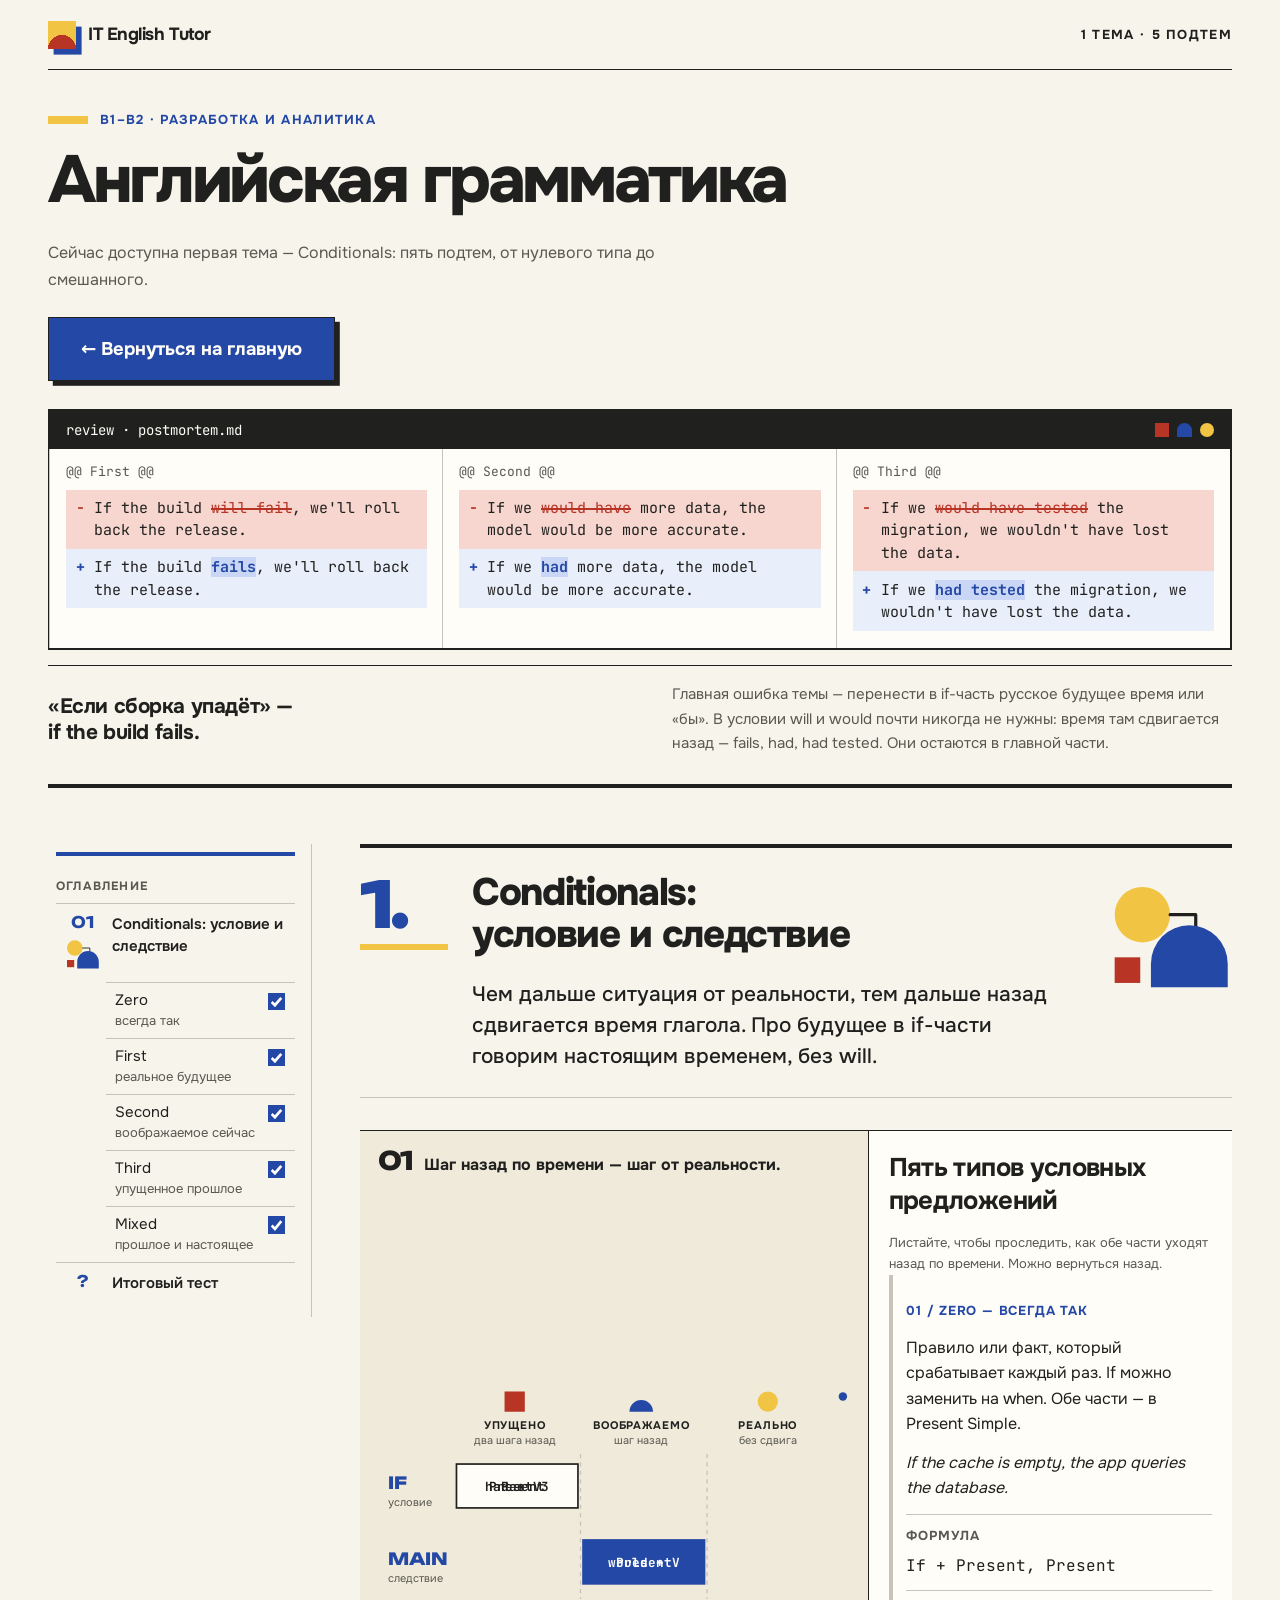
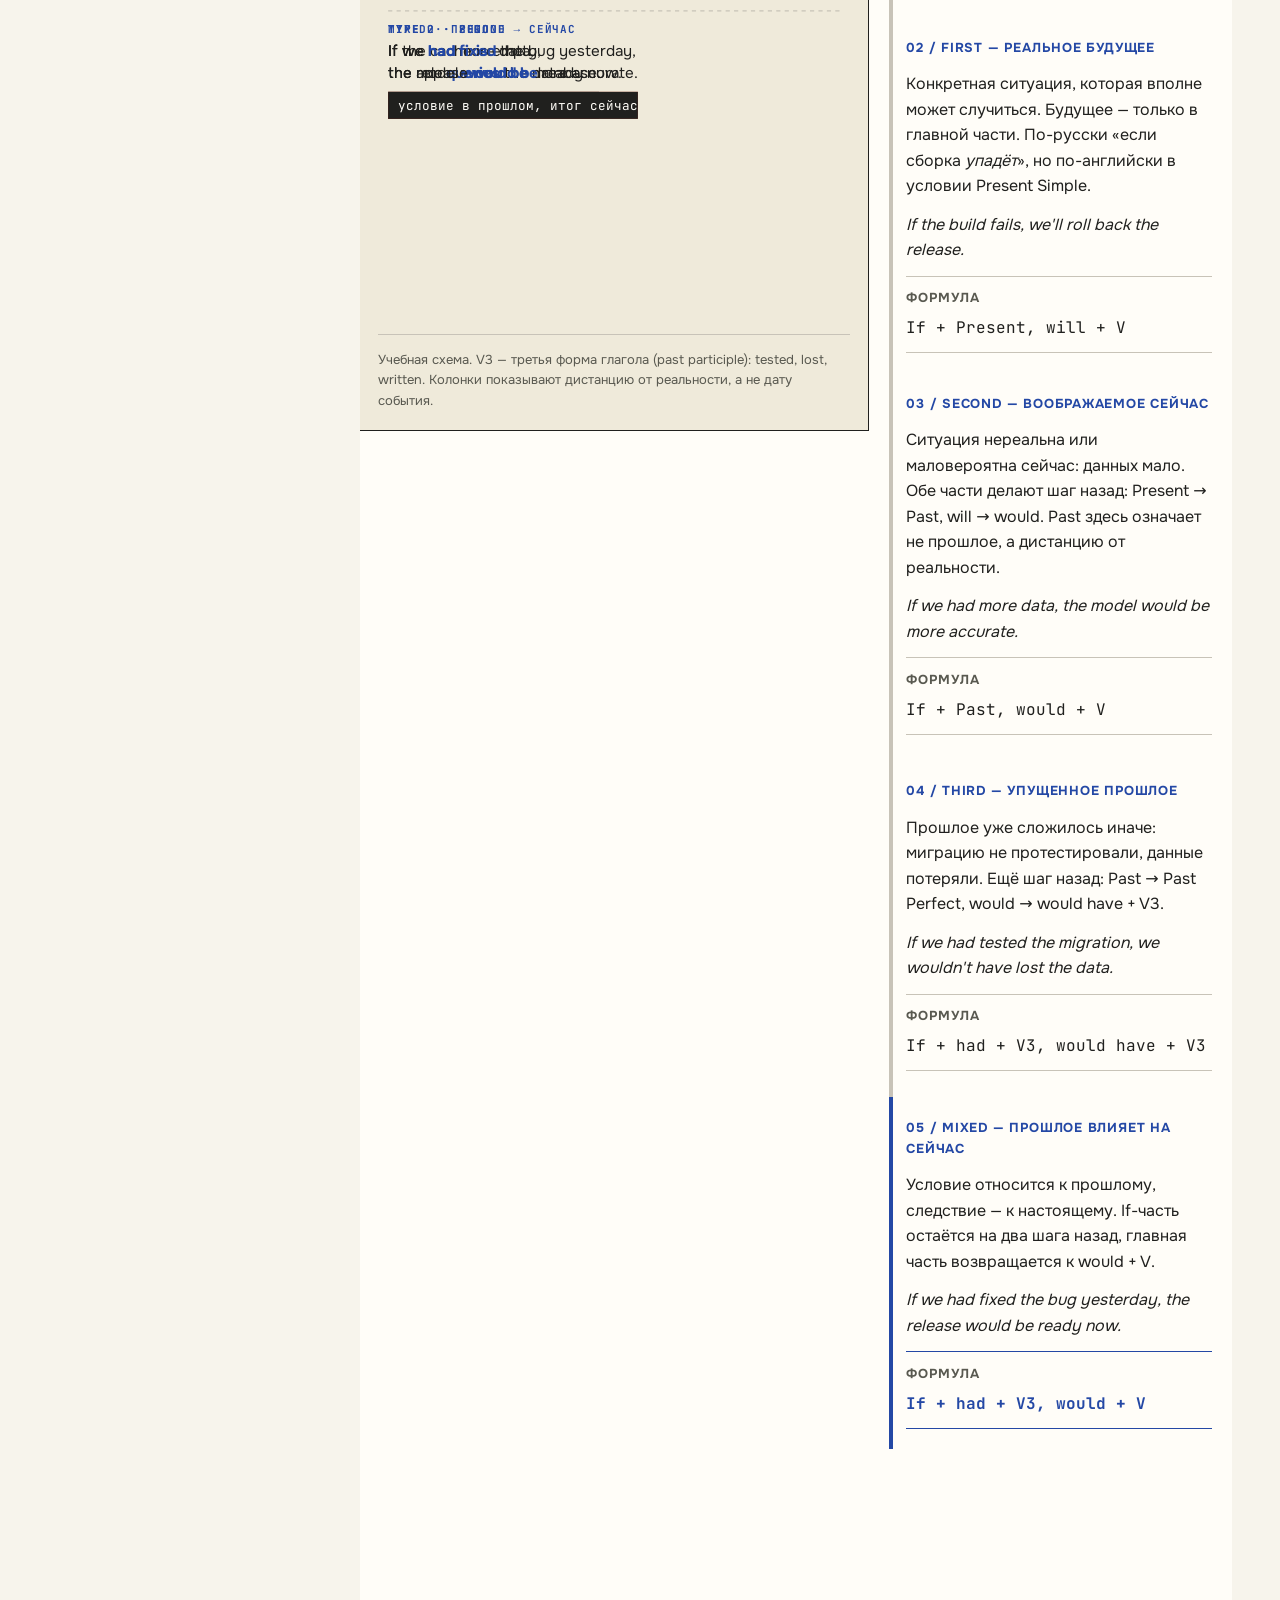
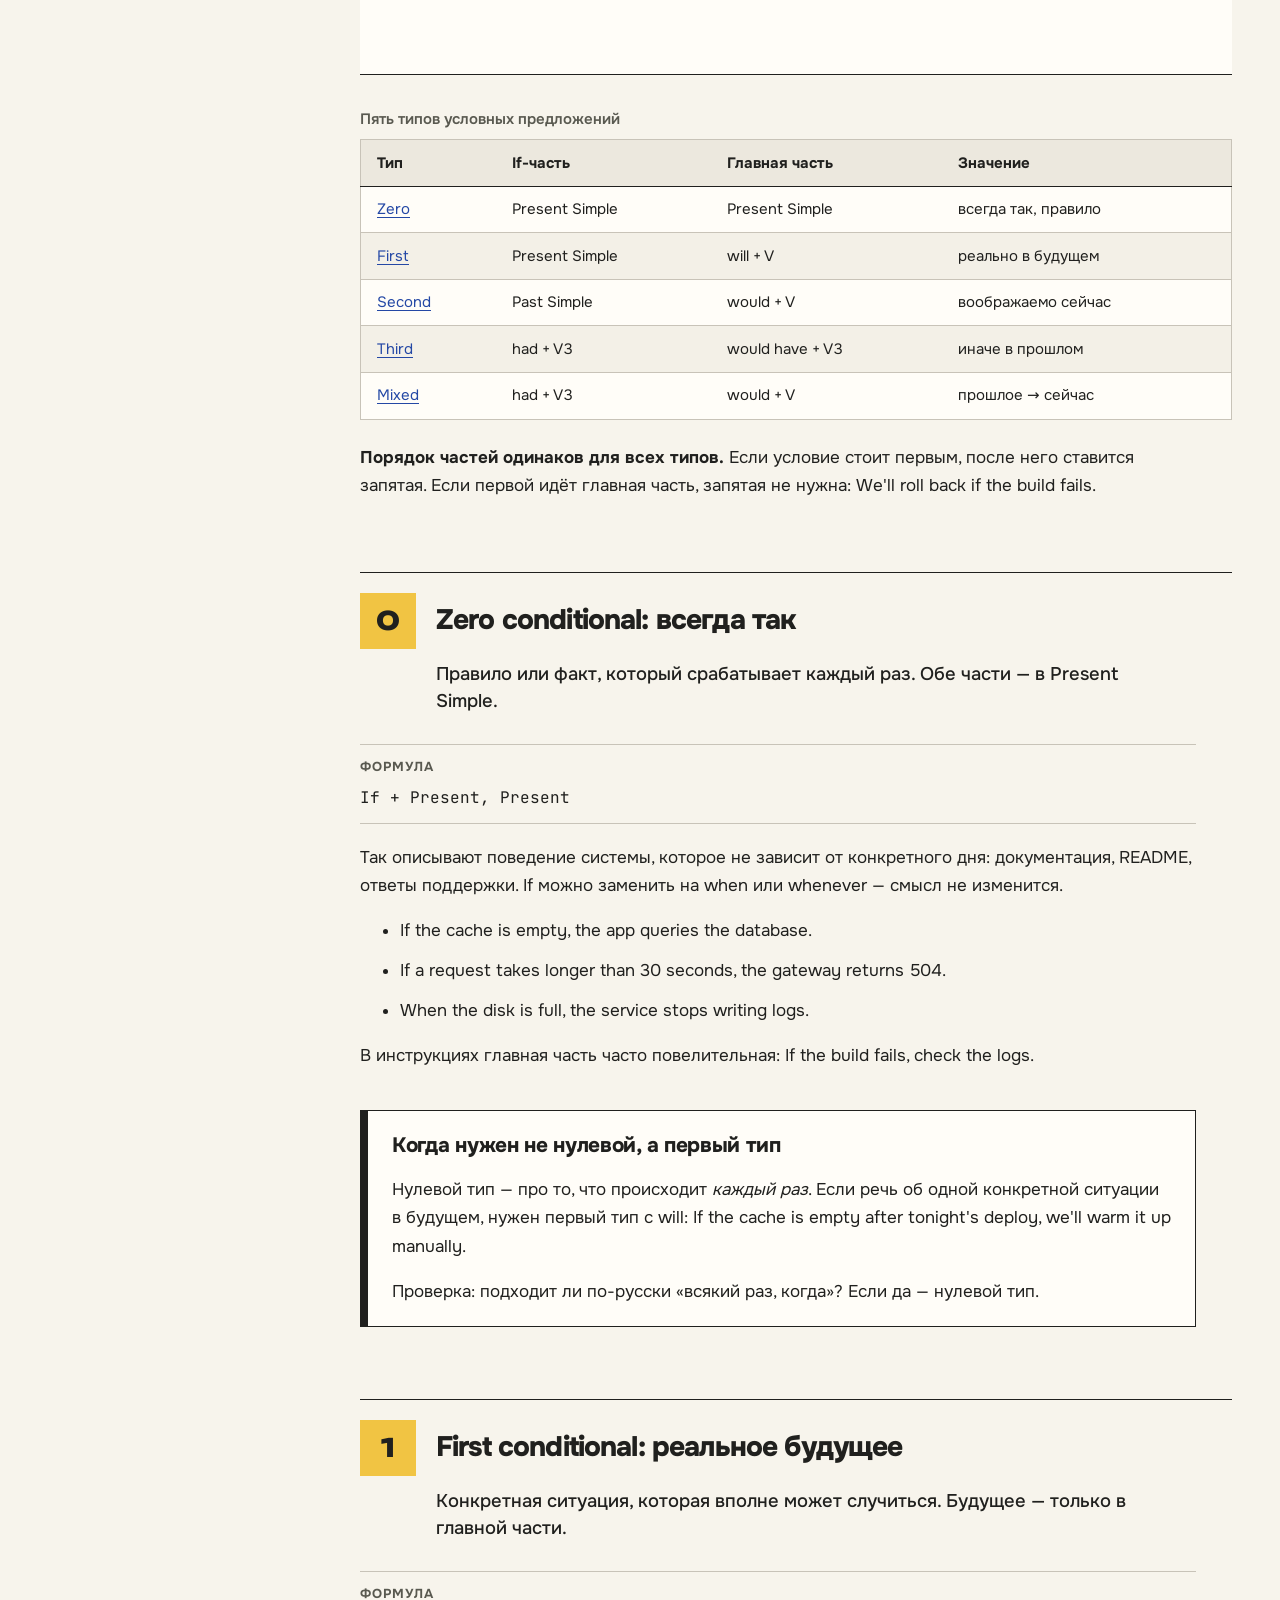
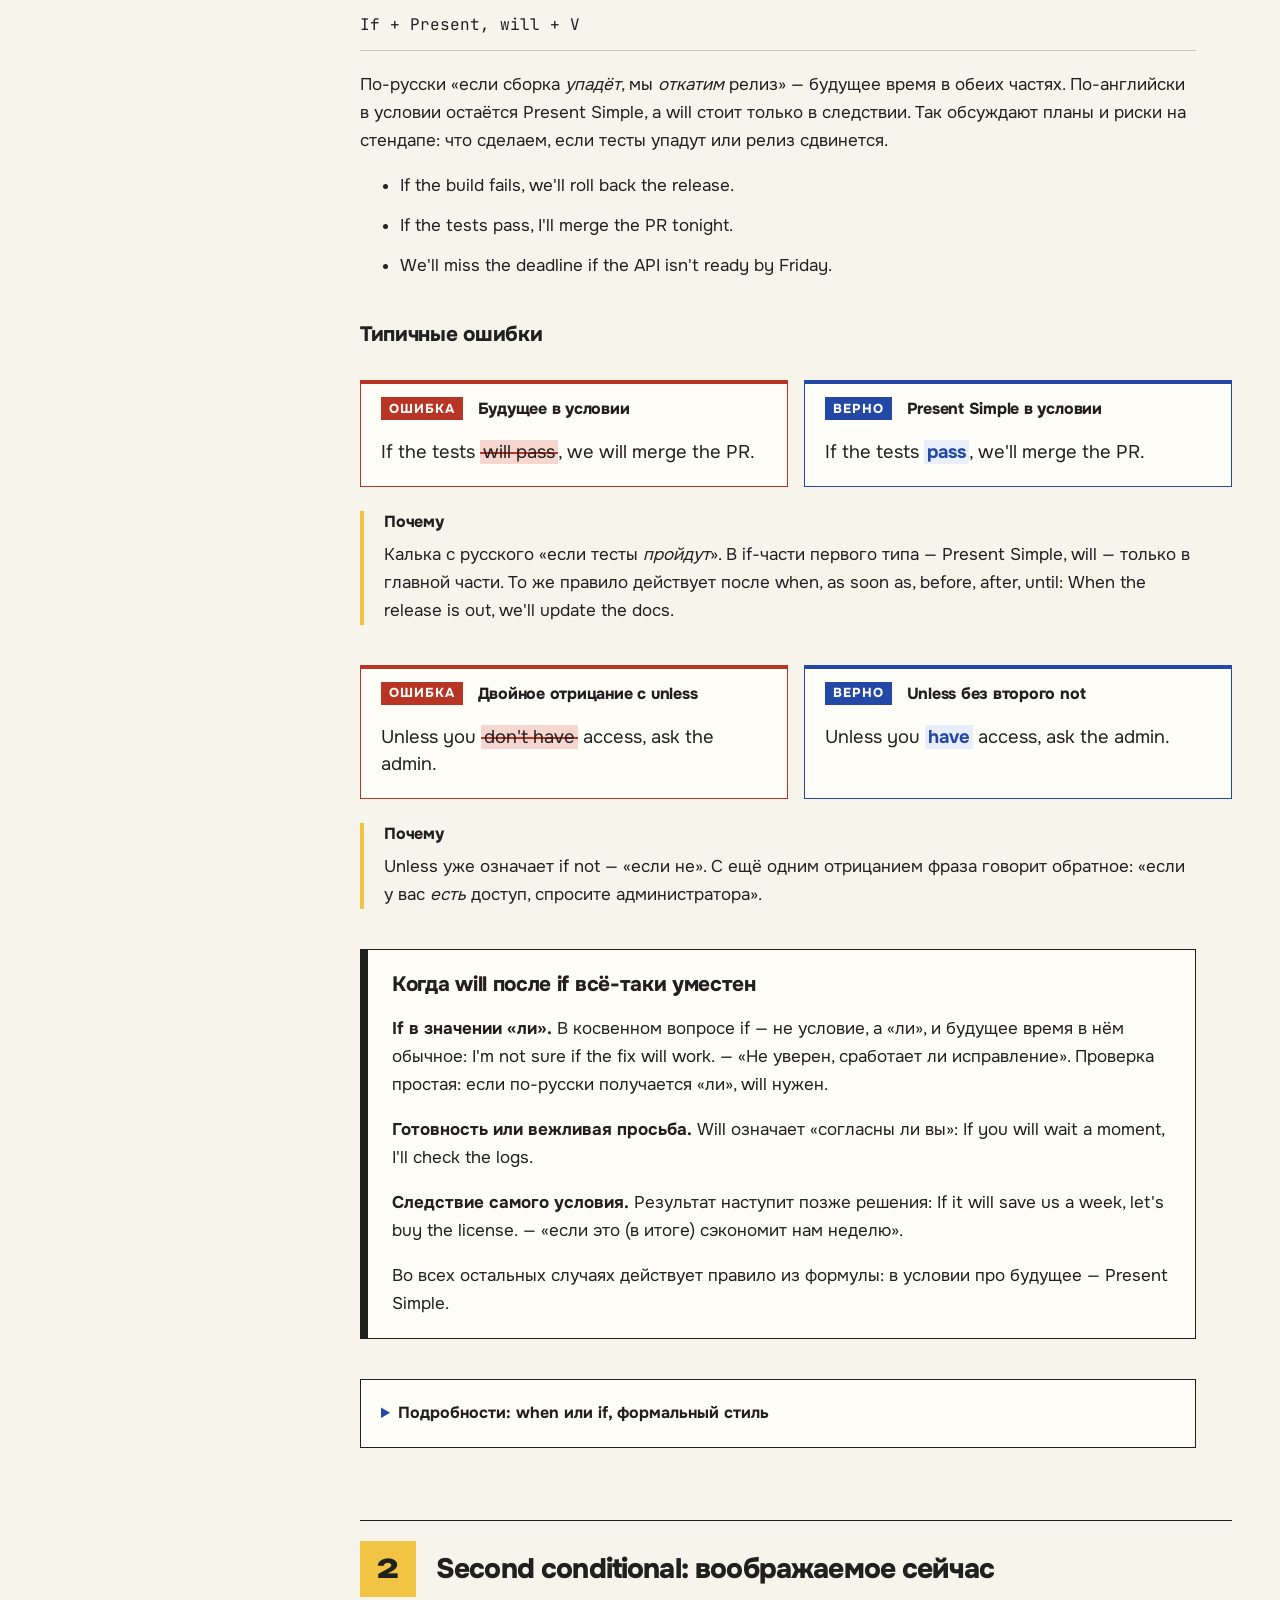
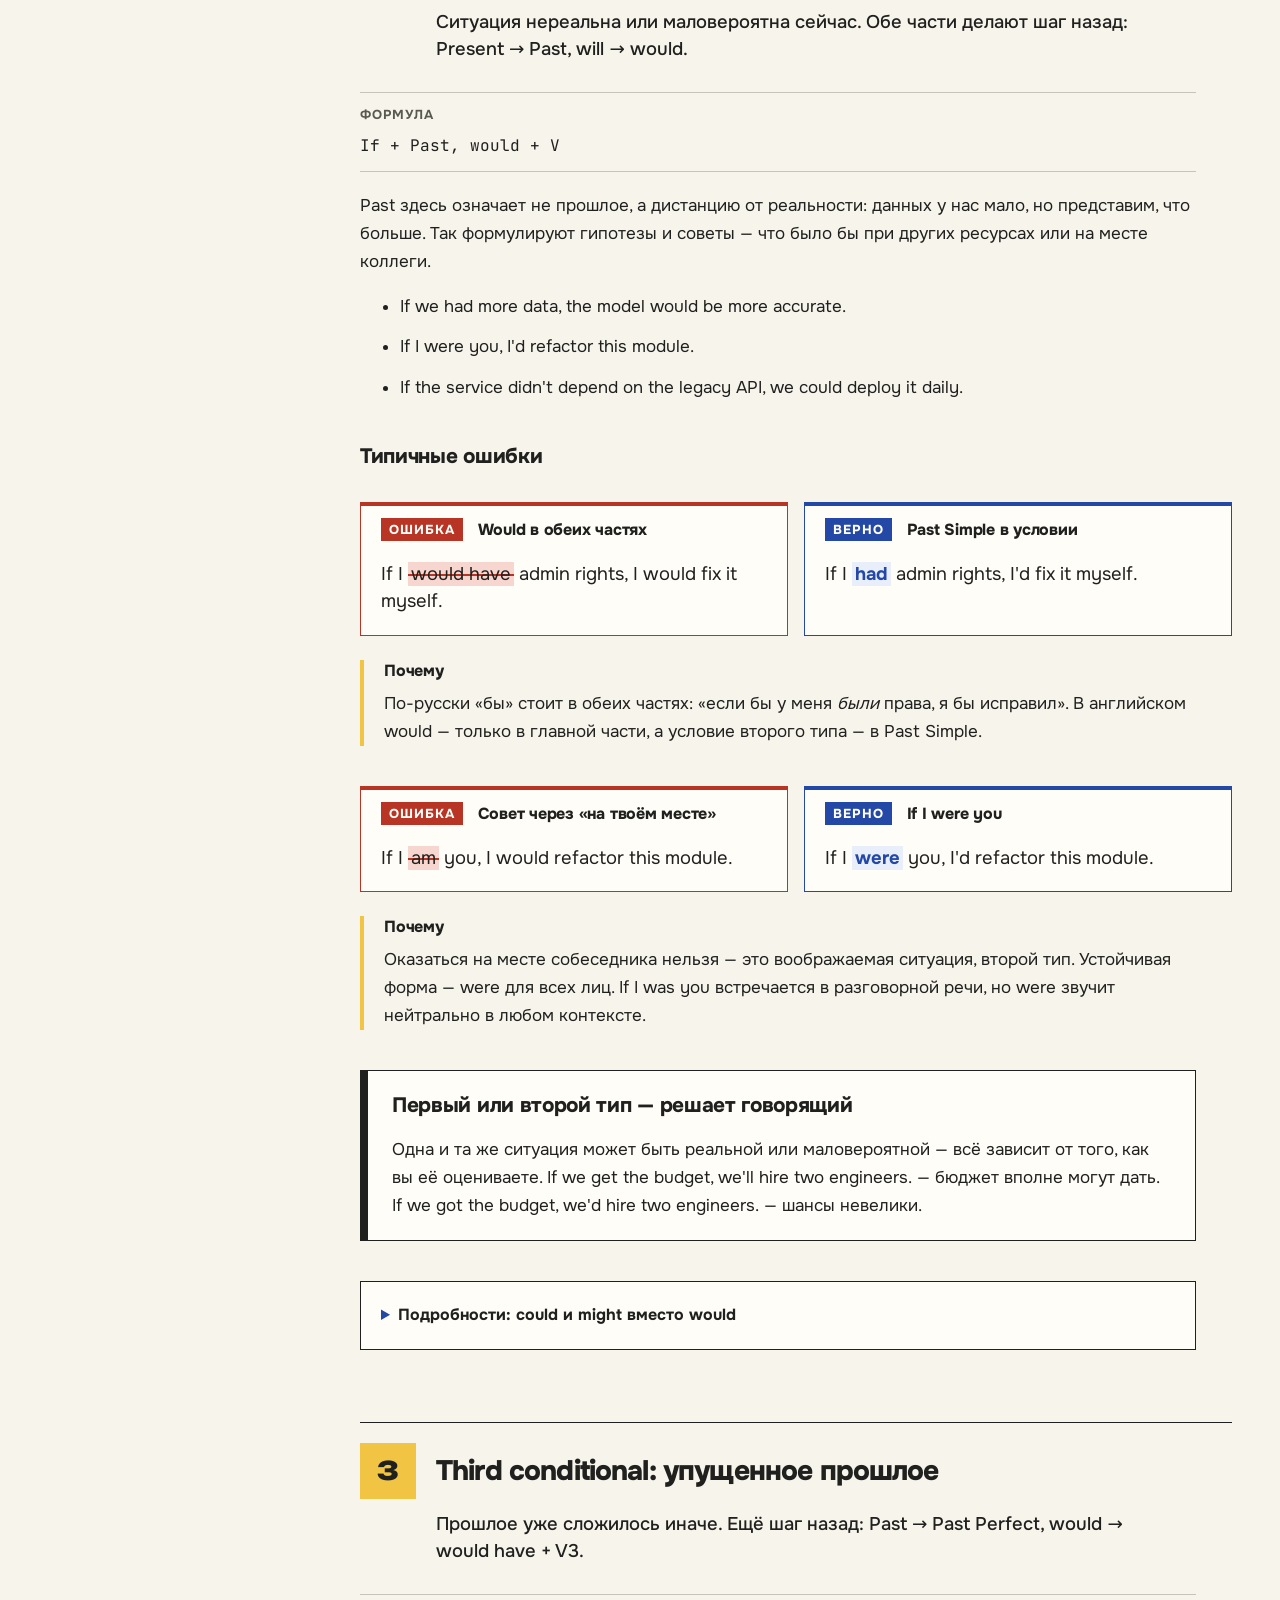
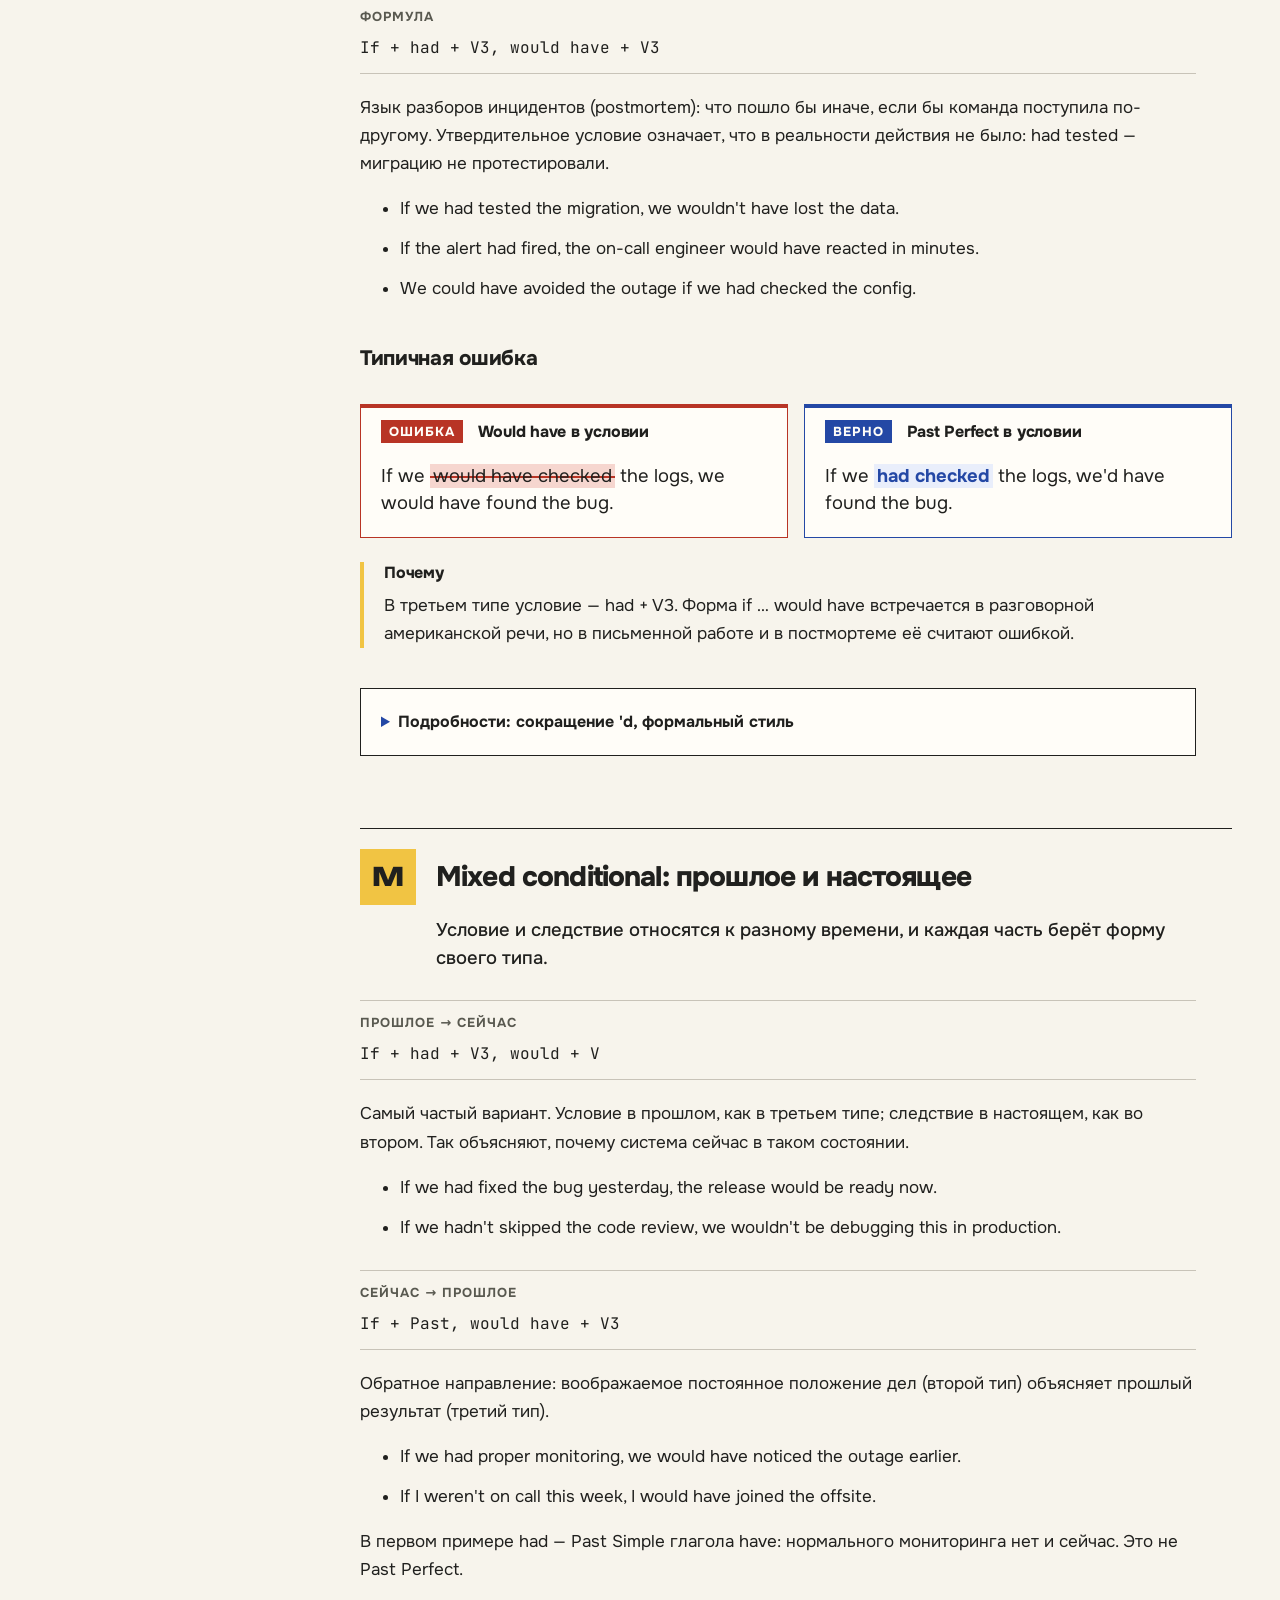
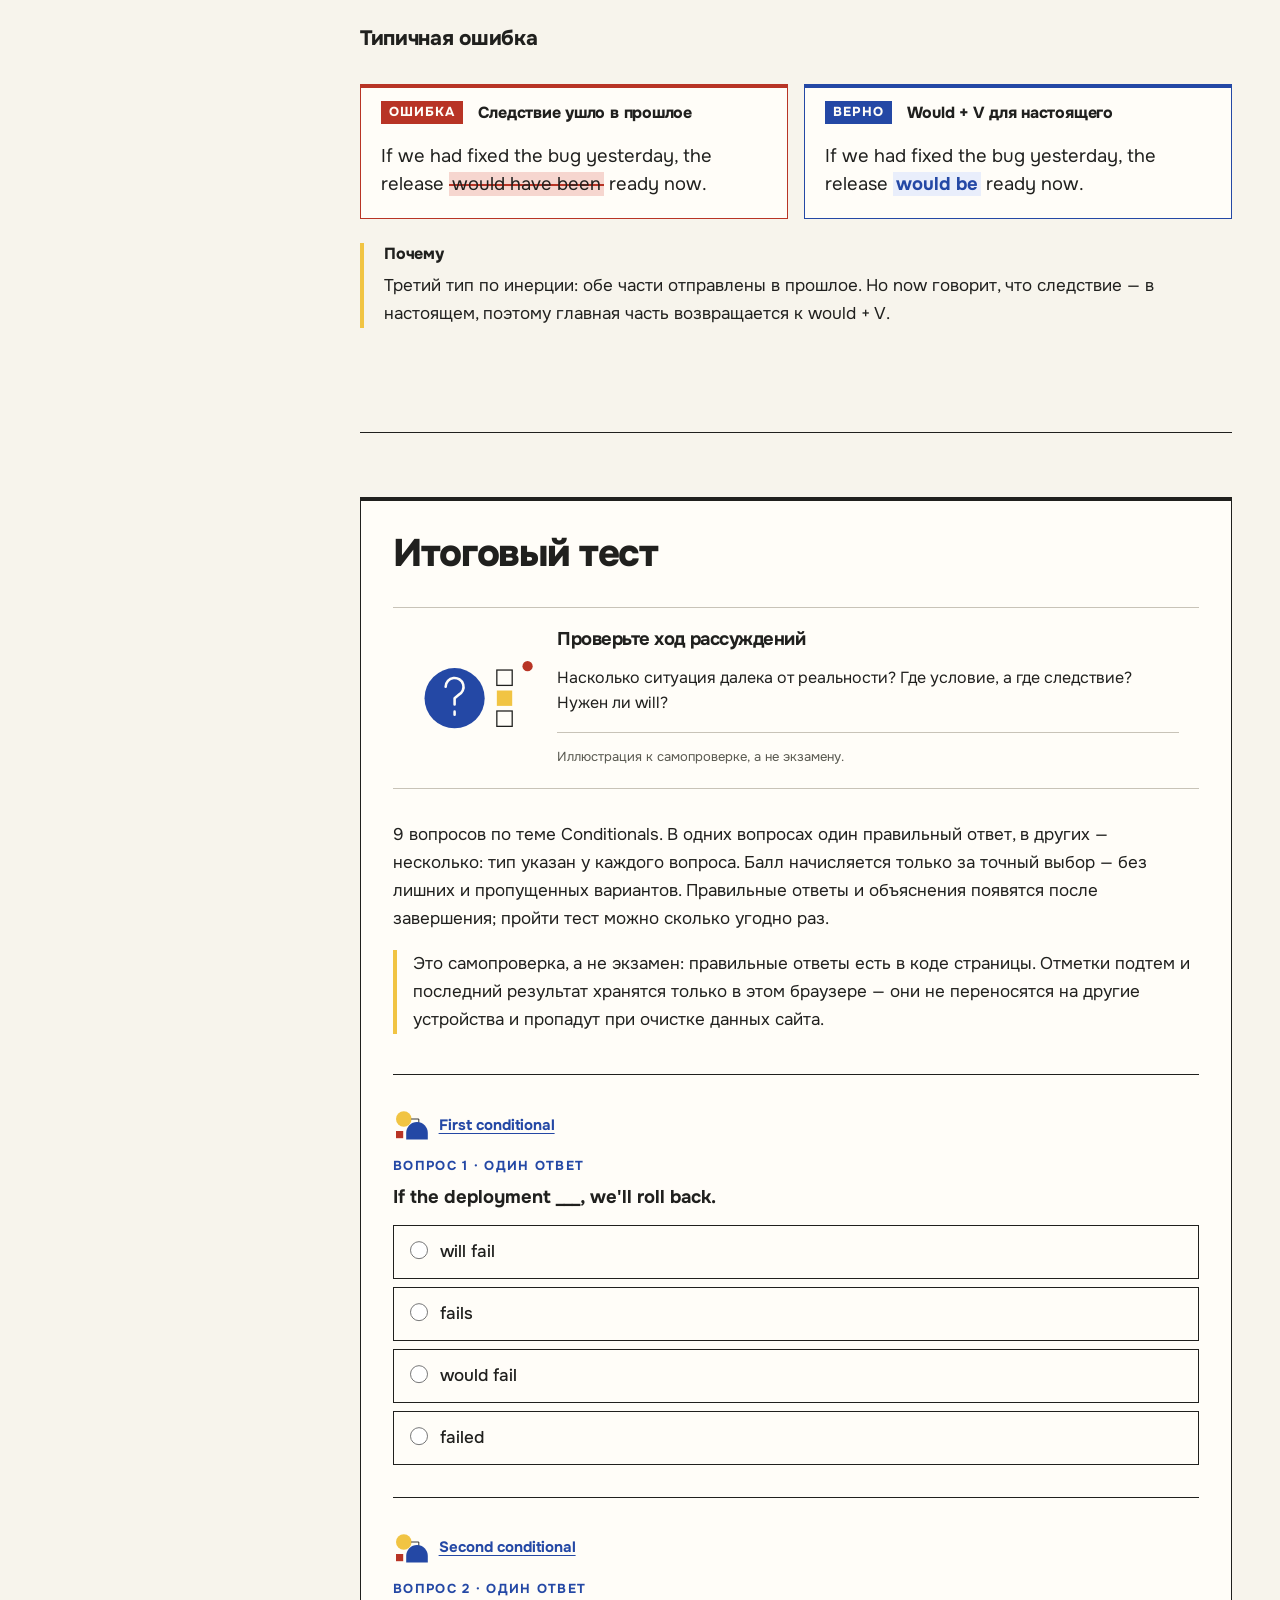
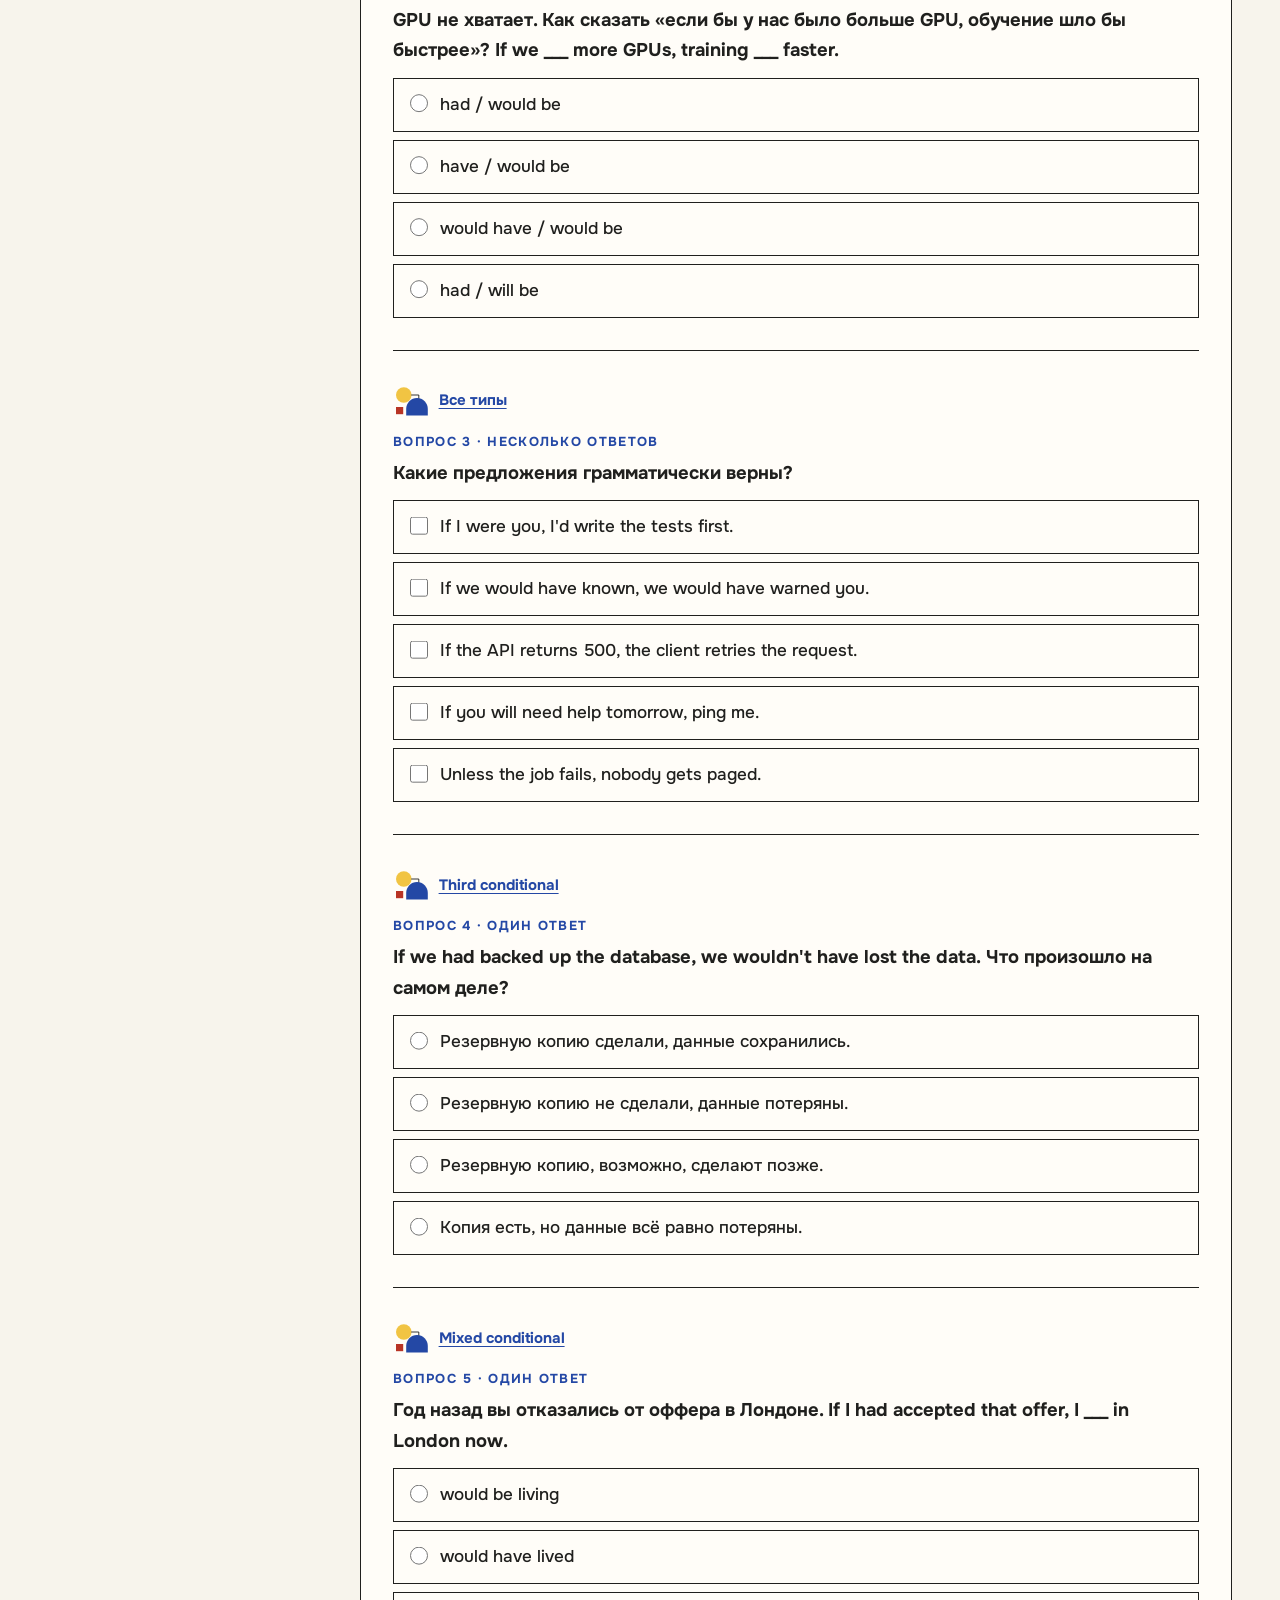
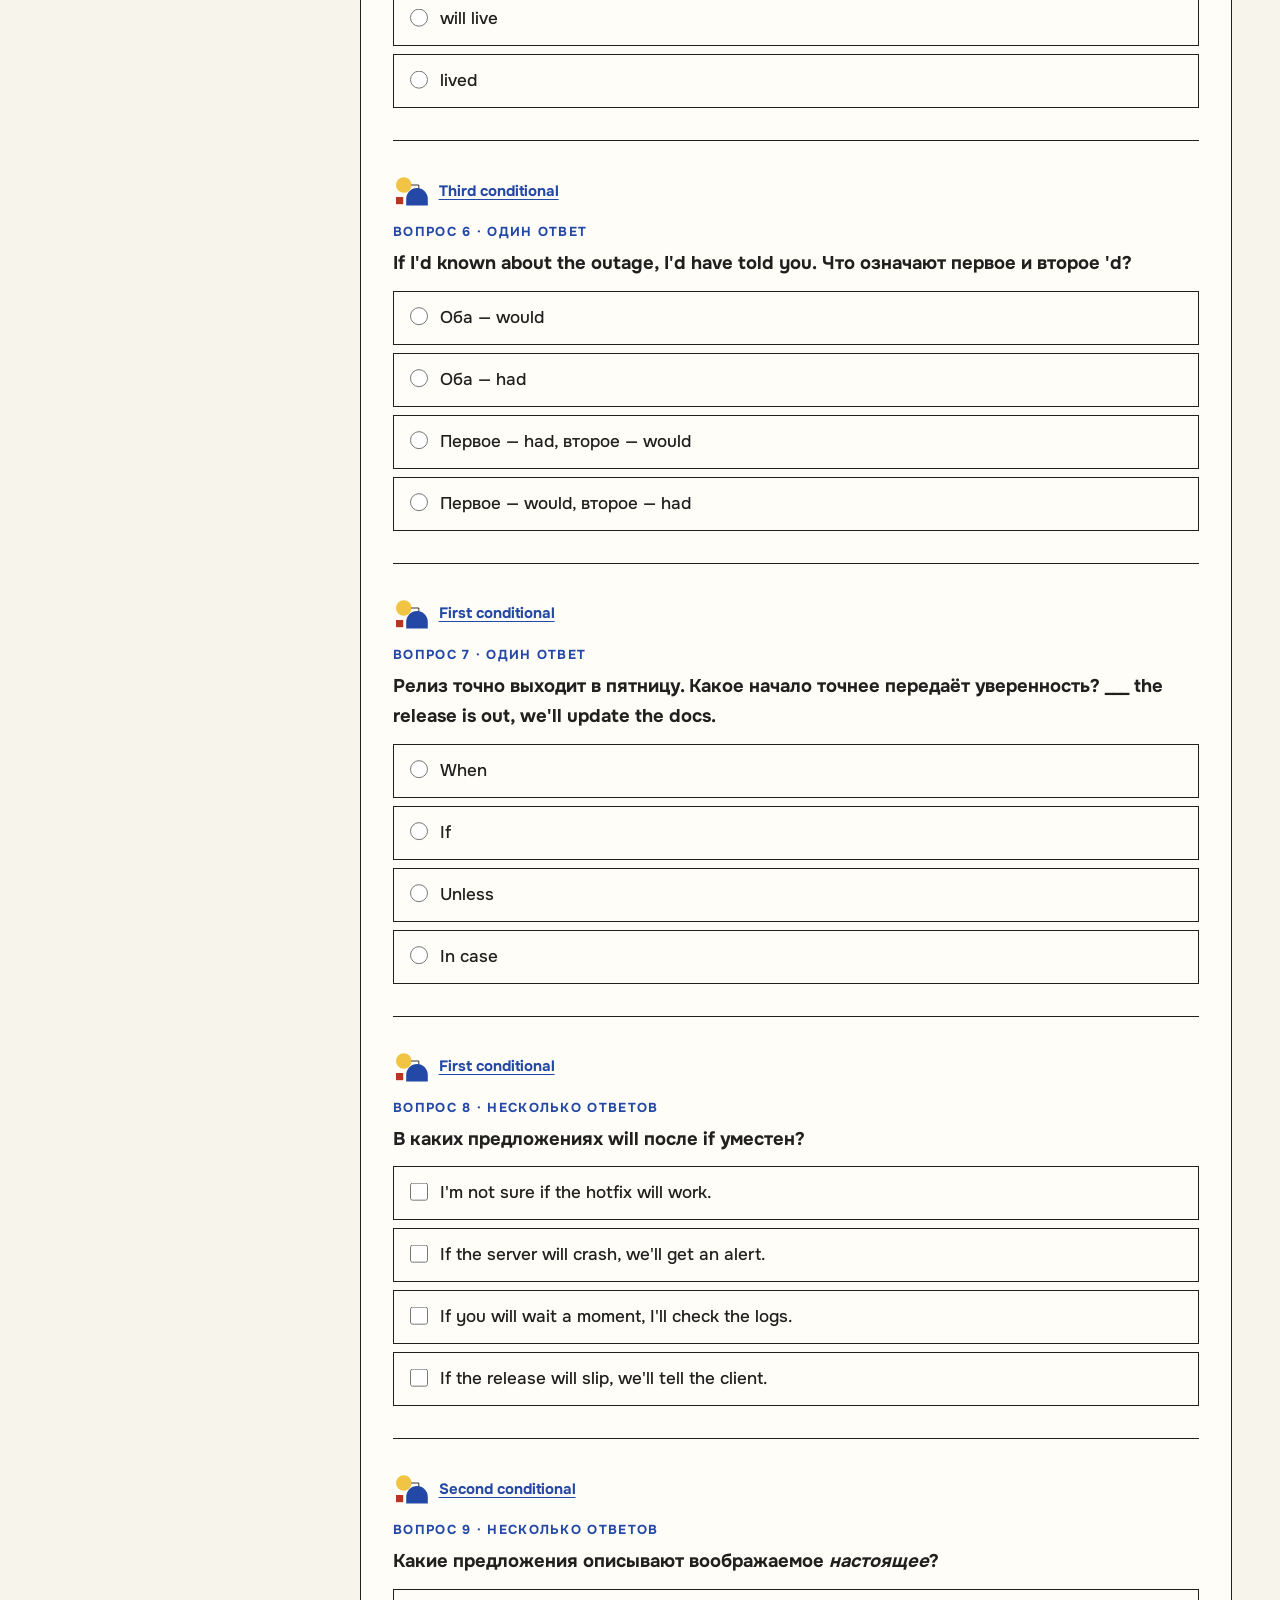
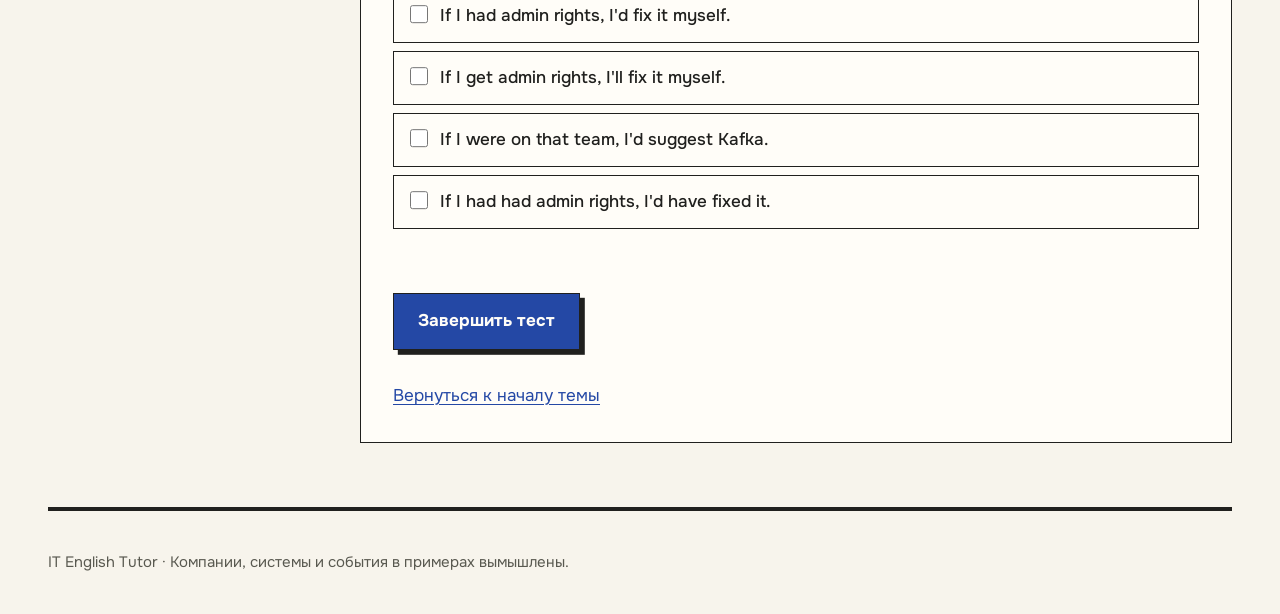
==== commit 7b452915: "Оглавление: убрана надпись «Прочитано подтем» Над оглавлением осталась только полоса прогресса.  Co-" ====
--- a/site/course.html
+++ b/site/course.html
@@ -66,7 +66,6 @@
     <aside class="course-sidebar" aria-label="Настройки и оглавление">
       <noscript><p>Без JavaScript доступны все тексты и схемы. Отметки прочитанного и тест недоступны.</p></noscript>
       <div id="reading-progress" hidden>
-        <p id="progress-status" role="status">Прочитано подтем: 0 из 5.</p>
         <p id="storage-note" hidden>Браузер не дал сохранить прогресс: отметки и результат теста действуют до перезагрузки страницы.</p>
       </div>
       <nav aria-label="Оглавление курса">
--- a/site/styles.css
+++ b/site/styles.css
@@ -239,21 +239,19 @@
 label:has(:checked) input:focus-visible { outline-color: var(--yellow); }
 input { width: 1rem; height: 1rem; margin: 0; accent-color: var(--blue); }
 
-#reading-progress > p + p { color: var(--muted); font-size: 0.8125rem; }
 
 .brand-row .course-label { margin-left: auto; }
 
 /* Полоса прогресса: --read (0…1) выставляет скрипт. */
 #reading-progress {
   margin-block: 0 1.25rem;
-  padding-bottom: 0.9rem;
+  padding-bottom: 4px;
   background:
     linear-gradient(var(--blue), var(--blue)) 0 100% / calc(var(--read, 0) * 100%) 4px no-repeat,
     linear-gradient(var(--line), var(--line)) 0 100% / 100% 4px no-repeat;
 }
 
-#reading-progress p { margin-block: 0.35rem; }
-#progress-status { font-weight: 700; }
+#storage-note { margin-block: 0 0.9rem; color: var(--muted); font-size: 0.8125rem; }
 .course-sidebar nav h2 { margin: 1.5rem 0 0.6rem; padding: 0; }
 
 .toc { list-style: none; margin: 0; padding: 0; }
